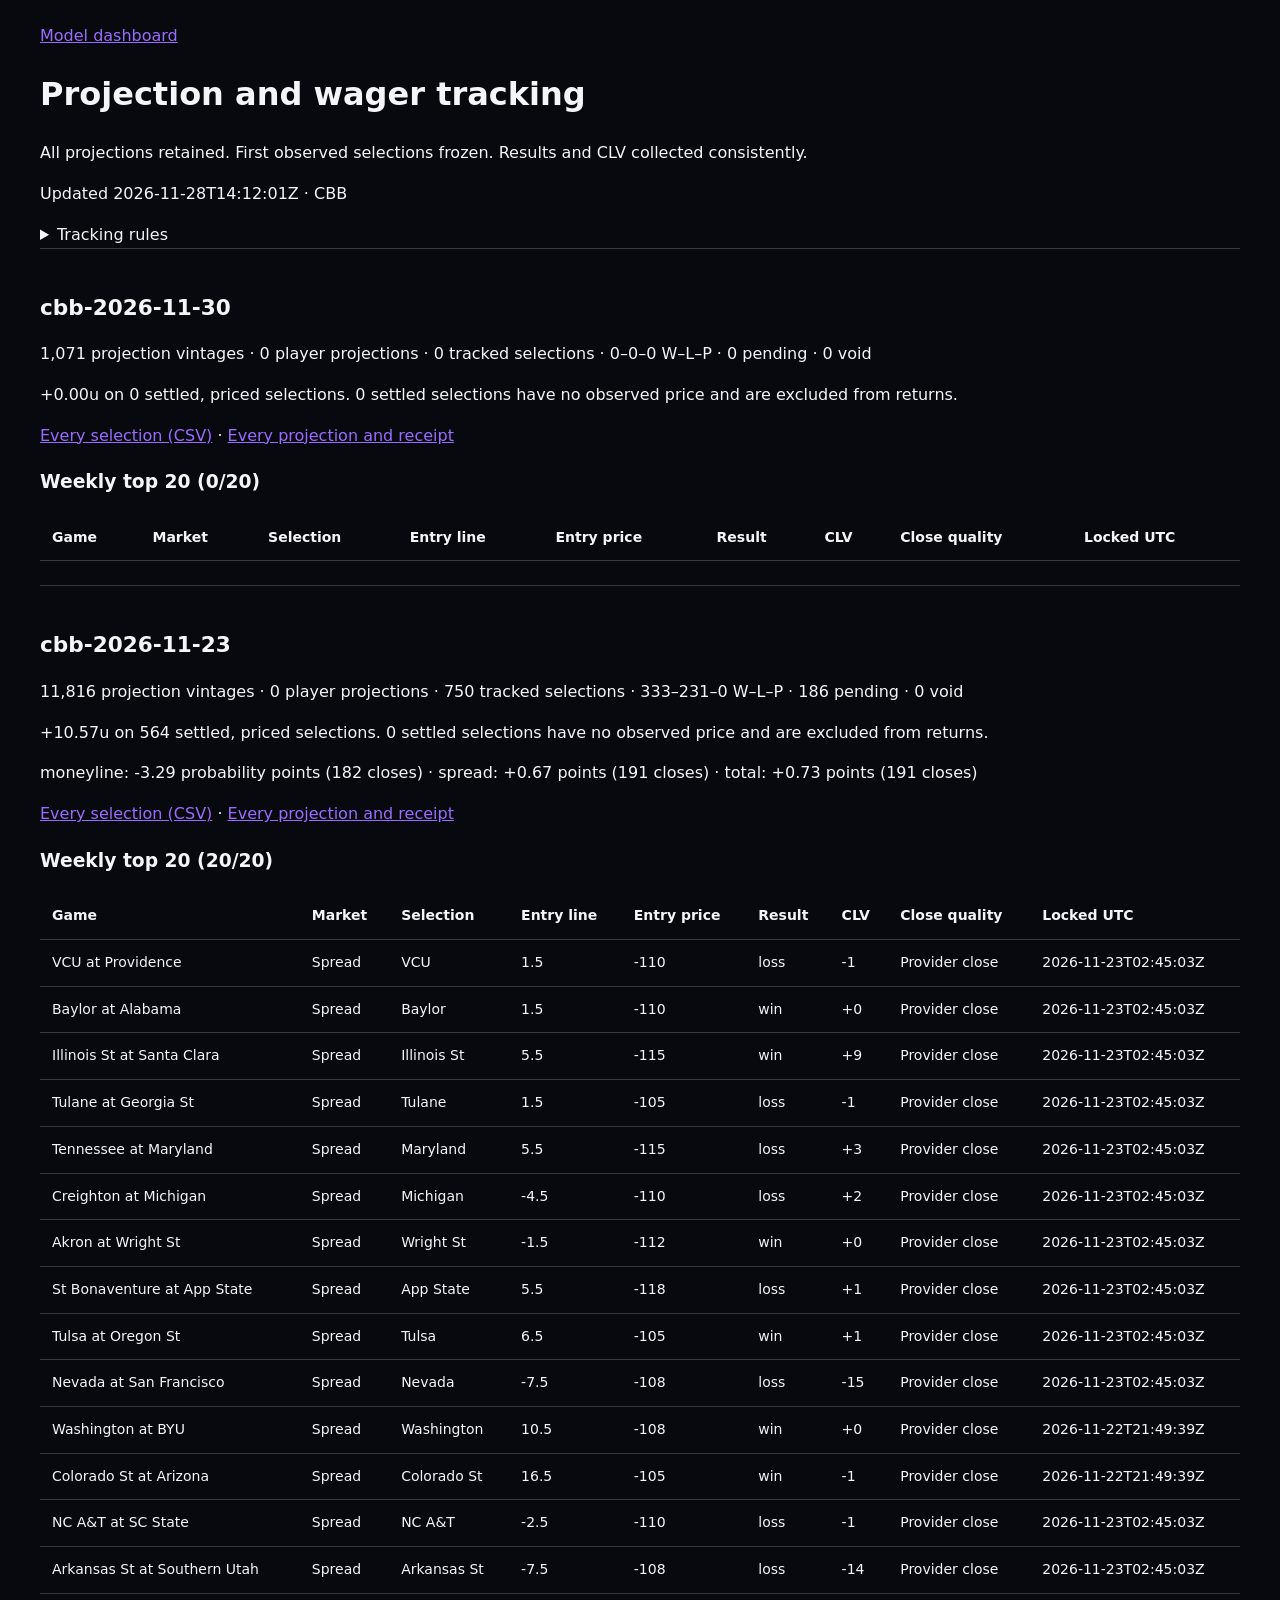
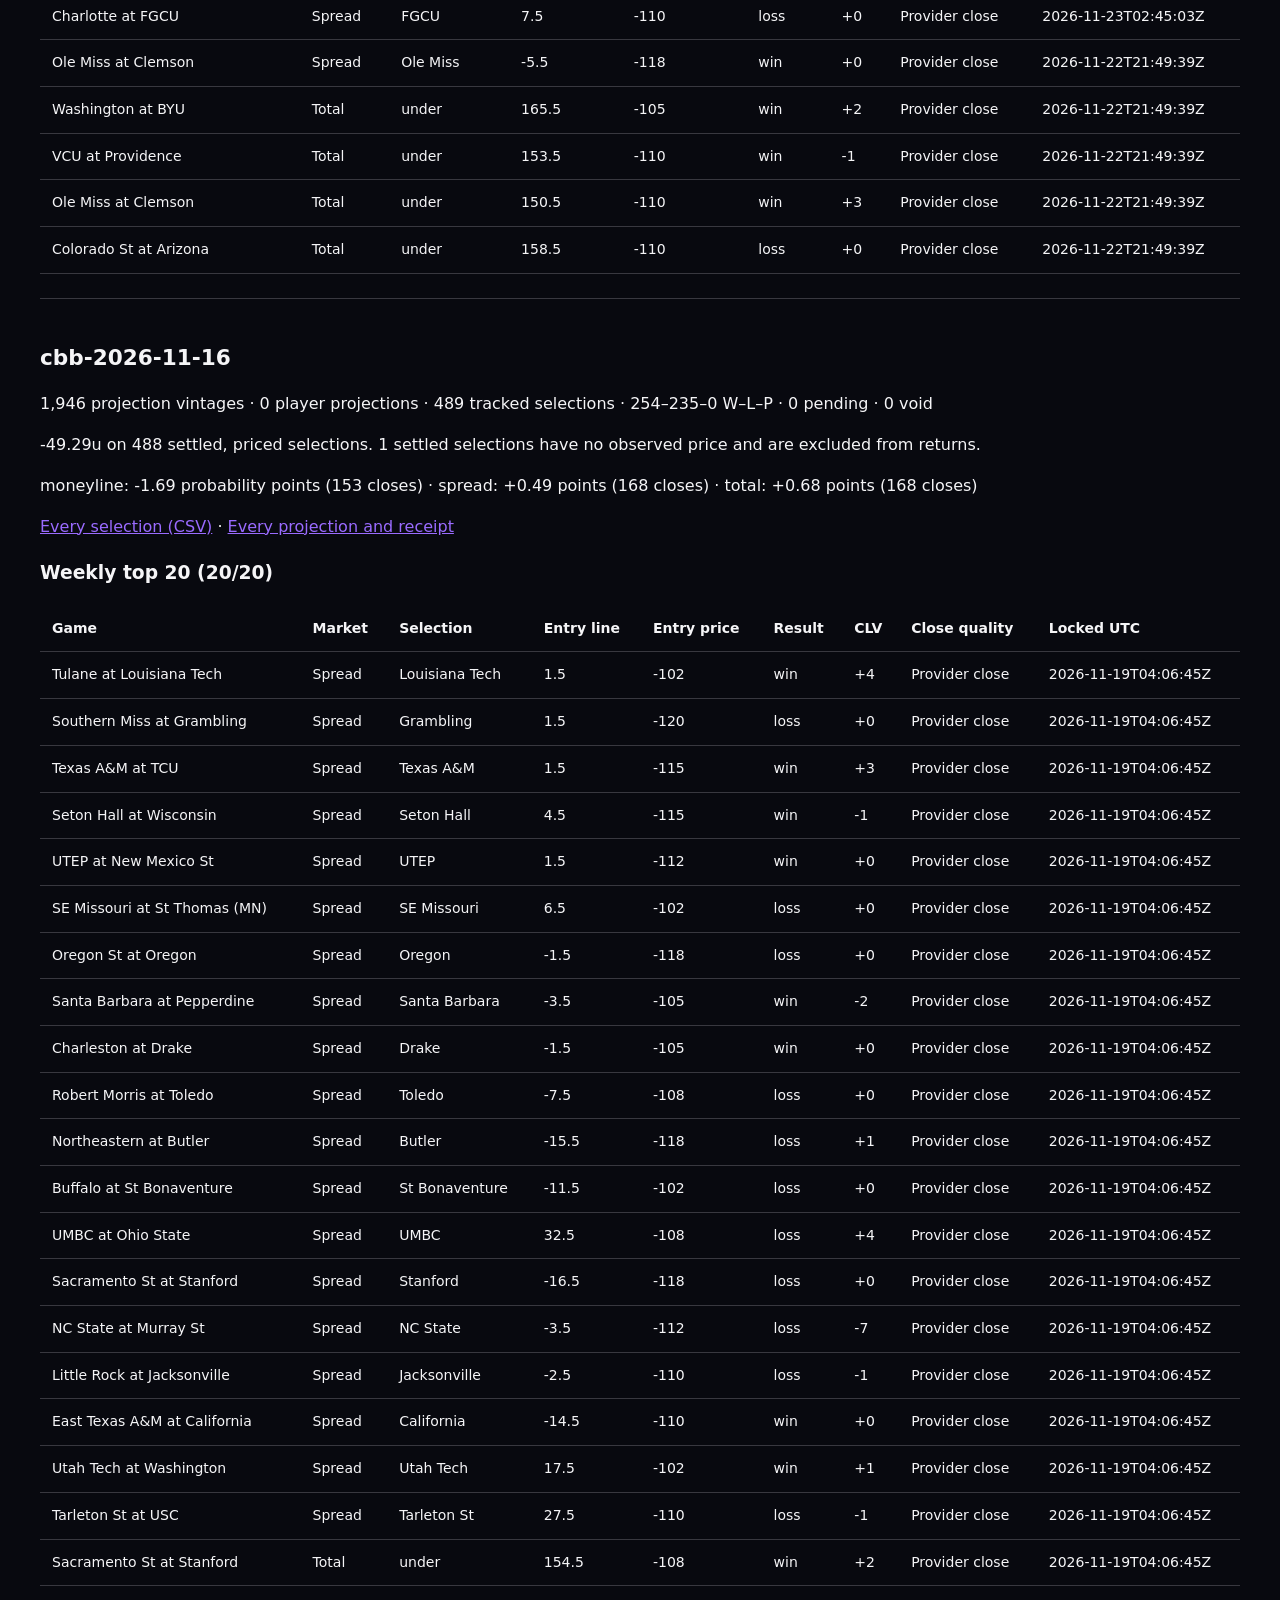
==== docs/tracking/index.html @ fb1edf78 "Refresh CBB Model Center scores" ====
<!doctype html><html lang="en"><meta charset="utf-8"><meta name="viewport" content="width=device-width,initial-scale=1"><title>Projection and wager tracking · Chase Analytics</title><style>:root{color-scheme:dark}body{background:#08090f;color:#f5f5f7;font:16px/1.55 system-ui;margin:0;padding:24px}main{max-width:1200px;margin:auto}a{color:#9a6bff}section{border-top:1px solid #38383f;padding:24px 0}h1{font-size:2rem}h2{font-size:1.35rem}table{border-collapse:collapse;width:100%;font-size:.875rem}td,th{text-align:left;padding:12px;border-bottom:1px solid #38383f;white-space:nowrap}.scroll{overflow:auto}p{max-width:100ch}small{color:#b6b6c2}</style><main><a href="../">Model dashboard</a><h1>Projection and wager tracking</h1><p>All projections retained. First observed selections frozen. Results and CLV collected consistently.</p><p>Updated 2026-11-28T14:12:01Z · CBB</p><details><summary>Tracking rules</summary><p>Every published game and player projection is archived, including unpriced projections. A tracked wager is a paper selection at its first observed DraftKings number; side, line and price stay frozen. Official football weeks apply to NFL/CFB; NBA/CBB use Monday–Sunday Eastern. The weekly featured cohort has at most 20 entries, locked before kickoff; later candidates fill empty slots. All remaining selections stay in the full record. Ranking uses absolute model-minus-line disagreement divided by the larger of the model number, line magnitude, and one; moneylines use model probability relative to price break-even. This is a tracking rank, not a calibrated edge. CLV uses a named provider close, or an explicitly labeled last observed prestart quote within 60 minutes. Missing close and missing prices stay missing. Moneyline CLV is in implied-probability points; line-market CLV is in points from the selected side. Returns risk one unit and use the actual observed price. No history is truncated, no historical selections are manufactured, and no real wagers are placed.</p></details><section><h2>cbb-2026-11-30</h2><p>1,071 projection vintages · 0 player projections · 0 tracked selections · 0–0–0 W–L–P · 0 pending · 0 void</p><p>+0.00u on 0 settled, priced selections. 0 settled selections have no observed price and are excluded from returns.</p><p></p><p><a href="cbb-2026-11-30.csv">Every selection (CSV)</a> · <a href="cbb-2026-11-30.json.gz">Every projection and receipt</a></p><h3>Weekly top 20 (0/20)</h3><div class="scroll" tabindex="0" role="region" aria-label="Weekly selections"><table><thead><tr><th>Game</th><th>Market</th><th>Selection</th><th>Entry line</th><th>Entry price</th><th>Result</th><th>CLV</th><th>Close quality</th><th>Locked UTC</th></tr></thead><tbody></tbody></table></div></section><section><h2>cbb-2026-11-23</h2><p>11,816 projection vintages · 0 player projections · 750 tracked selections · 333–231–0 W–L–P · 186 pending · 0 void</p><p>+10.57u on 564 settled, priced selections. 0 settled selections have no observed price and are excluded from returns.</p><p>moneyline: -3.29 probability points (182 closes) · spread: +0.67 points (191 closes) · total: +0.73 points (191 closes)</p><p><a href="cbb-2026-11-23.csv">Every selection (CSV)</a> · <a href="cbb-2026-11-23.json.gz">Every projection and receipt</a></p><h3>Weekly top 20 (20/20)</h3><div class="scroll" tabindex="0" role="region" aria-label="Weekly selections"><table><thead><tr><th>Game</th><th>Market</th><th>Selection</th><th>Entry line</th><th>Entry price</th><th>Result</th><th>CLV</th><th>Close quality</th><th>Locked UTC</th></tr></thead><tbody><tr><td>VCU at Providence</td><td>Spread</td><td>VCU</td><td>1.5</td><td>-110</td><td>loss</td><td>-1</td><td>Provider close</td><td>2026-11-23T02:45:03Z</td></tr><tr><td>Baylor at Alabama</td><td>Spread</td><td>Baylor</td><td>1.5</td><td>-110</td><td>win</td><td>+0</td><td>Provider close</td><td>2026-11-23T02:45:03Z</td></tr><tr><td>Illinois St at Santa Clara</td><td>Spread</td><td>Illinois St</td><td>5.5</td><td>-115</td><td>win</td><td>+9</td><td>Provider close</td><td>2026-11-23T02:45:03Z</td></tr><tr><td>Tulane at Georgia St</td><td>Spread</td><td>Tulane</td><td>1.5</td><td>-105</td><td>loss</td><td>-1</td><td>Provider close</td><td>2026-11-23T02:45:03Z</td></tr><tr><td>Tennessee at Maryland</td><td>Spread</td><td>Maryland</td><td>5.5</td><td>-115</td><td>loss</td><td>+3</td><td>Provider close</td><td>2026-11-23T02:45:03Z</td></tr><tr><td>Creighton at Michigan</td><td>Spread</td><td>Michigan</td><td>-4.5</td><td>-110</td><td>loss</td><td>+2</td><td>Provider close</td><td>2026-11-23T02:45:03Z</td></tr><tr><td>Akron at Wright St</td><td>Spread</td><td>Wright St</td><td>-1.5</td><td>-112</td><td>win</td><td>+0</td><td>Provider close</td><td>2026-11-23T02:45:03Z</td></tr><tr><td>St Bonaventure at App State</td><td>Spread</td><td>App State</td><td>5.5</td><td>-118</td><td>loss</td><td>+1</td><td>Provider close</td><td>2026-11-23T02:45:03Z</td></tr><tr><td>Tulsa at Oregon St</td><td>Spread</td><td>Tulsa</td><td>6.5</td><td>-105</td><td>win</td><td>+1</td><td>Provider close</td><td>2026-11-23T02:45:03Z</td></tr><tr><td>Nevada at San Francisco</td><td>Spread</td><td>Nevada</td><td>-7.5</td><td>-108</td><td>loss</td><td>-15</td><td>Provider close</td><td>2026-11-23T02:45:03Z</td></tr><tr><td>Washington at BYU</td><td>Spread</td><td>Washington</td><td>10.5</td><td>-108</td><td>win</td><td>+0</td><td>Provider close</td><td>2026-11-22T21:49:39Z</td></tr><tr><td>Colorado St at Arizona</td><td>Spread</td><td>Colorado St</td><td>16.5</td><td>-105</td><td>win</td><td>-1</td><td>Provider close</td><td>2026-11-22T21:49:39Z</td></tr><tr><td>NC A&amp;T at SC State</td><td>Spread</td><td>NC A&amp;T</td><td>-2.5</td><td>-110</td><td>loss</td><td>-1</td><td>Provider close</td><td>2026-11-23T02:45:03Z</td></tr><tr><td>Arkansas St at Southern Utah</td><td>Spread</td><td>Arkansas St</td><td>-7.5</td><td>-108</td><td>loss</td><td>-14</td><td>Provider close</td><td>2026-11-23T02:45:03Z</td></tr><tr><td>Charlotte at FGCU</td><td>Spread</td><td>FGCU</td><td>7.5</td><td>-110</td><td>loss</td><td>+0</td><td>Provider close</td><td>2026-11-23T02:45:03Z</td></tr><tr><td>Ole Miss at Clemson</td><td>Spread</td><td>Ole Miss</td><td>-5.5</td><td>-118</td><td>win</td><td>+0</td><td>Provider close</td><td>2026-11-22T21:49:39Z</td></tr><tr><td>Washington at BYU</td><td>Total</td><td>under</td><td>165.5</td><td>-105</td><td>win</td><td>+2</td><td>Provider close</td><td>2026-11-22T21:49:39Z</td></tr><tr><td>VCU at Providence</td><td>Total</td><td>under</td><td>153.5</td><td>-110</td><td>win</td><td>-1</td><td>Provider close</td><td>2026-11-22T21:49:39Z</td></tr><tr><td>Ole Miss at Clemson</td><td>Total</td><td>under</td><td>150.5</td><td>-110</td><td>win</td><td>+3</td><td>Provider close</td><td>2026-11-22T21:49:39Z</td></tr><tr><td>Colorado St at Arizona</td><td>Total</td><td>under</td><td>158.5</td><td>-110</td><td>loss</td><td>+0</td><td>Provider close</td><td>2026-11-22T21:49:39Z</td></tr></tbody></table></div></section><section><h2>cbb-2026-11-16</h2><p>1,946 projection vintages · 0 player projections · 489 tracked selections · 254–235–0 W–L–P · 0 pending · 0 void</p><p>-49.29u on 488 settled, priced selections. 1 settled selections have no observed price and are excluded from returns.</p><p>moneyline: -1.69 probability points (153 closes) · spread: +0.49 points (168 closes) · total: +0.68 points (168 closes)</p><p><a href="cbb-2026-11-16.csv">Every selection (CSV)</a> · <a href="cbb-2026-11-16.json.gz">Every projection and receipt</a></p><h3>Weekly top 20 (20/20)</h3><div class="scroll" tabindex="0" role="region" aria-label="Weekly selections"><table><thead><tr><th>Game</th><th>Market</th><th>Selection</th><th>Entry line</th><th>Entry price</th><th>Result</th><th>CLV</th><th>Close quality</th><th>Locked UTC</th></tr></thead><tbody><tr><td>Tulane at Louisiana Tech</td><td>Spread</td><td>Louisiana Tech</td><td>1.5</td><td>-102</td><td>win</td><td>+4</td><td>Provider close</td><td>2026-11-19T04:06:45Z</td></tr><tr><td>Southern Miss at Grambling</td><td>Spread</td><td>Grambling</td><td>1.5</td><td>-120</td><td>loss</td><td>+0</td><td>Provider close</td><td>2026-11-19T04:06:45Z</td></tr><tr><td>Texas A&amp;M at TCU</td><td>Spread</td><td>Texas A&amp;M</td><td>1.5</td><td>-115</td><td>win</td><td>+3</td><td>Provider close</td><td>2026-11-19T04:06:45Z</td></tr><tr><td>Seton Hall at Wisconsin</td><td>Spread</td><td>Seton Hall</td><td>4.5</td><td>-115</td><td>win</td><td>-1</td><td>Provider close</td><td>2026-11-19T04:06:45Z</td></tr><tr><td>UTEP at New Mexico St</td><td>Spread</td><td>UTEP</td><td>1.5</td><td>-112</td><td>win</td><td>+0</td><td>Provider close</td><td>2026-11-19T04:06:45Z</td></tr><tr><td>SE Missouri at St Thomas (MN)</td><td>Spread</td><td>SE Missouri</td><td>6.5</td><td>-102</td><td>loss</td><td>+0</td><td>Provider close</td><td>2026-11-19T04:06:45Z</td></tr><tr><td>Oregon St at Oregon</td><td>Spread</td><td>Oregon</td><td>-1.5</td><td>-118</td><td>loss</td><td>+0</td><td>Provider close</td><td>2026-11-19T04:06:45Z</td></tr><tr><td>Santa Barbara at Pepperdine</td><td>Spread</td><td>Santa Barbara</td><td>-3.5</td><td>-105</td><td>win</td><td>-2</td><td>Provider close</td><td>2026-11-19T04:06:45Z</td></tr><tr><td>Charleston at Drake</td><td>Spread</td><td>Drake</td><td>-1.5</td><td>-105</td><td>win</td><td>+0</td><td>Provider close</td><td>2026-11-19T04:06:45Z</td></tr><tr><td>Robert Morris at Toledo</td><td>Spread</td><td>Toledo</td><td>-7.5</td><td>-108</td><td>loss</td><td>+0</td><td>Provider close</td><td>2026-11-19T04:06:45Z</td></tr><tr><td>Northeastern at Butler</td><td>Spread</td><td>Butler</td><td>-15.5</td><td>-118</td><td>loss</td><td>+1</td><td>Provider close</td><td>2026-11-19T04:06:45Z</td></tr><tr><td>Buffalo at St Bonaventure</td><td>Spread</td><td>St Bonaventure</td><td>-11.5</td><td>-102</td><td>loss</td><td>+0</td><td>Provider close</td><td>2026-11-19T04:06:45Z</td></tr><tr><td>UMBC at Ohio State</td><td>Spread</td><td>UMBC</td><td>32.5</td><td>-108</td><td>loss</td><td>+4</td><td>Provider close</td><td>2026-11-19T04:06:45Z</td></tr><tr><td>Sacramento St at Stanford</td><td>Spread</td><td>Stanford</td><td>-16.5</td><td>-118</td><td>loss</td><td>+0</td><td>Provider close</td><td>2026-11-19T04:06:45Z</td></tr><tr><td>NC State at Murray St</td><td>Spread</td><td>NC State</td><td>-3.5</td><td>-112</td><td>loss</td><td>-7</td><td>Provider close</td><td>2026-11-19T04:06:45Z</td></tr><tr><td>Little Rock at Jacksonville</td><td>Spread</td><td>Jacksonville</td><td>-2.5</td><td>-110</td><td>loss</td><td>-1</td><td>Provider close</td><td>2026-11-19T04:06:45Z</td></tr><tr><td>East Texas A&amp;M at California</td><td>Spread</td><td>California</td><td>-14.5</td><td>-110</td><td>win</td><td>+0</td><td>Provider close</td><td>2026-11-19T04:06:45Z</td></tr><tr><td>Utah Tech at Washington</td><td>Spread</td><td>Utah Tech</td><td>17.5</td><td>-102</td><td>win</td><td>+1</td><td>Provider close</td><td>2026-11-19T04:06:45Z</td></tr><tr><td>Tarleton St at USC</td><td>Spread</td><td>Tarleton St</td><td>27.5</td><td>-110</td><td>loss</td><td>-1</td><td>Provider close</td><td>2026-11-19T04:06:45Z</td></tr><tr><td>Sacramento St at Stanford</td><td>Total</td><td>under</td><td>154.5</td><td>-108</td><td>win</td><td>+2</td><td>Provider close</td><td>2026-11-19T04:06:45Z</td></tr></tbody></table></div></section></main></html>
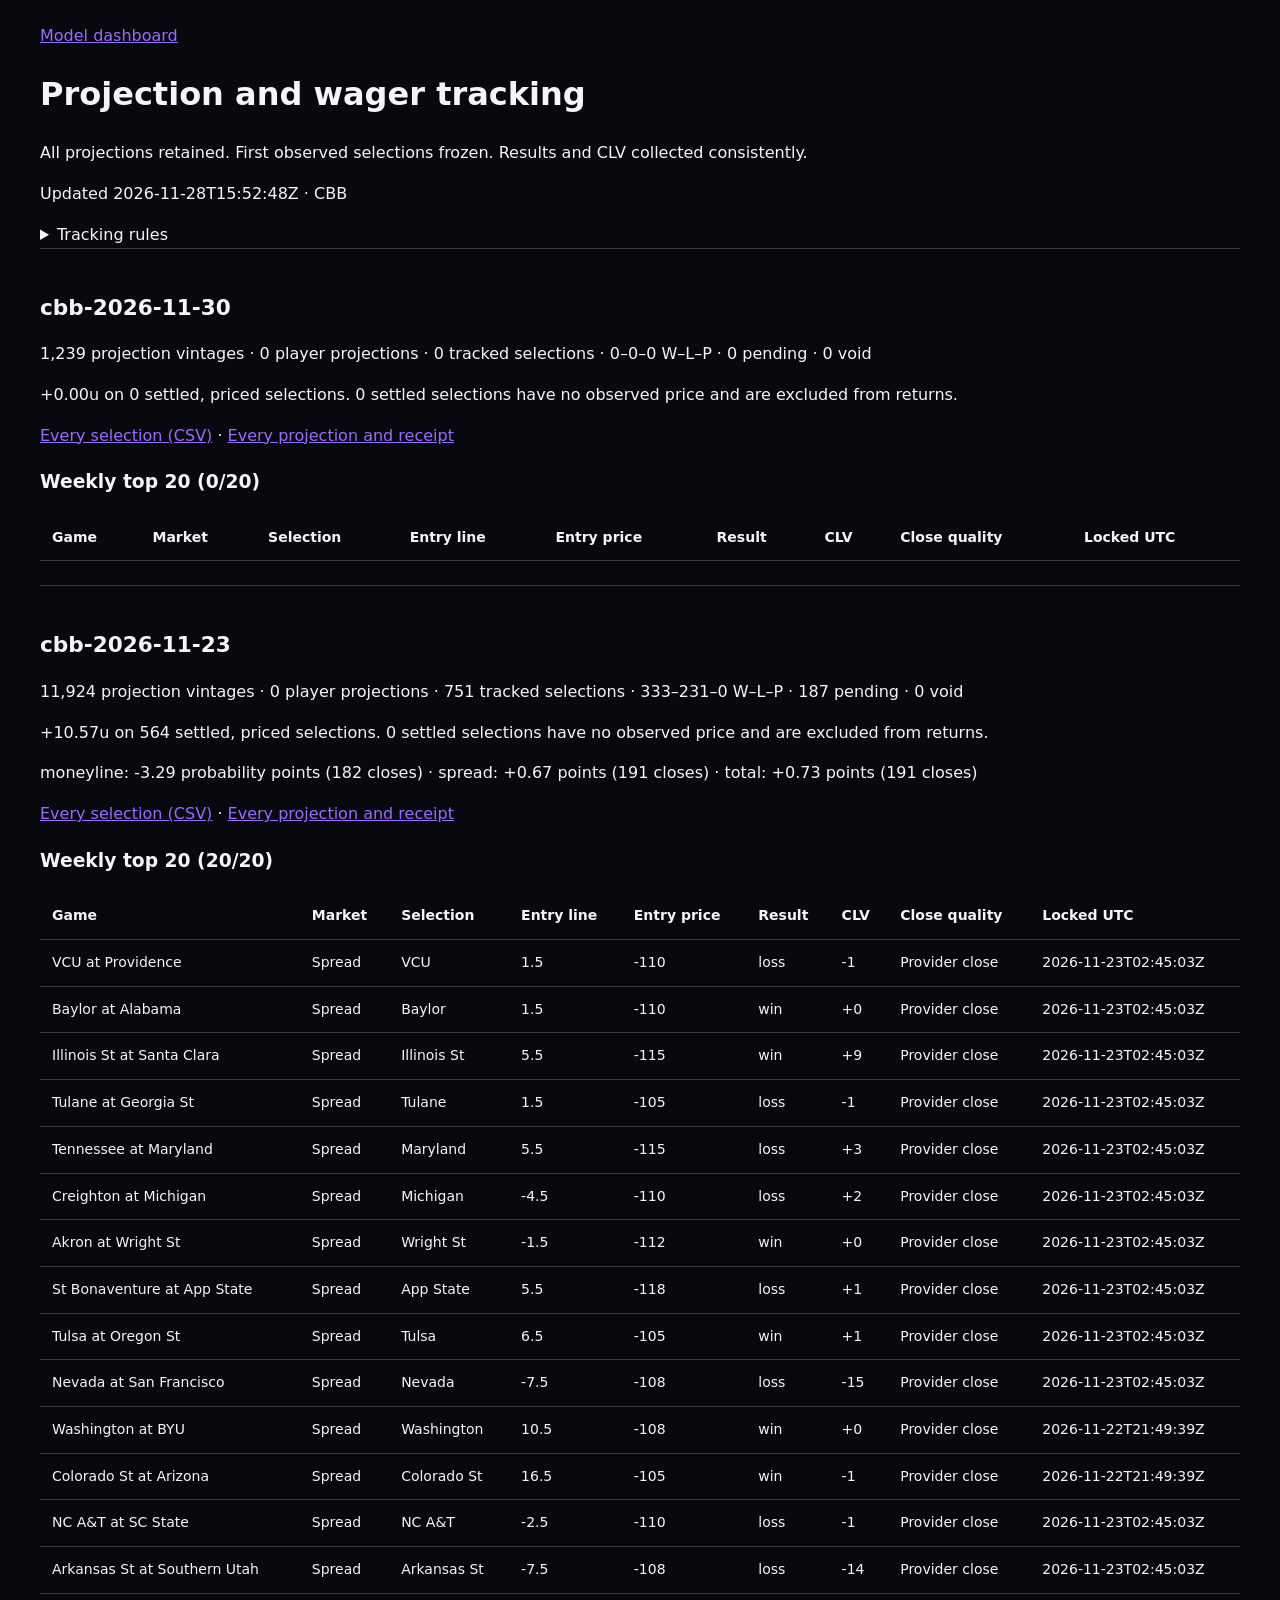
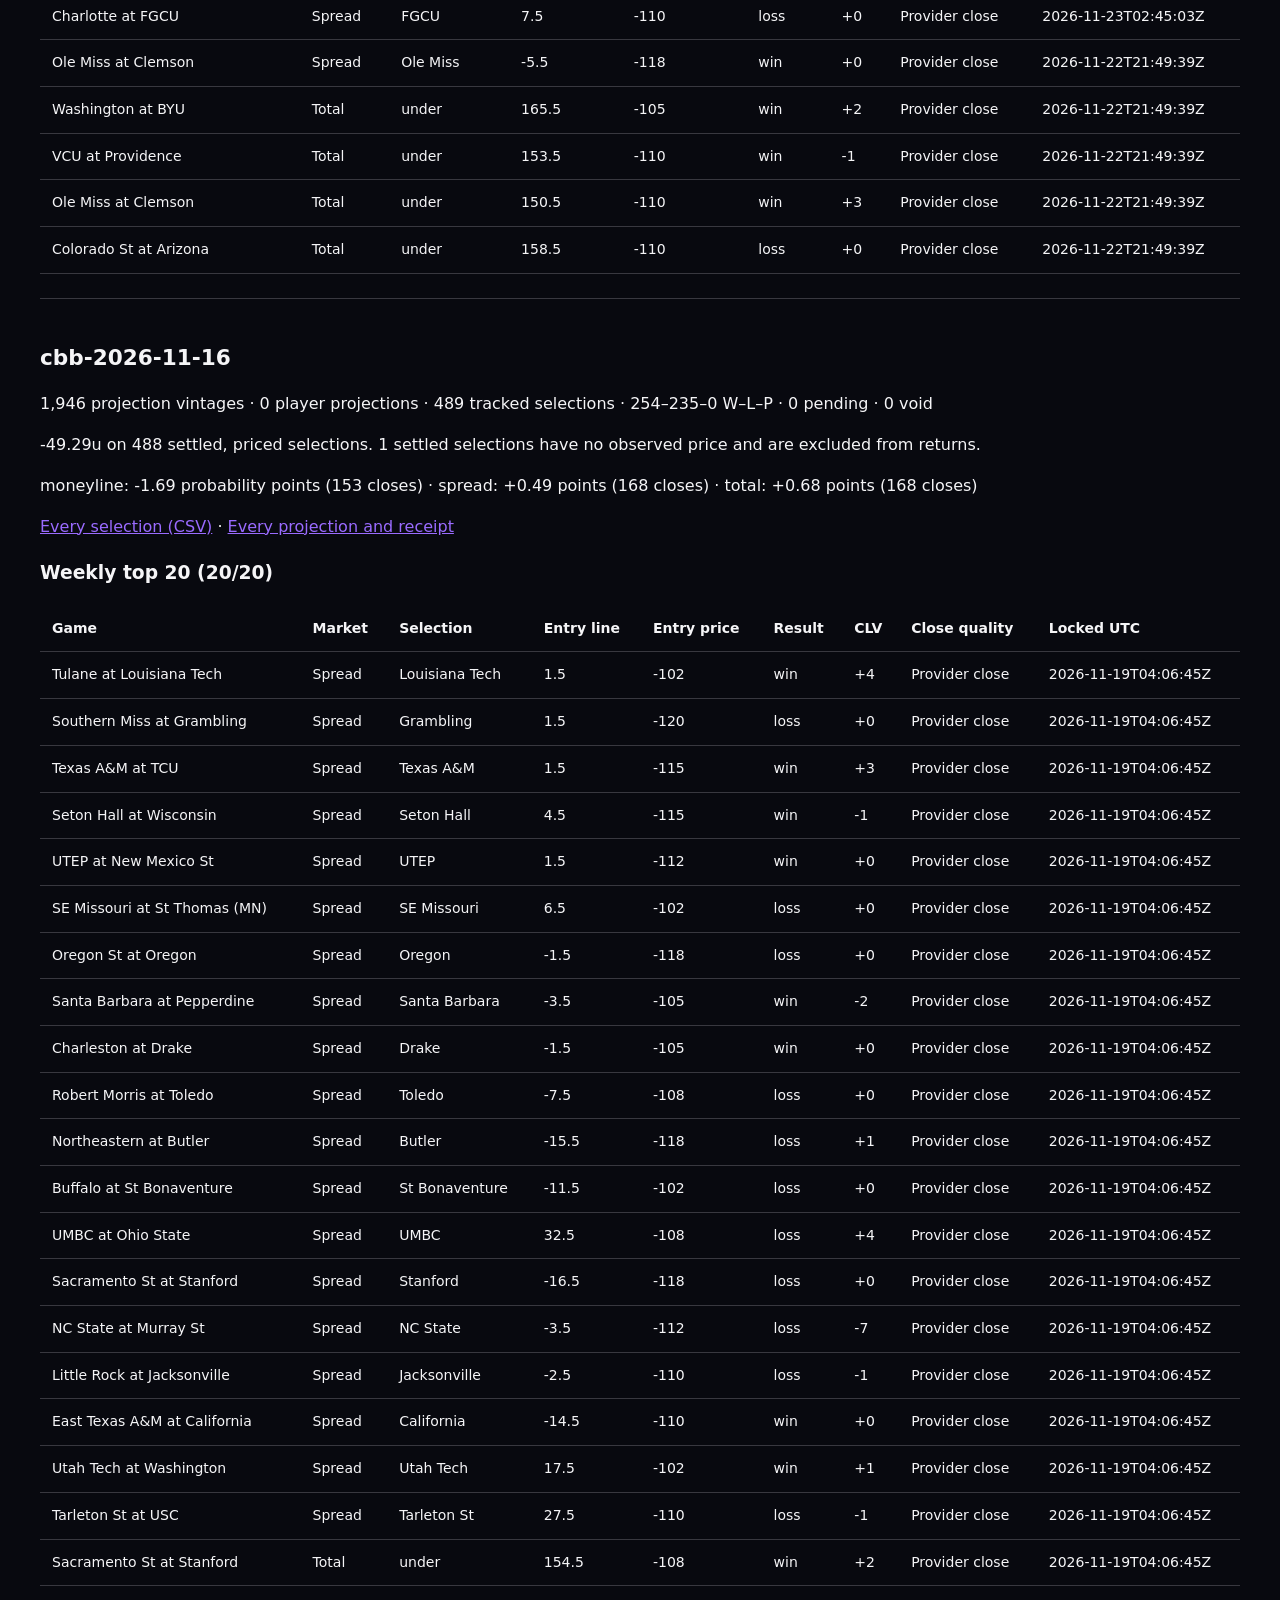
==== commit 7c12d797: "Refresh CBB Model Center scores" ====
--- a/docs/tracking/index.html
+++ b/docs/tracking/index.html
@@ -1 +1 @@
-<!doctype html><html lang="en"><meta charset="utf-8"><meta name="viewport" content="width=device-width,initial-scale=1"><title>Projection and wager tracking · Chase Analytics</title><style>:root{color-scheme:dark}body{background:#08090f;color:#f5f5f7;font:16px/1.55 system-ui;margin:0;padding:24px}main{max-width:1200px;margin:auto}a{color:#9a6bff}section{border-top:1px solid #38383f;padding:24px 0}h1{font-size:2rem}h2{font-size:1.35rem}table{border-collapse:collapse;width:100%;font-size:.875rem}td,th{text-align:left;padding:12px;border-bottom:1px solid #38383f;white-space:nowrap}.scroll{overflow:auto}p{max-width:100ch}small{color:#b6b6c2}</style><main><a href="../">Model dashboard</a><h1>Projection and wager tracking</h1><p>All projections retained. First observed selections frozen. Results and CLV collected consistently.</p><p>Updated 2026-11-28T14:12:01Z · CBB</p><details><summary>Tracking rules</summary><p>Every published game and player projection is archived, including unpriced projections. A tracked wager is a paper selection at its first observed DraftKings number; side, line and price stay frozen. Official football weeks apply to NFL/CFB; NBA/CBB use Monday–Sunday Eastern. The weekly featured cohort has at most 20 entries, locked before kickoff; later candidates fill empty slots. All remaining selections stay in the full record. Ranking uses absolute model-minus-line disagreement divided by the larger of the model number, line magnitude, and one; moneylines use model probability relative to price break-even. This is a tracking rank, not a calibrated edge. CLV uses a named provider close, or an explicitly labeled last observed prestart quote within 60 minutes. Missing close and missing prices stay missing. Moneyline CLV is in implied-probability points; line-market CLV is in points from the selected side. Returns risk one unit and use the actual observed price. No history is truncated, no historical selections are manufactured, and no real wagers are placed.</p></details><section><h2>cbb-2026-11-30</h2><p>1,071 projection vintages · 0 player projections · 0 tracked selections · 0–0–0 W–L–P · 0 pending · 0 void</p><p>+0.00u on 0 settled, priced selections. 0 settled selections have no observed price and are excluded from returns.</p><p></p><p><a href="cbb-2026-11-30.csv">Every selection (CSV)</a> · <a href="cbb-2026-11-30.json.gz">Every projection and receipt</a></p><h3>Weekly top 20 (0/20)</h3><div class="scroll" tabindex="0" role="region" aria-label="Weekly selections"><table><thead><tr><th>Game</th><th>Market</th><th>Selection</th><th>Entry line</th><th>Entry price</th><th>Result</th><th>CLV</th><th>Close quality</th><th>Locked UTC</th></tr></thead><tbody></tbody></table></div></section><section><h2>cbb-2026-11-23</h2><p>11,816 projection vintages · 0 player projections · 750 tracked selections · 333–231–0 W–L–P · 186 pending · 0 void</p><p>+10.57u on 564 settled, priced selections. 0 settled selections have no observed price and are excluded from returns.</p><p>moneyline: -3.29 probability points (182 closes) · spread: +0.67 points (191 closes) · total: +0.73 points (191 closes)</p><p><a href="cbb-2026-11-23.csv">Every selection (CSV)</a> · <a href="cbb-2026-11-23.json.gz">Every projection and receipt</a></p><h3>Weekly top 20 (20/20)</h3><div class="scroll" tabindex="0" role="region" aria-label="Weekly selections"><table><thead><tr><th>Game</th><th>Market</th><th>Selection</th><th>Entry line</th><th>Entry price</th><th>Result</th><th>CLV</th><th>Close quality</th><th>Locked UTC</th></tr></thead><tbody><tr><td>VCU at Providence</td><td>Spread</td><td>VCU</td><td>1.5</td><td>-110</td><td>loss</td><td>-1</td><td>Provider close</td><td>2026-11-23T02:45:03Z</td></tr><tr><td>Baylor at Alabama</td><td>Spread</td><td>Baylor</td><td>1.5</td><td>-110</td><td>win</td><td>+0</td><td>Provider close</td><td>2026-11-23T02:45:03Z</td></tr><tr><td>Illinois St at Santa Clara</td><td>Spread</td><td>Illinois St</td><td>5.5</td><td>-115</td><td>win</td><td>+9</td><td>Provider close</td><td>2026-11-23T02:45:03Z</td></tr><tr><td>Tulane at Georgia St</td><td>Spread</td><td>Tulane</td><td>1.5</td><td>-105</td><td>loss</td><td>-1</td><td>Provider close</td><td>2026-11-23T02:45:03Z</td></tr><tr><td>Tennessee at Maryland</td><td>Spread</td><td>Maryland</td><td>5.5</td><td>-115</td><td>loss</td><td>+3</td><td>Provider close</td><td>2026-11-23T02:45:03Z</td></tr><tr><td>Creighton at Michigan</td><td>Spread</td><td>Michigan</td><td>-4.5</td><td>-110</td><td>loss</td><td>+2</td><td>Provider close</td><td>2026-11-23T02:45:03Z</td></tr><tr><td>Akron at Wright St</td><td>Spread</td><td>Wright St</td><td>-1.5</td><td>-112</td><td>win</td><td>+0</td><td>Provider close</td><td>2026-11-23T02:45:03Z</td></tr><tr><td>St Bonaventure at App State</td><td>Spread</td><td>App State</td><td>5.5</td><td>-118</td><td>loss</td><td>+1</td><td>Provider close</td><td>2026-11-23T02:45:03Z</td></tr><tr><td>Tulsa at Oregon St</td><td>Spread</td><td>Tulsa</td><td>6.5</td><td>-105</td><td>win</td><td>+1</td><td>Provider close</td><td>2026-11-23T02:45:03Z</td></tr><tr><td>Nevada at San Francisco</td><td>Spread</td><td>Nevada</td><td>-7.5</td><td>-108</td><td>loss</td><td>-15</td><td>Provider close</td><td>2026-11-23T02:45:03Z</td></tr><tr><td>Washington at BYU</td><td>Spread</td><td>Washington</td><td>10.5</td><td>-108</td><td>win</td><td>+0</td><td>Provider close</td><td>2026-11-22T21:49:39Z</td></tr><tr><td>Colorado St at Arizona</td><td>Spread</td><td>Colorado St</td><td>16.5</td><td>-105</td><td>win</td><td>-1</td><td>Provider close</td><td>2026-11-22T21:49:39Z</td></tr><tr><td>NC A&amp;T at SC State</td><td>Spread</td><td>NC A&amp;T</td><td>-2.5</td><td>-110</td><td>loss</td><td>-1</td><td>Provider close</td><td>2026-11-23T02:45:03Z</td></tr><tr><td>Arkansas St at Southern Utah</td><td>Spread</td><td>Arkansas St</td><td>-7.5</td><td>-108</td><td>loss</td><td>-14</td><td>Provider close</td><td>2026-11-23T02:45:03Z</td></tr><tr><td>Charlotte at FGCU</td><td>Spread</td><td>FGCU</td><td>7.5</td><td>-110</td><td>loss</td><td>+0</td><td>Provider close</td><td>2026-11-23T02:45:03Z</td></tr><tr><td>Ole Miss at Clemson</td><td>Spread</td><td>Ole Miss</td><td>-5.5</td><td>-118</td><td>win</td><td>+0</td><td>Provider close</td><td>2026-11-22T21:49:39Z</td></tr><tr><td>Washington at BYU</td><td>Total</td><td>under</td><td>165.5</td><td>-105</td><td>win</td><td>+2</td><td>Provider close</td><td>2026-11-22T21:49:39Z</td></tr><tr><td>VCU at Providence</td><td>Total</td><td>under</td><td>153.5</td><td>-110</td><td>win</td><td>-1</td><td>Provider close</td><td>2026-11-22T21:49:39Z</td></tr><tr><td>Ole Miss at Clemson</td><td>Total</td><td>under</td><td>150.5</td><td>-110</td><td>win</td><td>+3</td><td>Provider close</td><td>2026-11-22T21:49:39Z</td></tr><tr><td>Colorado St at Arizona</td><td>Total</td><td>under</td><td>158.5</td><td>-110</td><td>loss</td><td>+0</td><td>Provider close</td><td>2026-11-22T21:49:39Z</td></tr></tbody></table></div></section><section><h2>cbb-2026-11-16</h2><p>1,946 projection vintages · 0 player projections · 489 tracked selections · 254–235–0 W–L–P · 0 pending · 0 void</p><p>-49.29u on 488 settled, priced selections. 1 settled selections have no observed price and are excluded from returns.</p><p>moneyline: -1.69 probability points (153 closes) · spread: +0.49 points (168 closes) · total: +0.68 points (168 closes)</p><p><a href="cbb-2026-11-16.csv">Every selection (CSV)</a> · <a href="cbb-2026-11-16.json.gz">Every projection and receipt</a></p><h3>Weekly top 20 (20/20)</h3><div class="scroll" tabindex="0" role="region" aria-label="Weekly selections"><table><thead><tr><th>Game</th><th>Market</th><th>Selection</th><th>Entry line</th><th>Entry price</th><th>Result</th><th>CLV</th><th>Close quality</th><th>Locked UTC</th></tr></thead><tbody><tr><td>Tulane at Louisiana Tech</td><td>Spread</td><td>Louisiana Tech</td><td>1.5</td><td>-102</td><td>win</td><td>+4</td><td>Provider close</td><td>2026-11-19T04:06:45Z</td></tr><tr><td>Southern Miss at Grambling</td><td>Spread</td><td>Grambling</td><td>1.5</td><td>-120</td><td>loss</td><td>+0</td><td>Provider close</td><td>2026-11-19T04:06:45Z</td></tr><tr><td>Texas A&amp;M at TCU</td><td>Spread</td><td>Texas A&amp;M</td><td>1.5</td><td>-115</td><td>win</td><td>+3</td><td>Provider close</td><td>2026-11-19T04:06:45Z</td></tr><tr><td>Seton Hall at Wisconsin</td><td>Spread</td><td>Seton Hall</td><td>4.5</td><td>-115</td><td>win</td><td>-1</td><td>Provider close</td><td>2026-11-19T04:06:45Z</td></tr><tr><td>UTEP at New Mexico St</td><td>Spread</td><td>UTEP</td><td>1.5</td><td>-112</td><td>win</td><td>+0</td><td>Provider close</td><td>2026-11-19T04:06:45Z</td></tr><tr><td>SE Missouri at St Thomas (MN)</td><td>Spread</td><td>SE Missouri</td><td>6.5</td><td>-102</td><td>loss</td><td>+0</td><td>Provider close</td><td>2026-11-19T04:06:45Z</td></tr><tr><td>Oregon St at Oregon</td><td>Spread</td><td>Oregon</td><td>-1.5</td><td>-118</td><td>loss</td><td>+0</td><td>Provider close</td><td>2026-11-19T04:06:45Z</td></tr><tr><td>Santa Barbara at Pepperdine</td><td>Spread</td><td>Santa Barbara</td><td>-3.5</td><td>-105</td><td>win</td><td>-2</td><td>Provider close</td><td>2026-11-19T04:06:45Z</td></tr><tr><td>Charleston at Drake</td><td>Spread</td><td>Drake</td><td>-1.5</td><td>-105</td><td>win</td><td>+0</td><td>Provider close</td><td>2026-11-19T04:06:45Z</td></tr><tr><td>Robert Morris at Toledo</td><td>Spread</td><td>Toledo</td><td>-7.5</td><td>-108</td><td>loss</td><td>+0</td><td>Provider close</td><td>2026-11-19T04:06:45Z</td></tr><tr><td>Northeastern at Butler</td><td>Spread</td><td>Butler</td><td>-15.5</td><td>-118</td><td>loss</td><td>+1</td><td>Provider close</td><td>2026-11-19T04:06:45Z</td></tr><tr><td>Buffalo at St Bonaventure</td><td>Spread</td><td>St Bonaventure</td><td>-11.5</td><td>-102</td><td>loss</td><td>+0</td><td>Provider close</td><td>2026-11-19T04:06:45Z</td></tr><tr><td>UMBC at Ohio State</td><td>Spread</td><td>UMBC</td><td>32.5</td><td>-108</td><td>loss</td><td>+4</td><td>Provider close</td><td>2026-11-19T04:06:45Z</td></tr><tr><td>Sacramento St at Stanford</td><td>Spread</td><td>Stanford</td><td>-16.5</td><td>-118</td><td>loss</td><td>+0</td><td>Provider close</td><td>2026-11-19T04:06:45Z</td></tr><tr><td>NC State at Murray St</td><td>Spread</td><td>NC State</td><td>-3.5</td><td>-112</td><td>loss</td><td>-7</td><td>Provider close</td><td>2026-11-19T04:06:45Z</td></tr><tr><td>Little Rock at Jacksonville</td><td>Spread</td><td>Jacksonville</td><td>-2.5</td><td>-110</td><td>loss</td><td>-1</td><td>Provider close</td><td>2026-11-19T04:06:45Z</td></tr><tr><td>East Texas A&amp;M at California</td><td>Spread</td><td>California</td><td>-14.5</td><td>-110</td><td>win</td><td>+0</td><td>Provider close</td><td>2026-11-19T04:06:45Z</td></tr><tr><td>Utah Tech at Washington</td><td>Spread</td><td>Utah Tech</td><td>17.5</td><td>-102</td><td>win</td><td>+1</td><td>Provider close</td><td>2026-11-19T04:06:45Z</td></tr><tr><td>Tarleton St at USC</td><td>Spread</td><td>Tarleton St</td><td>27.5</td><td>-110</td><td>loss</td><td>-1</td><td>Provider close</td><td>2026-11-19T04:06:45Z</td></tr><tr><td>Sacramento St at Stanford</td><td>Total</td><td>under</td><td>154.5</td><td>-108</td><td>win</td><td>+2</td><td>Provider close</td><td>2026-11-19T04:06:45Z</td></tr></tbody></table></div></section></main></html>+<!doctype html><html lang="en"><meta charset="utf-8"><meta name="viewport" content="width=device-width,initial-scale=1"><title>Projection and wager tracking · Chase Analytics</title><style>:root{color-scheme:dark}body{background:#08090f;color:#f5f5f7;font:16px/1.55 system-ui;margin:0;padding:24px}main{max-width:1200px;margin:auto}a{color:#9a6bff}section{border-top:1px solid #38383f;padding:24px 0}h1{font-size:2rem}h2{font-size:1.35rem}table{border-collapse:collapse;width:100%;font-size:.875rem}td,th{text-align:left;padding:12px;border-bottom:1px solid #38383f;white-space:nowrap}.scroll{overflow:auto}p{max-width:100ch}small{color:#b6b6c2}</style><main><a href="../">Model dashboard</a><h1>Projection and wager tracking</h1><p>All projections retained. First observed selections frozen. Results and CLV collected consistently.</p><p>Updated 2026-11-28T15:52:48Z · CBB</p><details><summary>Tracking rules</summary><p>Every published game and player projection is archived, including unpriced projections. A tracked wager is a paper selection at its first observed DraftKings number; side, line and price stay frozen. Official football weeks apply to NFL/CFB; NBA/CBB use Monday–Sunday Eastern. The weekly featured cohort has at most 20 entries, locked before kickoff; later candidates fill empty slots. All remaining selections stay in the full record. Ranking uses absolute model-minus-line disagreement divided by the larger of the model number, line magnitude, and one; moneylines use model probability relative to price break-even. This is a tracking rank, not a calibrated edge. CLV uses a named provider close, or an explicitly labeled last observed prestart quote within 60 minutes. Missing close and missing prices stay missing. Moneyline CLV is in implied-probability points; line-market CLV is in points from the selected side. Returns risk one unit and use the actual observed price. No history is truncated, no historical selections are manufactured, and no real wagers are placed.</p></details><section><h2>cbb-2026-11-30</h2><p>1,239 projection vintages · 0 player projections · 0 tracked selections · 0–0–0 W–L–P · 0 pending · 0 void</p><p>+0.00u on 0 settled, priced selections. 0 settled selections have no observed price and are excluded from returns.</p><p></p><p><a href="cbb-2026-11-30.csv">Every selection (CSV)</a> · <a href="cbb-2026-11-30.json.gz">Every projection and receipt</a></p><h3>Weekly top 20 (0/20)</h3><div class="scroll" tabindex="0" role="region" aria-label="Weekly selections"><table><thead><tr><th>Game</th><th>Market</th><th>Selection</th><th>Entry line</th><th>Entry price</th><th>Result</th><th>CLV</th><th>Close quality</th><th>Locked UTC</th></tr></thead><tbody></tbody></table></div></section><section><h2>cbb-2026-11-23</h2><p>11,924 projection vintages · 0 player projections · 751 tracked selections · 333–231–0 W–L–P · 187 pending · 0 void</p><p>+10.57u on 564 settled, priced selections. 0 settled selections have no observed price and are excluded from returns.</p><p>moneyline: -3.29 probability points (182 closes) · spread: +0.67 points (191 closes) · total: +0.73 points (191 closes)</p><p><a href="cbb-2026-11-23.csv">Every selection (CSV)</a> · <a href="cbb-2026-11-23.json.gz">Every projection and receipt</a></p><h3>Weekly top 20 (20/20)</h3><div class="scroll" tabindex="0" role="region" aria-label="Weekly selections"><table><thead><tr><th>Game</th><th>Market</th><th>Selection</th><th>Entry line</th><th>Entry price</th><th>Result</th><th>CLV</th><th>Close quality</th><th>Locked UTC</th></tr></thead><tbody><tr><td>VCU at Providence</td><td>Spread</td><td>VCU</td><td>1.5</td><td>-110</td><td>loss</td><td>-1</td><td>Provider close</td><td>2026-11-23T02:45:03Z</td></tr><tr><td>Baylor at Alabama</td><td>Spread</td><td>Baylor</td><td>1.5</td><td>-110</td><td>win</td><td>+0</td><td>Provider close</td><td>2026-11-23T02:45:03Z</td></tr><tr><td>Illinois St at Santa Clara</td><td>Spread</td><td>Illinois St</td><td>5.5</td><td>-115</td><td>win</td><td>+9</td><td>Provider close</td><td>2026-11-23T02:45:03Z</td></tr><tr><td>Tulane at Georgia St</td><td>Spread</td><td>Tulane</td><td>1.5</td><td>-105</td><td>loss</td><td>-1</td><td>Provider close</td><td>2026-11-23T02:45:03Z</td></tr><tr><td>Tennessee at Maryland</td><td>Spread</td><td>Maryland</td><td>5.5</td><td>-115</td><td>loss</td><td>+3</td><td>Provider close</td><td>2026-11-23T02:45:03Z</td></tr><tr><td>Creighton at Michigan</td><td>Spread</td><td>Michigan</td><td>-4.5</td><td>-110</td><td>loss</td><td>+2</td><td>Provider close</td><td>2026-11-23T02:45:03Z</td></tr><tr><td>Akron at Wright St</td><td>Spread</td><td>Wright St</td><td>-1.5</td><td>-112</td><td>win</td><td>+0</td><td>Provider close</td><td>2026-11-23T02:45:03Z</td></tr><tr><td>St Bonaventure at App State</td><td>Spread</td><td>App State</td><td>5.5</td><td>-118</td><td>loss</td><td>+1</td><td>Provider close</td><td>2026-11-23T02:45:03Z</td></tr><tr><td>Tulsa at Oregon St</td><td>Spread</td><td>Tulsa</td><td>6.5</td><td>-105</td><td>win</td><td>+1</td><td>Provider close</td><td>2026-11-23T02:45:03Z</td></tr><tr><td>Nevada at San Francisco</td><td>Spread</td><td>Nevada</td><td>-7.5</td><td>-108</td><td>loss</td><td>-15</td><td>Provider close</td><td>2026-11-23T02:45:03Z</td></tr><tr><td>Washington at BYU</td><td>Spread</td><td>Washington</td><td>10.5</td><td>-108</td><td>win</td><td>+0</td><td>Provider close</td><td>2026-11-22T21:49:39Z</td></tr><tr><td>Colorado St at Arizona</td><td>Spread</td><td>Colorado St</td><td>16.5</td><td>-105</td><td>win</td><td>-1</td><td>Provider close</td><td>2026-11-22T21:49:39Z</td></tr><tr><td>NC A&amp;T at SC State</td><td>Spread</td><td>NC A&amp;T</td><td>-2.5</td><td>-110</td><td>loss</td><td>-1</td><td>Provider close</td><td>2026-11-23T02:45:03Z</td></tr><tr><td>Arkansas St at Southern Utah</td><td>Spread</td><td>Arkansas St</td><td>-7.5</td><td>-108</td><td>loss</td><td>-14</td><td>Provider close</td><td>2026-11-23T02:45:03Z</td></tr><tr><td>Charlotte at FGCU</td><td>Spread</td><td>FGCU</td><td>7.5</td><td>-110</td><td>loss</td><td>+0</td><td>Provider close</td><td>2026-11-23T02:45:03Z</td></tr><tr><td>Ole Miss at Clemson</td><td>Spread</td><td>Ole Miss</td><td>-5.5</td><td>-118</td><td>win</td><td>+0</td><td>Provider close</td><td>2026-11-22T21:49:39Z</td></tr><tr><td>Washington at BYU</td><td>Total</td><td>under</td><td>165.5</td><td>-105</td><td>win</td><td>+2</td><td>Provider close</td><td>2026-11-22T21:49:39Z</td></tr><tr><td>VCU at Providence</td><td>Total</td><td>under</td><td>153.5</td><td>-110</td><td>win</td><td>-1</td><td>Provider close</td><td>2026-11-22T21:49:39Z</td></tr><tr><td>Ole Miss at Clemson</td><td>Total</td><td>under</td><td>150.5</td><td>-110</td><td>win</td><td>+3</td><td>Provider close</td><td>2026-11-22T21:49:39Z</td></tr><tr><td>Colorado St at Arizona</td><td>Total</td><td>under</td><td>158.5</td><td>-110</td><td>loss</td><td>+0</td><td>Provider close</td><td>2026-11-22T21:49:39Z</td></tr></tbody></table></div></section><section><h2>cbb-2026-11-16</h2><p>1,946 projection vintages · 0 player projections · 489 tracked selections · 254–235–0 W–L–P · 0 pending · 0 void</p><p>-49.29u on 488 settled, priced selections. 1 settled selections have no observed price and are excluded from returns.</p><p>moneyline: -1.69 probability points (153 closes) · spread: +0.49 points (168 closes) · total: +0.68 points (168 closes)</p><p><a href="cbb-2026-11-16.csv">Every selection (CSV)</a> · <a href="cbb-2026-11-16.json.gz">Every projection and receipt</a></p><h3>Weekly top 20 (20/20)</h3><div class="scroll" tabindex="0" role="region" aria-label="Weekly selections"><table><thead><tr><th>Game</th><th>Market</th><th>Selection</th><th>Entry line</th><th>Entry price</th><th>Result</th><th>CLV</th><th>Close quality</th><th>Locked UTC</th></tr></thead><tbody><tr><td>Tulane at Louisiana Tech</td><td>Spread</td><td>Louisiana Tech</td><td>1.5</td><td>-102</td><td>win</td><td>+4</td><td>Provider close</td><td>2026-11-19T04:06:45Z</td></tr><tr><td>Southern Miss at Grambling</td><td>Spread</td><td>Grambling</td><td>1.5</td><td>-120</td><td>loss</td><td>+0</td><td>Provider close</td><td>2026-11-19T04:06:45Z</td></tr><tr><td>Texas A&amp;M at TCU</td><td>Spread</td><td>Texas A&amp;M</td><td>1.5</td><td>-115</td><td>win</td><td>+3</td><td>Provider close</td><td>2026-11-19T04:06:45Z</td></tr><tr><td>Seton Hall at Wisconsin</td><td>Spread</td><td>Seton Hall</td><td>4.5</td><td>-115</td><td>win</td><td>-1</td><td>Provider close</td><td>2026-11-19T04:06:45Z</td></tr><tr><td>UTEP at New Mexico St</td><td>Spread</td><td>UTEP</td><td>1.5</td><td>-112</td><td>win</td><td>+0</td><td>Provider close</td><td>2026-11-19T04:06:45Z</td></tr><tr><td>SE Missouri at St Thomas (MN)</td><td>Spread</td><td>SE Missouri</td><td>6.5</td><td>-102</td><td>loss</td><td>+0</td><td>Provider close</td><td>2026-11-19T04:06:45Z</td></tr><tr><td>Oregon St at Oregon</td><td>Spread</td><td>Oregon</td><td>-1.5</td><td>-118</td><td>loss</td><td>+0</td><td>Provider close</td><td>2026-11-19T04:06:45Z</td></tr><tr><td>Santa Barbara at Pepperdine</td><td>Spread</td><td>Santa Barbara</td><td>-3.5</td><td>-105</td><td>win</td><td>-2</td><td>Provider close</td><td>2026-11-19T04:06:45Z</td></tr><tr><td>Charleston at Drake</td><td>Spread</td><td>Drake</td><td>-1.5</td><td>-105</td><td>win</td><td>+0</td><td>Provider close</td><td>2026-11-19T04:06:45Z</td></tr><tr><td>Robert Morris at Toledo</td><td>Spread</td><td>Toledo</td><td>-7.5</td><td>-108</td><td>loss</td><td>+0</td><td>Provider close</td><td>2026-11-19T04:06:45Z</td></tr><tr><td>Northeastern at Butler</td><td>Spread</td><td>Butler</td><td>-15.5</td><td>-118</td><td>loss</td><td>+1</td><td>Provider close</td><td>2026-11-19T04:06:45Z</td></tr><tr><td>Buffalo at St Bonaventure</td><td>Spread</td><td>St Bonaventure</td><td>-11.5</td><td>-102</td><td>loss</td><td>+0</td><td>Provider close</td><td>2026-11-19T04:06:45Z</td></tr><tr><td>UMBC at Ohio State</td><td>Spread</td><td>UMBC</td><td>32.5</td><td>-108</td><td>loss</td><td>+4</td><td>Provider close</td><td>2026-11-19T04:06:45Z</td></tr><tr><td>Sacramento St at Stanford</td><td>Spread</td><td>Stanford</td><td>-16.5</td><td>-118</td><td>loss</td><td>+0</td><td>Provider close</td><td>2026-11-19T04:06:45Z</td></tr><tr><td>NC State at Murray St</td><td>Spread</td><td>NC State</td><td>-3.5</td><td>-112</td><td>loss</td><td>-7</td><td>Provider close</td><td>2026-11-19T04:06:45Z</td></tr><tr><td>Little Rock at Jacksonville</td><td>Spread</td><td>Jacksonville</td><td>-2.5</td><td>-110</td><td>loss</td><td>-1</td><td>Provider close</td><td>2026-11-19T04:06:45Z</td></tr><tr><td>East Texas A&amp;M at California</td><td>Spread</td><td>California</td><td>-14.5</td><td>-110</td><td>win</td><td>+0</td><td>Provider close</td><td>2026-11-19T04:06:45Z</td></tr><tr><td>Utah Tech at Washington</td><td>Spread</td><td>Utah Tech</td><td>17.5</td><td>-102</td><td>win</td><td>+1</td><td>Provider close</td><td>2026-11-19T04:06:45Z</td></tr><tr><td>Tarleton St at USC</td><td>Spread</td><td>Tarleton St</td><td>27.5</td><td>-110</td><td>loss</td><td>-1</td><td>Provider close</td><td>2026-11-19T04:06:45Z</td></tr><tr><td>Sacramento St at Stanford</td><td>Total</td><td>under</td><td>154.5</td><td>-108</td><td>win</td><td>+2</td><td>Provider close</td><td>2026-11-19T04:06:45Z</td></tr></tbody></table></div></section></main></html>
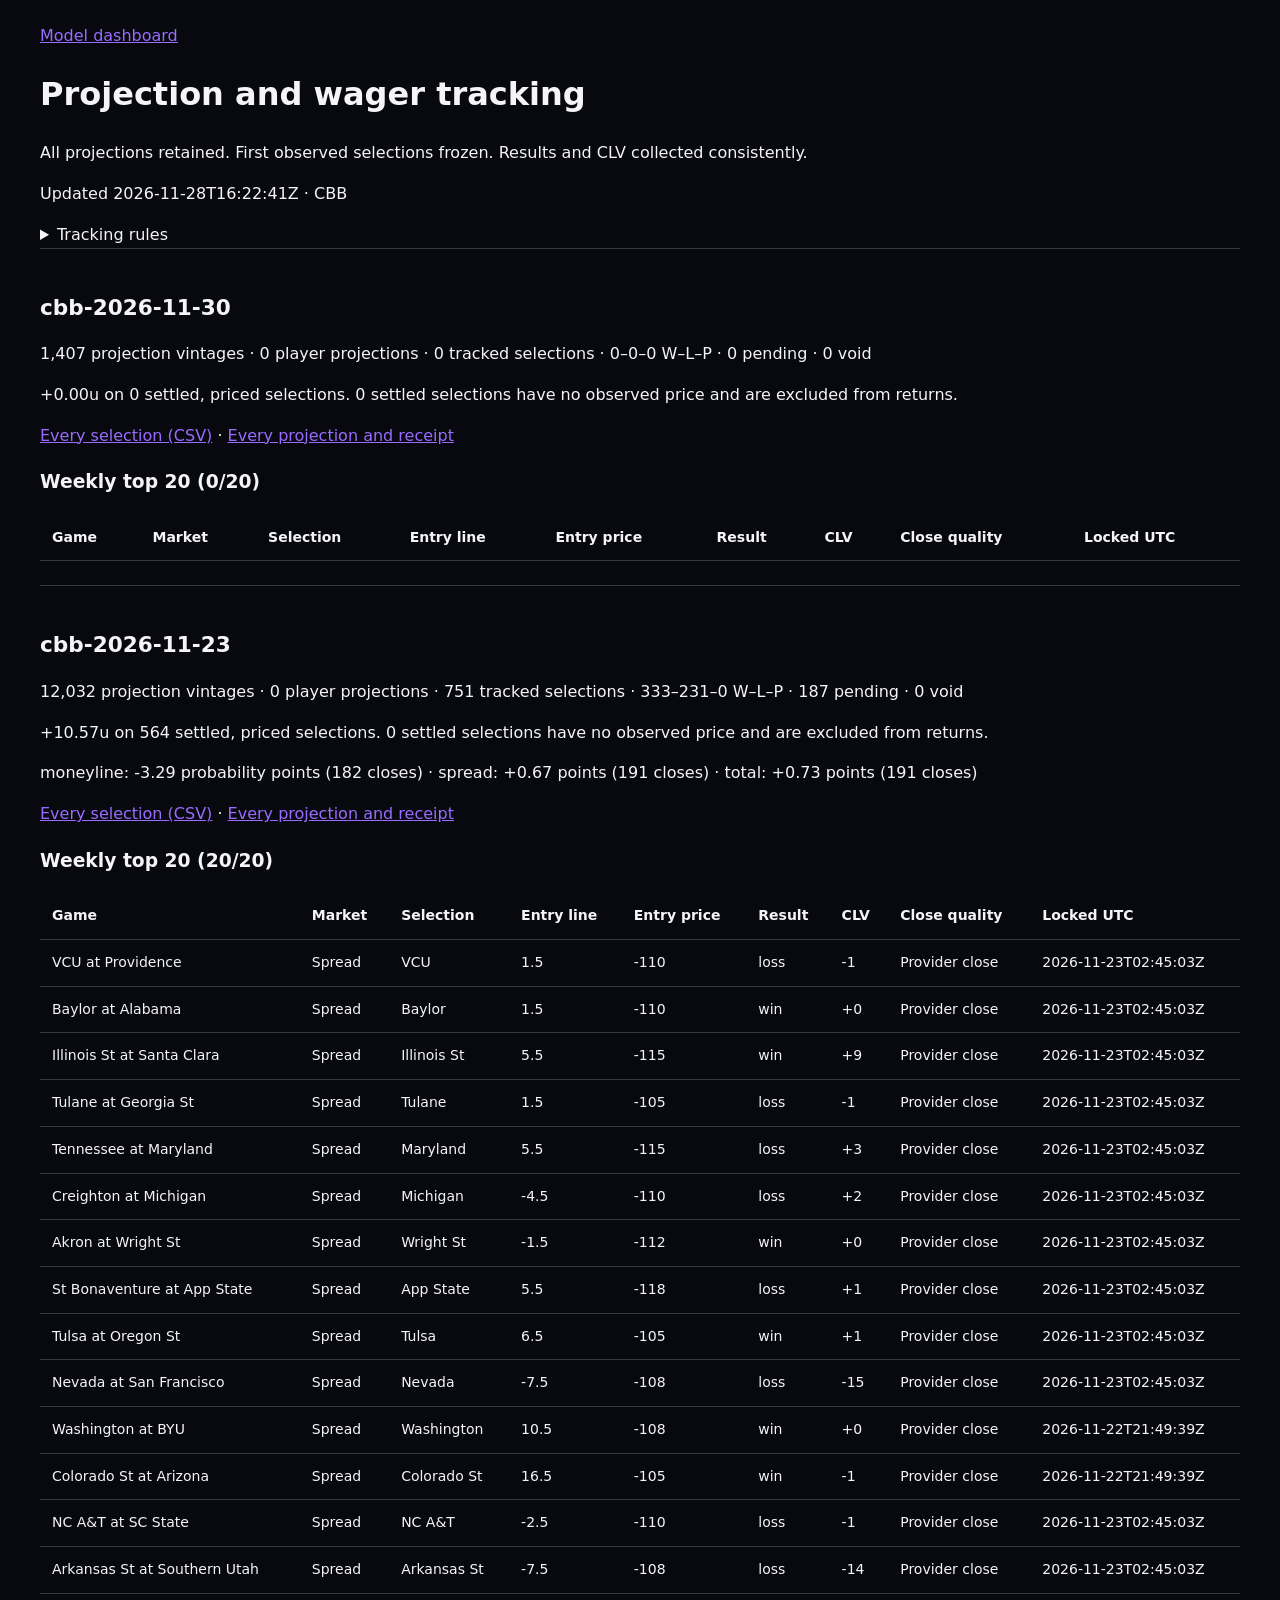
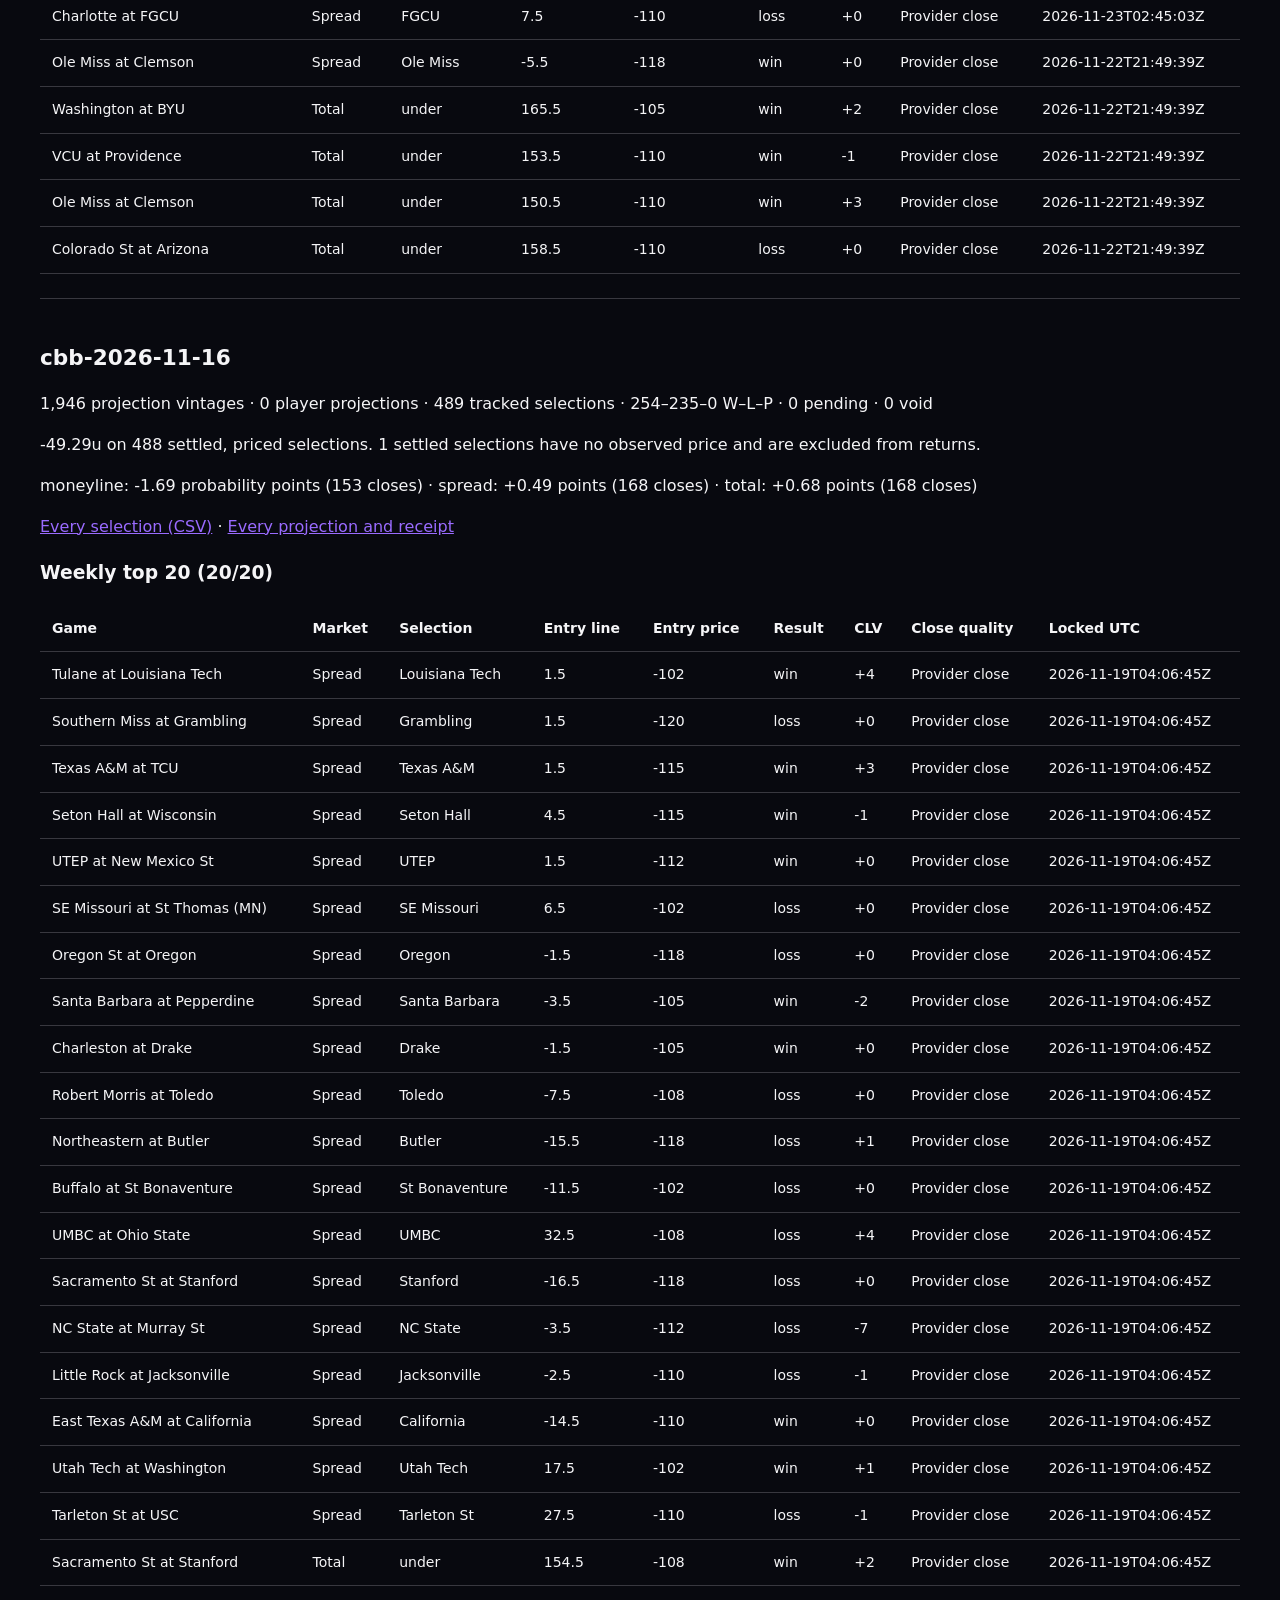
==== commit b9caede7: "Refresh CBB Model Center scores" ====
--- a/docs/tracking/index.html
+++ b/docs/tracking/index.html
@@ -1 +1 @@
-<!doctype html><html lang="en"><meta charset="utf-8"><meta name="viewport" content="width=device-width,initial-scale=1"><title>Projection and wager tracking · Chase Analytics</title><style>:root{color-scheme:dark}body{background:#08090f;color:#f5f5f7;font:16px/1.55 system-ui;margin:0;padding:24px}main{max-width:1200px;margin:auto}a{color:#9a6bff}section{border-top:1px solid #38383f;padding:24px 0}h1{font-size:2rem}h2{font-size:1.35rem}table{border-collapse:collapse;width:100%;font-size:.875rem}td,th{text-align:left;padding:12px;border-bottom:1px solid #38383f;white-space:nowrap}.scroll{overflow:auto}p{max-width:100ch}small{color:#b6b6c2}</style><main><a href="../">Model dashboard</a><h1>Projection and wager tracking</h1><p>All projections retained. First observed selections frozen. Results and CLV collected consistently.</p><p>Updated 2026-11-28T15:52:48Z · CBB</p><details><summary>Tracking rules</summary><p>Every published game and player projection is archived, including unpriced projections. A tracked wager is a paper selection at its first observed DraftKings number; side, line and price stay frozen. Official football weeks apply to NFL/CFB; NBA/CBB use Monday–Sunday Eastern. The weekly featured cohort has at most 20 entries, locked before kickoff; later candidates fill empty slots. All remaining selections stay in the full record. Ranking uses absolute model-minus-line disagreement divided by the larger of the model number, line magnitude, and one; moneylines use model probability relative to price break-even. This is a tracking rank, not a calibrated edge. CLV uses a named provider close, or an explicitly labeled last observed prestart quote within 60 minutes. Missing close and missing prices stay missing. Moneyline CLV is in implied-probability points; line-market CLV is in points from the selected side. Returns risk one unit and use the actual observed price. No history is truncated, no historical selections are manufactured, and no real wagers are placed.</p></details><section><h2>cbb-2026-11-30</h2><p>1,239 projection vintages · 0 player projections · 0 tracked selections · 0–0–0 W–L–P · 0 pending · 0 void</p><p>+0.00u on 0 settled, priced selections. 0 settled selections have no observed price and are excluded from returns.</p><p></p><p><a href="cbb-2026-11-30.csv">Every selection (CSV)</a> · <a href="cbb-2026-11-30.json.gz">Every projection and receipt</a></p><h3>Weekly top 20 (0/20)</h3><div class="scroll" tabindex="0" role="region" aria-label="Weekly selections"><table><thead><tr><th>Game</th><th>Market</th><th>Selection</th><th>Entry line</th><th>Entry price</th><th>Result</th><th>CLV</th><th>Close quality</th><th>Locked UTC</th></tr></thead><tbody></tbody></table></div></section><section><h2>cbb-2026-11-23</h2><p>11,924 projection vintages · 0 player projections · 751 tracked selections · 333–231–0 W–L–P · 187 pending · 0 void</p><p>+10.57u on 564 settled, priced selections. 0 settled selections have no observed price and are excluded from returns.</p><p>moneyline: -3.29 probability points (182 closes) · spread: +0.67 points (191 closes) · total: +0.73 points (191 closes)</p><p><a href="cbb-2026-11-23.csv">Every selection (CSV)</a> · <a href="cbb-2026-11-23.json.gz">Every projection and receipt</a></p><h3>Weekly top 20 (20/20)</h3><div class="scroll" tabindex="0" role="region" aria-label="Weekly selections"><table><thead><tr><th>Game</th><th>Market</th><th>Selection</th><th>Entry line</th><th>Entry price</th><th>Result</th><th>CLV</th><th>Close quality</th><th>Locked UTC</th></tr></thead><tbody><tr><td>VCU at Providence</td><td>Spread</td><td>VCU</td><td>1.5</td><td>-110</td><td>loss</td><td>-1</td><td>Provider close</td><td>2026-11-23T02:45:03Z</td></tr><tr><td>Baylor at Alabama</td><td>Spread</td><td>Baylor</td><td>1.5</td><td>-110</td><td>win</td><td>+0</td><td>Provider close</td><td>2026-11-23T02:45:03Z</td></tr><tr><td>Illinois St at Santa Clara</td><td>Spread</td><td>Illinois St</td><td>5.5</td><td>-115</td><td>win</td><td>+9</td><td>Provider close</td><td>2026-11-23T02:45:03Z</td></tr><tr><td>Tulane at Georgia St</td><td>Spread</td><td>Tulane</td><td>1.5</td><td>-105</td><td>loss</td><td>-1</td><td>Provider close</td><td>2026-11-23T02:45:03Z</td></tr><tr><td>Tennessee at Maryland</td><td>Spread</td><td>Maryland</td><td>5.5</td><td>-115</td><td>loss</td><td>+3</td><td>Provider close</td><td>2026-11-23T02:45:03Z</td></tr><tr><td>Creighton at Michigan</td><td>Spread</td><td>Michigan</td><td>-4.5</td><td>-110</td><td>loss</td><td>+2</td><td>Provider close</td><td>2026-11-23T02:45:03Z</td></tr><tr><td>Akron at Wright St</td><td>Spread</td><td>Wright St</td><td>-1.5</td><td>-112</td><td>win</td><td>+0</td><td>Provider close</td><td>2026-11-23T02:45:03Z</td></tr><tr><td>St Bonaventure at App State</td><td>Spread</td><td>App State</td><td>5.5</td><td>-118</td><td>loss</td><td>+1</td><td>Provider close</td><td>2026-11-23T02:45:03Z</td></tr><tr><td>Tulsa at Oregon St</td><td>Spread</td><td>Tulsa</td><td>6.5</td><td>-105</td><td>win</td><td>+1</td><td>Provider close</td><td>2026-11-23T02:45:03Z</td></tr><tr><td>Nevada at San Francisco</td><td>Spread</td><td>Nevada</td><td>-7.5</td><td>-108</td><td>loss</td><td>-15</td><td>Provider close</td><td>2026-11-23T02:45:03Z</td></tr><tr><td>Washington at BYU</td><td>Spread</td><td>Washington</td><td>10.5</td><td>-108</td><td>win</td><td>+0</td><td>Provider close</td><td>2026-11-22T21:49:39Z</td></tr><tr><td>Colorado St at Arizona</td><td>Spread</td><td>Colorado St</td><td>16.5</td><td>-105</td><td>win</td><td>-1</td><td>Provider close</td><td>2026-11-22T21:49:39Z</td></tr><tr><td>NC A&amp;T at SC State</td><td>Spread</td><td>NC A&amp;T</td><td>-2.5</td><td>-110</td><td>loss</td><td>-1</td><td>Provider close</td><td>2026-11-23T02:45:03Z</td></tr><tr><td>Arkansas St at Southern Utah</td><td>Spread</td><td>Arkansas St</td><td>-7.5</td><td>-108</td><td>loss</td><td>-14</td><td>Provider close</td><td>2026-11-23T02:45:03Z</td></tr><tr><td>Charlotte at FGCU</td><td>Spread</td><td>FGCU</td><td>7.5</td><td>-110</td><td>loss</td><td>+0</td><td>Provider close</td><td>2026-11-23T02:45:03Z</td></tr><tr><td>Ole Miss at Clemson</td><td>Spread</td><td>Ole Miss</td><td>-5.5</td><td>-118</td><td>win</td><td>+0</td><td>Provider close</td><td>2026-11-22T21:49:39Z</td></tr><tr><td>Washington at BYU</td><td>Total</td><td>under</td><td>165.5</td><td>-105</td><td>win</td><td>+2</td><td>Provider close</td><td>2026-11-22T21:49:39Z</td></tr><tr><td>VCU at Providence</td><td>Total</td><td>under</td><td>153.5</td><td>-110</td><td>win</td><td>-1</td><td>Provider close</td><td>2026-11-22T21:49:39Z</td></tr><tr><td>Ole Miss at Clemson</td><td>Total</td><td>under</td><td>150.5</td><td>-110</td><td>win</td><td>+3</td><td>Provider close</td><td>2026-11-22T21:49:39Z</td></tr><tr><td>Colorado St at Arizona</td><td>Total</td><td>under</td><td>158.5</td><td>-110</td><td>loss</td><td>+0</td><td>Provider close</td><td>2026-11-22T21:49:39Z</td></tr></tbody></table></div></section><section><h2>cbb-2026-11-16</h2><p>1,946 projection vintages · 0 player projections · 489 tracked selections · 254–235–0 W–L–P · 0 pending · 0 void</p><p>-49.29u on 488 settled, priced selections. 1 settled selections have no observed price and are excluded from returns.</p><p>moneyline: -1.69 probability points (153 closes) · spread: +0.49 points (168 closes) · total: +0.68 points (168 closes)</p><p><a href="cbb-2026-11-16.csv">Every selection (CSV)</a> · <a href="cbb-2026-11-16.json.gz">Every projection and receipt</a></p><h3>Weekly top 20 (20/20)</h3><div class="scroll" tabindex="0" role="region" aria-label="Weekly selections"><table><thead><tr><th>Game</th><th>Market</th><th>Selection</th><th>Entry line</th><th>Entry price</th><th>Result</th><th>CLV</th><th>Close quality</th><th>Locked UTC</th></tr></thead><tbody><tr><td>Tulane at Louisiana Tech</td><td>Spread</td><td>Louisiana Tech</td><td>1.5</td><td>-102</td><td>win</td><td>+4</td><td>Provider close</td><td>2026-11-19T04:06:45Z</td></tr><tr><td>Southern Miss at Grambling</td><td>Spread</td><td>Grambling</td><td>1.5</td><td>-120</td><td>loss</td><td>+0</td><td>Provider close</td><td>2026-11-19T04:06:45Z</td></tr><tr><td>Texas A&amp;M at TCU</td><td>Spread</td><td>Texas A&amp;M</td><td>1.5</td><td>-115</td><td>win</td><td>+3</td><td>Provider close</td><td>2026-11-19T04:06:45Z</td></tr><tr><td>Seton Hall at Wisconsin</td><td>Spread</td><td>Seton Hall</td><td>4.5</td><td>-115</td><td>win</td><td>-1</td><td>Provider close</td><td>2026-11-19T04:06:45Z</td></tr><tr><td>UTEP at New Mexico St</td><td>Spread</td><td>UTEP</td><td>1.5</td><td>-112</td><td>win</td><td>+0</td><td>Provider close</td><td>2026-11-19T04:06:45Z</td></tr><tr><td>SE Missouri at St Thomas (MN)</td><td>Spread</td><td>SE Missouri</td><td>6.5</td><td>-102</td><td>loss</td><td>+0</td><td>Provider close</td><td>2026-11-19T04:06:45Z</td></tr><tr><td>Oregon St at Oregon</td><td>Spread</td><td>Oregon</td><td>-1.5</td><td>-118</td><td>loss</td><td>+0</td><td>Provider close</td><td>2026-11-19T04:06:45Z</td></tr><tr><td>Santa Barbara at Pepperdine</td><td>Spread</td><td>Santa Barbara</td><td>-3.5</td><td>-105</td><td>win</td><td>-2</td><td>Provider close</td><td>2026-11-19T04:06:45Z</td></tr><tr><td>Charleston at Drake</td><td>Spread</td><td>Drake</td><td>-1.5</td><td>-105</td><td>win</td><td>+0</td><td>Provider close</td><td>2026-11-19T04:06:45Z</td></tr><tr><td>Robert Morris at Toledo</td><td>Spread</td><td>Toledo</td><td>-7.5</td><td>-108</td><td>loss</td><td>+0</td><td>Provider close</td><td>2026-11-19T04:06:45Z</td></tr><tr><td>Northeastern at Butler</td><td>Spread</td><td>Butler</td><td>-15.5</td><td>-118</td><td>loss</td><td>+1</td><td>Provider close</td><td>2026-11-19T04:06:45Z</td></tr><tr><td>Buffalo at St Bonaventure</td><td>Spread</td><td>St Bonaventure</td><td>-11.5</td><td>-102</td><td>loss</td><td>+0</td><td>Provider close</td><td>2026-11-19T04:06:45Z</td></tr><tr><td>UMBC at Ohio State</td><td>Spread</td><td>UMBC</td><td>32.5</td><td>-108</td><td>loss</td><td>+4</td><td>Provider close</td><td>2026-11-19T04:06:45Z</td></tr><tr><td>Sacramento St at Stanford</td><td>Spread</td><td>Stanford</td><td>-16.5</td><td>-118</td><td>loss</td><td>+0</td><td>Provider close</td><td>2026-11-19T04:06:45Z</td></tr><tr><td>NC State at Murray St</td><td>Spread</td><td>NC State</td><td>-3.5</td><td>-112</td><td>loss</td><td>-7</td><td>Provider close</td><td>2026-11-19T04:06:45Z</td></tr><tr><td>Little Rock at Jacksonville</td><td>Spread</td><td>Jacksonville</td><td>-2.5</td><td>-110</td><td>loss</td><td>-1</td><td>Provider close</td><td>2026-11-19T04:06:45Z</td></tr><tr><td>East Texas A&amp;M at California</td><td>Spread</td><td>California</td><td>-14.5</td><td>-110</td><td>win</td><td>+0</td><td>Provider close</td><td>2026-11-19T04:06:45Z</td></tr><tr><td>Utah Tech at Washington</td><td>Spread</td><td>Utah Tech</td><td>17.5</td><td>-102</td><td>win</td><td>+1</td><td>Provider close</td><td>2026-11-19T04:06:45Z</td></tr><tr><td>Tarleton St at USC</td><td>Spread</td><td>Tarleton St</td><td>27.5</td><td>-110</td><td>loss</td><td>-1</td><td>Provider close</td><td>2026-11-19T04:06:45Z</td></tr><tr><td>Sacramento St at Stanford</td><td>Total</td><td>under</td><td>154.5</td><td>-108</td><td>win</td><td>+2</td><td>Provider close</td><td>2026-11-19T04:06:45Z</td></tr></tbody></table></div></section></main></html>+<!doctype html><html lang="en"><meta charset="utf-8"><meta name="viewport" content="width=device-width,initial-scale=1"><title>Projection and wager tracking · Chase Analytics</title><style>:root{color-scheme:dark}body{background:#08090f;color:#f5f5f7;font:16px/1.55 system-ui;margin:0;padding:24px}main{max-width:1200px;margin:auto}a{color:#9a6bff}section{border-top:1px solid #38383f;padding:24px 0}h1{font-size:2rem}h2{font-size:1.35rem}table{border-collapse:collapse;width:100%;font-size:.875rem}td,th{text-align:left;padding:12px;border-bottom:1px solid #38383f;white-space:nowrap}.scroll{overflow:auto}p{max-width:100ch}small{color:#b6b6c2}</style><main><a href="../">Model dashboard</a><h1>Projection and wager tracking</h1><p>All projections retained. First observed selections frozen. Results and CLV collected consistently.</p><p>Updated 2026-11-28T16:22:41Z · CBB</p><details><summary>Tracking rules</summary><p>Every published game and player projection is archived, including unpriced projections. A tracked wager is a paper selection at its first observed DraftKings number; side, line and price stay frozen. Official football weeks apply to NFL/CFB; NBA/CBB use Monday–Sunday Eastern. The weekly featured cohort has at most 20 entries, locked before kickoff; later candidates fill empty slots. All remaining selections stay in the full record. Ranking uses absolute model-minus-line disagreement divided by the larger of the model number, line magnitude, and one; moneylines use model probability relative to price break-even. This is a tracking rank, not a calibrated edge. CLV uses a named provider close, or an explicitly labeled last observed prestart quote within 60 minutes. Missing close and missing prices stay missing. Moneyline CLV is in implied-probability points; line-market CLV is in points from the selected side. Returns risk one unit and use the actual observed price. No history is truncated, no historical selections are manufactured, and no real wagers are placed.</p></details><section><h2>cbb-2026-11-30</h2><p>1,407 projection vintages · 0 player projections · 0 tracked selections · 0–0–0 W–L–P · 0 pending · 0 void</p><p>+0.00u on 0 settled, priced selections. 0 settled selections have no observed price and are excluded from returns.</p><p></p><p><a href="cbb-2026-11-30.csv">Every selection (CSV)</a> · <a href="cbb-2026-11-30.json.gz">Every projection and receipt</a></p><h3>Weekly top 20 (0/20)</h3><div class="scroll" tabindex="0" role="region" aria-label="Weekly selections"><table><thead><tr><th>Game</th><th>Market</th><th>Selection</th><th>Entry line</th><th>Entry price</th><th>Result</th><th>CLV</th><th>Close quality</th><th>Locked UTC</th></tr></thead><tbody></tbody></table></div></section><section><h2>cbb-2026-11-23</h2><p>12,032 projection vintages · 0 player projections · 751 tracked selections · 333–231–0 W–L–P · 187 pending · 0 void</p><p>+10.57u on 564 settled, priced selections. 0 settled selections have no observed price and are excluded from returns.</p><p>moneyline: -3.29 probability points (182 closes) · spread: +0.67 points (191 closes) · total: +0.73 points (191 closes)</p><p><a href="cbb-2026-11-23.csv">Every selection (CSV)</a> · <a href="cbb-2026-11-23.json.gz">Every projection and receipt</a></p><h3>Weekly top 20 (20/20)</h3><div class="scroll" tabindex="0" role="region" aria-label="Weekly selections"><table><thead><tr><th>Game</th><th>Market</th><th>Selection</th><th>Entry line</th><th>Entry price</th><th>Result</th><th>CLV</th><th>Close quality</th><th>Locked UTC</th></tr></thead><tbody><tr><td>VCU at Providence</td><td>Spread</td><td>VCU</td><td>1.5</td><td>-110</td><td>loss</td><td>-1</td><td>Provider close</td><td>2026-11-23T02:45:03Z</td></tr><tr><td>Baylor at Alabama</td><td>Spread</td><td>Baylor</td><td>1.5</td><td>-110</td><td>win</td><td>+0</td><td>Provider close</td><td>2026-11-23T02:45:03Z</td></tr><tr><td>Illinois St at Santa Clara</td><td>Spread</td><td>Illinois St</td><td>5.5</td><td>-115</td><td>win</td><td>+9</td><td>Provider close</td><td>2026-11-23T02:45:03Z</td></tr><tr><td>Tulane at Georgia St</td><td>Spread</td><td>Tulane</td><td>1.5</td><td>-105</td><td>loss</td><td>-1</td><td>Provider close</td><td>2026-11-23T02:45:03Z</td></tr><tr><td>Tennessee at Maryland</td><td>Spread</td><td>Maryland</td><td>5.5</td><td>-115</td><td>loss</td><td>+3</td><td>Provider close</td><td>2026-11-23T02:45:03Z</td></tr><tr><td>Creighton at Michigan</td><td>Spread</td><td>Michigan</td><td>-4.5</td><td>-110</td><td>loss</td><td>+2</td><td>Provider close</td><td>2026-11-23T02:45:03Z</td></tr><tr><td>Akron at Wright St</td><td>Spread</td><td>Wright St</td><td>-1.5</td><td>-112</td><td>win</td><td>+0</td><td>Provider close</td><td>2026-11-23T02:45:03Z</td></tr><tr><td>St Bonaventure at App State</td><td>Spread</td><td>App State</td><td>5.5</td><td>-118</td><td>loss</td><td>+1</td><td>Provider close</td><td>2026-11-23T02:45:03Z</td></tr><tr><td>Tulsa at Oregon St</td><td>Spread</td><td>Tulsa</td><td>6.5</td><td>-105</td><td>win</td><td>+1</td><td>Provider close</td><td>2026-11-23T02:45:03Z</td></tr><tr><td>Nevada at San Francisco</td><td>Spread</td><td>Nevada</td><td>-7.5</td><td>-108</td><td>loss</td><td>-15</td><td>Provider close</td><td>2026-11-23T02:45:03Z</td></tr><tr><td>Washington at BYU</td><td>Spread</td><td>Washington</td><td>10.5</td><td>-108</td><td>win</td><td>+0</td><td>Provider close</td><td>2026-11-22T21:49:39Z</td></tr><tr><td>Colorado St at Arizona</td><td>Spread</td><td>Colorado St</td><td>16.5</td><td>-105</td><td>win</td><td>-1</td><td>Provider close</td><td>2026-11-22T21:49:39Z</td></tr><tr><td>NC A&amp;T at SC State</td><td>Spread</td><td>NC A&amp;T</td><td>-2.5</td><td>-110</td><td>loss</td><td>-1</td><td>Provider close</td><td>2026-11-23T02:45:03Z</td></tr><tr><td>Arkansas St at Southern Utah</td><td>Spread</td><td>Arkansas St</td><td>-7.5</td><td>-108</td><td>loss</td><td>-14</td><td>Provider close</td><td>2026-11-23T02:45:03Z</td></tr><tr><td>Charlotte at FGCU</td><td>Spread</td><td>FGCU</td><td>7.5</td><td>-110</td><td>loss</td><td>+0</td><td>Provider close</td><td>2026-11-23T02:45:03Z</td></tr><tr><td>Ole Miss at Clemson</td><td>Spread</td><td>Ole Miss</td><td>-5.5</td><td>-118</td><td>win</td><td>+0</td><td>Provider close</td><td>2026-11-22T21:49:39Z</td></tr><tr><td>Washington at BYU</td><td>Total</td><td>under</td><td>165.5</td><td>-105</td><td>win</td><td>+2</td><td>Provider close</td><td>2026-11-22T21:49:39Z</td></tr><tr><td>VCU at Providence</td><td>Total</td><td>under</td><td>153.5</td><td>-110</td><td>win</td><td>-1</td><td>Provider close</td><td>2026-11-22T21:49:39Z</td></tr><tr><td>Ole Miss at Clemson</td><td>Total</td><td>under</td><td>150.5</td><td>-110</td><td>win</td><td>+3</td><td>Provider close</td><td>2026-11-22T21:49:39Z</td></tr><tr><td>Colorado St at Arizona</td><td>Total</td><td>under</td><td>158.5</td><td>-110</td><td>loss</td><td>+0</td><td>Provider close</td><td>2026-11-22T21:49:39Z</td></tr></tbody></table></div></section><section><h2>cbb-2026-11-16</h2><p>1,946 projection vintages · 0 player projections · 489 tracked selections · 254–235–0 W–L–P · 0 pending · 0 void</p><p>-49.29u on 488 settled, priced selections. 1 settled selections have no observed price and are excluded from returns.</p><p>moneyline: -1.69 probability points (153 closes) · spread: +0.49 points (168 closes) · total: +0.68 points (168 closes)</p><p><a href="cbb-2026-11-16.csv">Every selection (CSV)</a> · <a href="cbb-2026-11-16.json.gz">Every projection and receipt</a></p><h3>Weekly top 20 (20/20)</h3><div class="scroll" tabindex="0" role="region" aria-label="Weekly selections"><table><thead><tr><th>Game</th><th>Market</th><th>Selection</th><th>Entry line</th><th>Entry price</th><th>Result</th><th>CLV</th><th>Close quality</th><th>Locked UTC</th></tr></thead><tbody><tr><td>Tulane at Louisiana Tech</td><td>Spread</td><td>Louisiana Tech</td><td>1.5</td><td>-102</td><td>win</td><td>+4</td><td>Provider close</td><td>2026-11-19T04:06:45Z</td></tr><tr><td>Southern Miss at Grambling</td><td>Spread</td><td>Grambling</td><td>1.5</td><td>-120</td><td>loss</td><td>+0</td><td>Provider close</td><td>2026-11-19T04:06:45Z</td></tr><tr><td>Texas A&amp;M at TCU</td><td>Spread</td><td>Texas A&amp;M</td><td>1.5</td><td>-115</td><td>win</td><td>+3</td><td>Provider close</td><td>2026-11-19T04:06:45Z</td></tr><tr><td>Seton Hall at Wisconsin</td><td>Spread</td><td>Seton Hall</td><td>4.5</td><td>-115</td><td>win</td><td>-1</td><td>Provider close</td><td>2026-11-19T04:06:45Z</td></tr><tr><td>UTEP at New Mexico St</td><td>Spread</td><td>UTEP</td><td>1.5</td><td>-112</td><td>win</td><td>+0</td><td>Provider close</td><td>2026-11-19T04:06:45Z</td></tr><tr><td>SE Missouri at St Thomas (MN)</td><td>Spread</td><td>SE Missouri</td><td>6.5</td><td>-102</td><td>loss</td><td>+0</td><td>Provider close</td><td>2026-11-19T04:06:45Z</td></tr><tr><td>Oregon St at Oregon</td><td>Spread</td><td>Oregon</td><td>-1.5</td><td>-118</td><td>loss</td><td>+0</td><td>Provider close</td><td>2026-11-19T04:06:45Z</td></tr><tr><td>Santa Barbara at Pepperdine</td><td>Spread</td><td>Santa Barbara</td><td>-3.5</td><td>-105</td><td>win</td><td>-2</td><td>Provider close</td><td>2026-11-19T04:06:45Z</td></tr><tr><td>Charleston at Drake</td><td>Spread</td><td>Drake</td><td>-1.5</td><td>-105</td><td>win</td><td>+0</td><td>Provider close</td><td>2026-11-19T04:06:45Z</td></tr><tr><td>Robert Morris at Toledo</td><td>Spread</td><td>Toledo</td><td>-7.5</td><td>-108</td><td>loss</td><td>+0</td><td>Provider close</td><td>2026-11-19T04:06:45Z</td></tr><tr><td>Northeastern at Butler</td><td>Spread</td><td>Butler</td><td>-15.5</td><td>-118</td><td>loss</td><td>+1</td><td>Provider close</td><td>2026-11-19T04:06:45Z</td></tr><tr><td>Buffalo at St Bonaventure</td><td>Spread</td><td>St Bonaventure</td><td>-11.5</td><td>-102</td><td>loss</td><td>+0</td><td>Provider close</td><td>2026-11-19T04:06:45Z</td></tr><tr><td>UMBC at Ohio State</td><td>Spread</td><td>UMBC</td><td>32.5</td><td>-108</td><td>loss</td><td>+4</td><td>Provider close</td><td>2026-11-19T04:06:45Z</td></tr><tr><td>Sacramento St at Stanford</td><td>Spread</td><td>Stanford</td><td>-16.5</td><td>-118</td><td>loss</td><td>+0</td><td>Provider close</td><td>2026-11-19T04:06:45Z</td></tr><tr><td>NC State at Murray St</td><td>Spread</td><td>NC State</td><td>-3.5</td><td>-112</td><td>loss</td><td>-7</td><td>Provider close</td><td>2026-11-19T04:06:45Z</td></tr><tr><td>Little Rock at Jacksonville</td><td>Spread</td><td>Jacksonville</td><td>-2.5</td><td>-110</td><td>loss</td><td>-1</td><td>Provider close</td><td>2026-11-19T04:06:45Z</td></tr><tr><td>East Texas A&amp;M at California</td><td>Spread</td><td>California</td><td>-14.5</td><td>-110</td><td>win</td><td>+0</td><td>Provider close</td><td>2026-11-19T04:06:45Z</td></tr><tr><td>Utah Tech at Washington</td><td>Spread</td><td>Utah Tech</td><td>17.5</td><td>-102</td><td>win</td><td>+1</td><td>Provider close</td><td>2026-11-19T04:06:45Z</td></tr><tr><td>Tarleton St at USC</td><td>Spread</td><td>Tarleton St</td><td>27.5</td><td>-110</td><td>loss</td><td>-1</td><td>Provider close</td><td>2026-11-19T04:06:45Z</td></tr><tr><td>Sacramento St at Stanford</td><td>Total</td><td>under</td><td>154.5</td><td>-108</td><td>win</td><td>+2</td><td>Provider close</td><td>2026-11-19T04:06:45Z</td></tr></tbody></table></div></section></main></html>
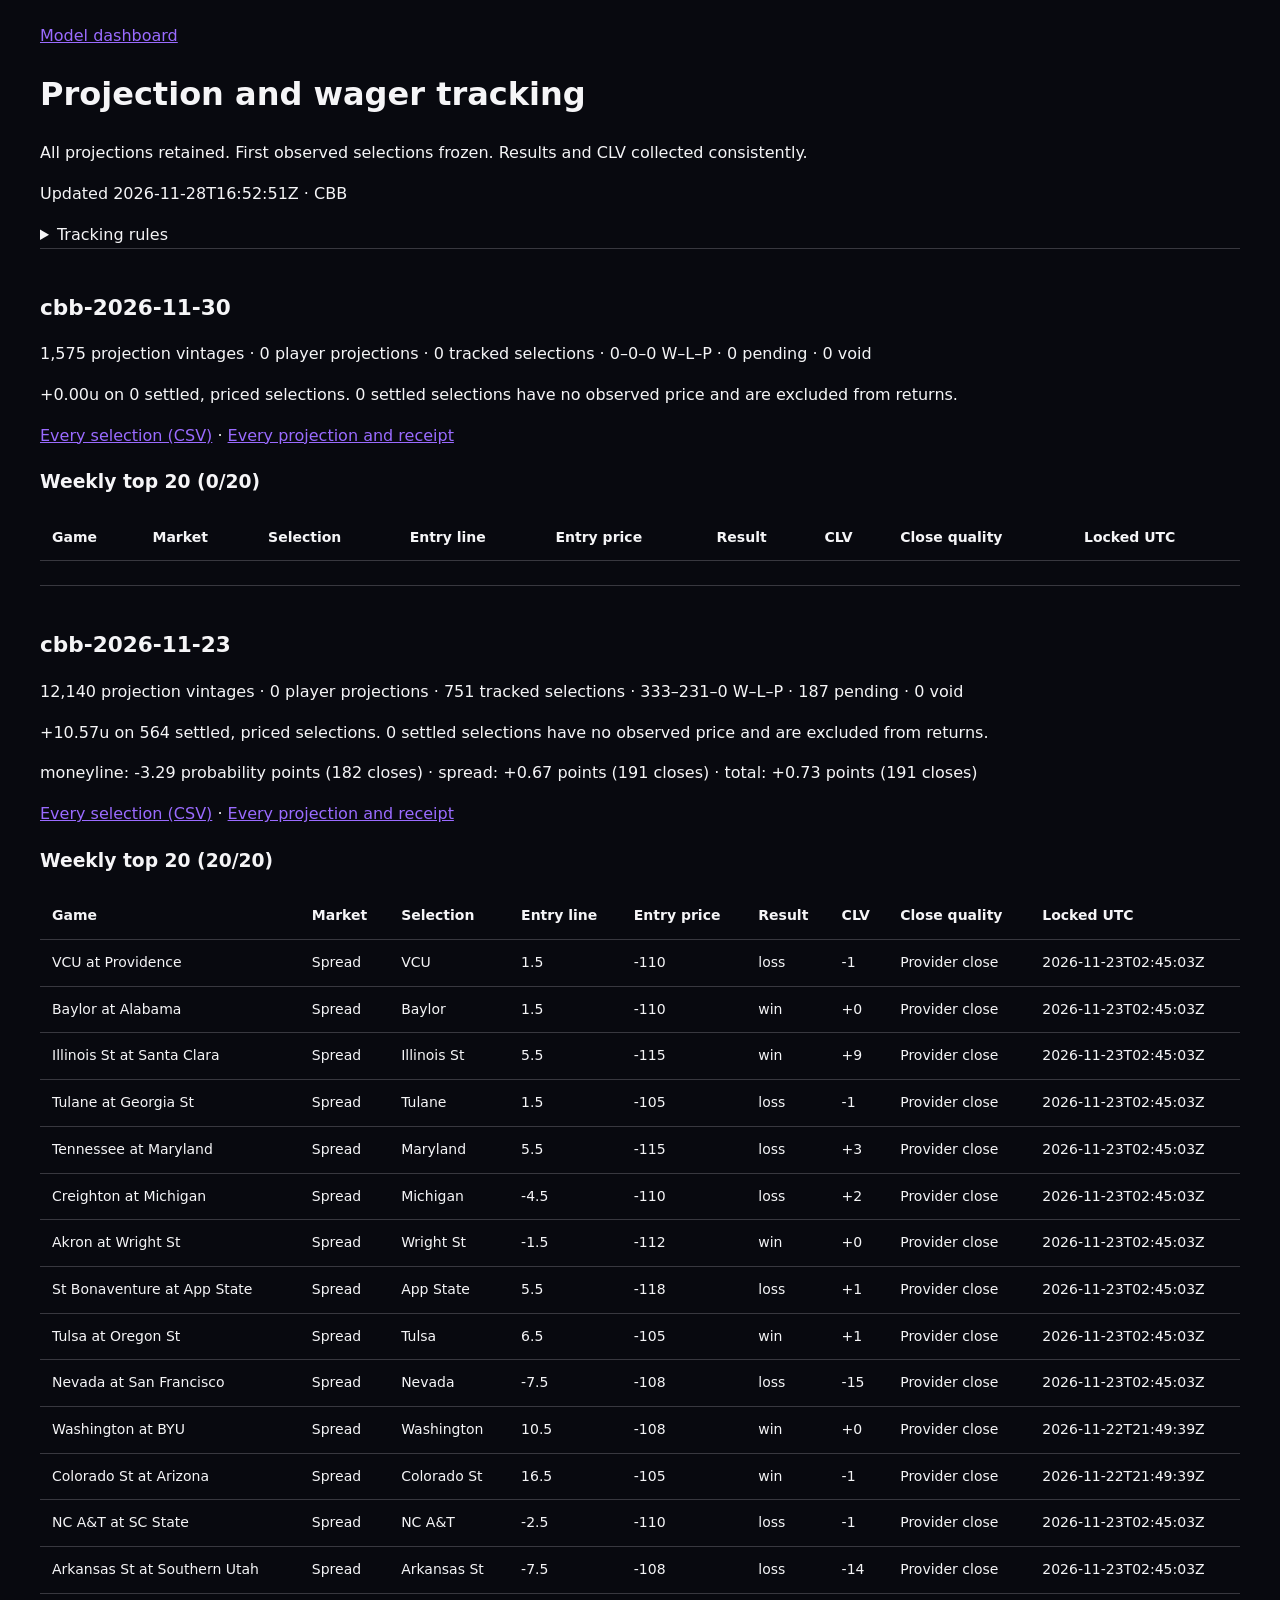
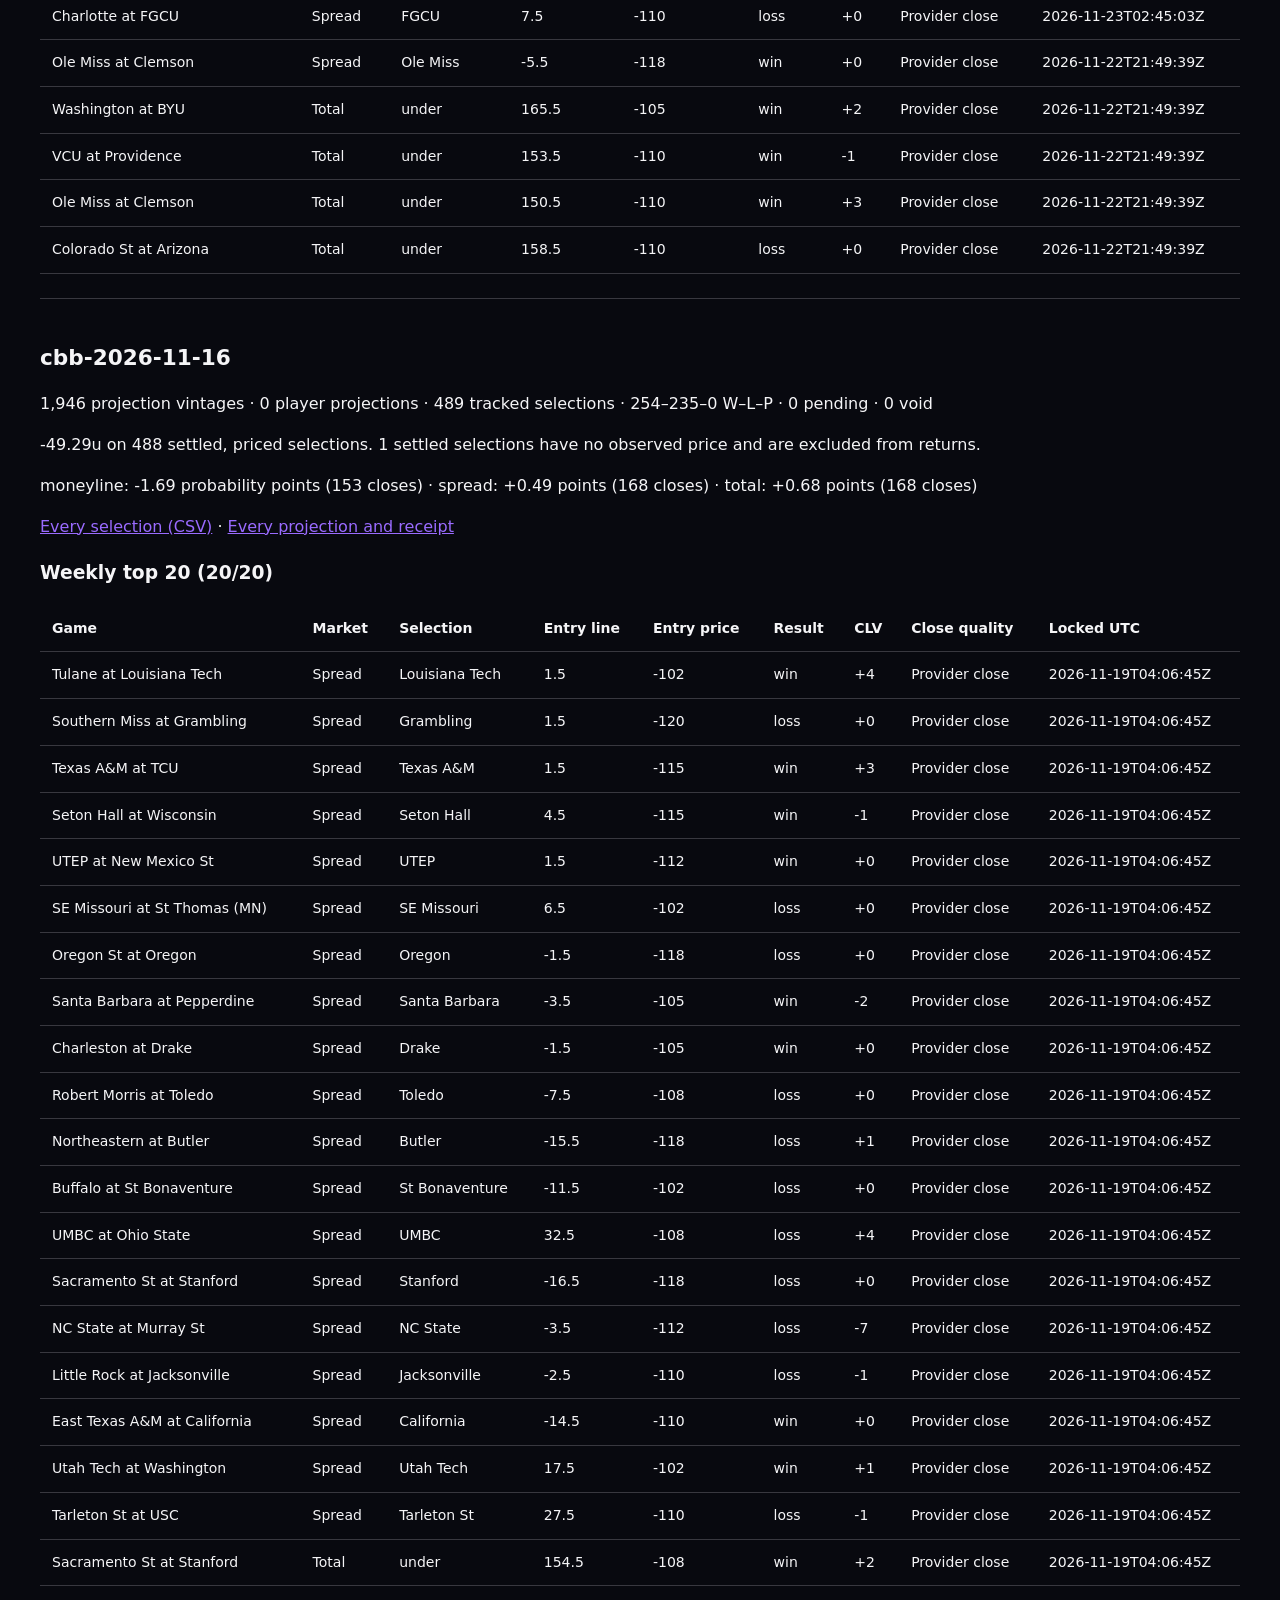
==== commit b6d3169f: "Refresh CBB Model Center scores" ====
--- a/docs/tracking/index.html
+++ b/docs/tracking/index.html
@@ -1 +1 @@
-<!doctype html><html lang="en"><meta charset="utf-8"><meta name="viewport" content="width=device-width,initial-scale=1"><title>Projection and wager tracking · Chase Analytics</title><style>:root{color-scheme:dark}body{background:#08090f;color:#f5f5f7;font:16px/1.55 system-ui;margin:0;padding:24px}main{max-width:1200px;margin:auto}a{color:#9a6bff}section{border-top:1px solid #38383f;padding:24px 0}h1{font-size:2rem}h2{font-size:1.35rem}table{border-collapse:collapse;width:100%;font-size:.875rem}td,th{text-align:left;padding:12px;border-bottom:1px solid #38383f;white-space:nowrap}.scroll{overflow:auto}p{max-width:100ch}small{color:#b6b6c2}</style><main><a href="../">Model dashboard</a><h1>Projection and wager tracking</h1><p>All projections retained. First observed selections frozen. Results and CLV collected consistently.</p><p>Updated 2026-11-28T16:22:41Z · CBB</p><details><summary>Tracking rules</summary><p>Every published game and player projection is archived, including unpriced projections. A tracked wager is a paper selection at its first observed DraftKings number; side, line and price stay frozen. Official football weeks apply to NFL/CFB; NBA/CBB use Monday–Sunday Eastern. The weekly featured cohort has at most 20 entries, locked before kickoff; later candidates fill empty slots. All remaining selections stay in the full record. Ranking uses absolute model-minus-line disagreement divided by the larger of the model number, line magnitude, and one; moneylines use model probability relative to price break-even. This is a tracking rank, not a calibrated edge. CLV uses a named provider close, or an explicitly labeled last observed prestart quote within 60 minutes. Missing close and missing prices stay missing. Moneyline CLV is in implied-probability points; line-market CLV is in points from the selected side. Returns risk one unit and use the actual observed price. No history is truncated, no historical selections are manufactured, and no real wagers are placed.</p></details><section><h2>cbb-2026-11-30</h2><p>1,407 projection vintages · 0 player projections · 0 tracked selections · 0–0–0 W–L–P · 0 pending · 0 void</p><p>+0.00u on 0 settled, priced selections. 0 settled selections have no observed price and are excluded from returns.</p><p></p><p><a href="cbb-2026-11-30.csv">Every selection (CSV)</a> · <a href="cbb-2026-11-30.json.gz">Every projection and receipt</a></p><h3>Weekly top 20 (0/20)</h3><div class="scroll" tabindex="0" role="region" aria-label="Weekly selections"><table><thead><tr><th>Game</th><th>Market</th><th>Selection</th><th>Entry line</th><th>Entry price</th><th>Result</th><th>CLV</th><th>Close quality</th><th>Locked UTC</th></tr></thead><tbody></tbody></table></div></section><section><h2>cbb-2026-11-23</h2><p>12,032 projection vintages · 0 player projections · 751 tracked selections · 333–231–0 W–L–P · 187 pending · 0 void</p><p>+10.57u on 564 settled, priced selections. 0 settled selections have no observed price and are excluded from returns.</p><p>moneyline: -3.29 probability points (182 closes) · spread: +0.67 points (191 closes) · total: +0.73 points (191 closes)</p><p><a href="cbb-2026-11-23.csv">Every selection (CSV)</a> · <a href="cbb-2026-11-23.json.gz">Every projection and receipt</a></p><h3>Weekly top 20 (20/20)</h3><div class="scroll" tabindex="0" role="region" aria-label="Weekly selections"><table><thead><tr><th>Game</th><th>Market</th><th>Selection</th><th>Entry line</th><th>Entry price</th><th>Result</th><th>CLV</th><th>Close quality</th><th>Locked UTC</th></tr></thead><tbody><tr><td>VCU at Providence</td><td>Spread</td><td>VCU</td><td>1.5</td><td>-110</td><td>loss</td><td>-1</td><td>Provider close</td><td>2026-11-23T02:45:03Z</td></tr><tr><td>Baylor at Alabama</td><td>Spread</td><td>Baylor</td><td>1.5</td><td>-110</td><td>win</td><td>+0</td><td>Provider close</td><td>2026-11-23T02:45:03Z</td></tr><tr><td>Illinois St at Santa Clara</td><td>Spread</td><td>Illinois St</td><td>5.5</td><td>-115</td><td>win</td><td>+9</td><td>Provider close</td><td>2026-11-23T02:45:03Z</td></tr><tr><td>Tulane at Georgia St</td><td>Spread</td><td>Tulane</td><td>1.5</td><td>-105</td><td>loss</td><td>-1</td><td>Provider close</td><td>2026-11-23T02:45:03Z</td></tr><tr><td>Tennessee at Maryland</td><td>Spread</td><td>Maryland</td><td>5.5</td><td>-115</td><td>loss</td><td>+3</td><td>Provider close</td><td>2026-11-23T02:45:03Z</td></tr><tr><td>Creighton at Michigan</td><td>Spread</td><td>Michigan</td><td>-4.5</td><td>-110</td><td>loss</td><td>+2</td><td>Provider close</td><td>2026-11-23T02:45:03Z</td></tr><tr><td>Akron at Wright St</td><td>Spread</td><td>Wright St</td><td>-1.5</td><td>-112</td><td>win</td><td>+0</td><td>Provider close</td><td>2026-11-23T02:45:03Z</td></tr><tr><td>St Bonaventure at App State</td><td>Spread</td><td>App State</td><td>5.5</td><td>-118</td><td>loss</td><td>+1</td><td>Provider close</td><td>2026-11-23T02:45:03Z</td></tr><tr><td>Tulsa at Oregon St</td><td>Spread</td><td>Tulsa</td><td>6.5</td><td>-105</td><td>win</td><td>+1</td><td>Provider close</td><td>2026-11-23T02:45:03Z</td></tr><tr><td>Nevada at San Francisco</td><td>Spread</td><td>Nevada</td><td>-7.5</td><td>-108</td><td>loss</td><td>-15</td><td>Provider close</td><td>2026-11-23T02:45:03Z</td></tr><tr><td>Washington at BYU</td><td>Spread</td><td>Washington</td><td>10.5</td><td>-108</td><td>win</td><td>+0</td><td>Provider close</td><td>2026-11-22T21:49:39Z</td></tr><tr><td>Colorado St at Arizona</td><td>Spread</td><td>Colorado St</td><td>16.5</td><td>-105</td><td>win</td><td>-1</td><td>Provider close</td><td>2026-11-22T21:49:39Z</td></tr><tr><td>NC A&amp;T at SC State</td><td>Spread</td><td>NC A&amp;T</td><td>-2.5</td><td>-110</td><td>loss</td><td>-1</td><td>Provider close</td><td>2026-11-23T02:45:03Z</td></tr><tr><td>Arkansas St at Southern Utah</td><td>Spread</td><td>Arkansas St</td><td>-7.5</td><td>-108</td><td>loss</td><td>-14</td><td>Provider close</td><td>2026-11-23T02:45:03Z</td></tr><tr><td>Charlotte at FGCU</td><td>Spread</td><td>FGCU</td><td>7.5</td><td>-110</td><td>loss</td><td>+0</td><td>Provider close</td><td>2026-11-23T02:45:03Z</td></tr><tr><td>Ole Miss at Clemson</td><td>Spread</td><td>Ole Miss</td><td>-5.5</td><td>-118</td><td>win</td><td>+0</td><td>Provider close</td><td>2026-11-22T21:49:39Z</td></tr><tr><td>Washington at BYU</td><td>Total</td><td>under</td><td>165.5</td><td>-105</td><td>win</td><td>+2</td><td>Provider close</td><td>2026-11-22T21:49:39Z</td></tr><tr><td>VCU at Providence</td><td>Total</td><td>under</td><td>153.5</td><td>-110</td><td>win</td><td>-1</td><td>Provider close</td><td>2026-11-22T21:49:39Z</td></tr><tr><td>Ole Miss at Clemson</td><td>Total</td><td>under</td><td>150.5</td><td>-110</td><td>win</td><td>+3</td><td>Provider close</td><td>2026-11-22T21:49:39Z</td></tr><tr><td>Colorado St at Arizona</td><td>Total</td><td>under</td><td>158.5</td><td>-110</td><td>loss</td><td>+0</td><td>Provider close</td><td>2026-11-22T21:49:39Z</td></tr></tbody></table></div></section><section><h2>cbb-2026-11-16</h2><p>1,946 projection vintages · 0 player projections · 489 tracked selections · 254–235–0 W–L–P · 0 pending · 0 void</p><p>-49.29u on 488 settled, priced selections. 1 settled selections have no observed price and are excluded from returns.</p><p>moneyline: -1.69 probability points (153 closes) · spread: +0.49 points (168 closes) · total: +0.68 points (168 closes)</p><p><a href="cbb-2026-11-16.csv">Every selection (CSV)</a> · <a href="cbb-2026-11-16.json.gz">Every projection and receipt</a></p><h3>Weekly top 20 (20/20)</h3><div class="scroll" tabindex="0" role="region" aria-label="Weekly selections"><table><thead><tr><th>Game</th><th>Market</th><th>Selection</th><th>Entry line</th><th>Entry price</th><th>Result</th><th>CLV</th><th>Close quality</th><th>Locked UTC</th></tr></thead><tbody><tr><td>Tulane at Louisiana Tech</td><td>Spread</td><td>Louisiana Tech</td><td>1.5</td><td>-102</td><td>win</td><td>+4</td><td>Provider close</td><td>2026-11-19T04:06:45Z</td></tr><tr><td>Southern Miss at Grambling</td><td>Spread</td><td>Grambling</td><td>1.5</td><td>-120</td><td>loss</td><td>+0</td><td>Provider close</td><td>2026-11-19T04:06:45Z</td></tr><tr><td>Texas A&amp;M at TCU</td><td>Spread</td><td>Texas A&amp;M</td><td>1.5</td><td>-115</td><td>win</td><td>+3</td><td>Provider close</td><td>2026-11-19T04:06:45Z</td></tr><tr><td>Seton Hall at Wisconsin</td><td>Spread</td><td>Seton Hall</td><td>4.5</td><td>-115</td><td>win</td><td>-1</td><td>Provider close</td><td>2026-11-19T04:06:45Z</td></tr><tr><td>UTEP at New Mexico St</td><td>Spread</td><td>UTEP</td><td>1.5</td><td>-112</td><td>win</td><td>+0</td><td>Provider close</td><td>2026-11-19T04:06:45Z</td></tr><tr><td>SE Missouri at St Thomas (MN)</td><td>Spread</td><td>SE Missouri</td><td>6.5</td><td>-102</td><td>loss</td><td>+0</td><td>Provider close</td><td>2026-11-19T04:06:45Z</td></tr><tr><td>Oregon St at Oregon</td><td>Spread</td><td>Oregon</td><td>-1.5</td><td>-118</td><td>loss</td><td>+0</td><td>Provider close</td><td>2026-11-19T04:06:45Z</td></tr><tr><td>Santa Barbara at Pepperdine</td><td>Spread</td><td>Santa Barbara</td><td>-3.5</td><td>-105</td><td>win</td><td>-2</td><td>Provider close</td><td>2026-11-19T04:06:45Z</td></tr><tr><td>Charleston at Drake</td><td>Spread</td><td>Drake</td><td>-1.5</td><td>-105</td><td>win</td><td>+0</td><td>Provider close</td><td>2026-11-19T04:06:45Z</td></tr><tr><td>Robert Morris at Toledo</td><td>Spread</td><td>Toledo</td><td>-7.5</td><td>-108</td><td>loss</td><td>+0</td><td>Provider close</td><td>2026-11-19T04:06:45Z</td></tr><tr><td>Northeastern at Butler</td><td>Spread</td><td>Butler</td><td>-15.5</td><td>-118</td><td>loss</td><td>+1</td><td>Provider close</td><td>2026-11-19T04:06:45Z</td></tr><tr><td>Buffalo at St Bonaventure</td><td>Spread</td><td>St Bonaventure</td><td>-11.5</td><td>-102</td><td>loss</td><td>+0</td><td>Provider close</td><td>2026-11-19T04:06:45Z</td></tr><tr><td>UMBC at Ohio State</td><td>Spread</td><td>UMBC</td><td>32.5</td><td>-108</td><td>loss</td><td>+4</td><td>Provider close</td><td>2026-11-19T04:06:45Z</td></tr><tr><td>Sacramento St at Stanford</td><td>Spread</td><td>Stanford</td><td>-16.5</td><td>-118</td><td>loss</td><td>+0</td><td>Provider close</td><td>2026-11-19T04:06:45Z</td></tr><tr><td>NC State at Murray St</td><td>Spread</td><td>NC State</td><td>-3.5</td><td>-112</td><td>loss</td><td>-7</td><td>Provider close</td><td>2026-11-19T04:06:45Z</td></tr><tr><td>Little Rock at Jacksonville</td><td>Spread</td><td>Jacksonville</td><td>-2.5</td><td>-110</td><td>loss</td><td>-1</td><td>Provider close</td><td>2026-11-19T04:06:45Z</td></tr><tr><td>East Texas A&amp;M at California</td><td>Spread</td><td>California</td><td>-14.5</td><td>-110</td><td>win</td><td>+0</td><td>Provider close</td><td>2026-11-19T04:06:45Z</td></tr><tr><td>Utah Tech at Washington</td><td>Spread</td><td>Utah Tech</td><td>17.5</td><td>-102</td><td>win</td><td>+1</td><td>Provider close</td><td>2026-11-19T04:06:45Z</td></tr><tr><td>Tarleton St at USC</td><td>Spread</td><td>Tarleton St</td><td>27.5</td><td>-110</td><td>loss</td><td>-1</td><td>Provider close</td><td>2026-11-19T04:06:45Z</td></tr><tr><td>Sacramento St at Stanford</td><td>Total</td><td>under</td><td>154.5</td><td>-108</td><td>win</td><td>+2</td><td>Provider close</td><td>2026-11-19T04:06:45Z</td></tr></tbody></table></div></section></main></html>+<!doctype html><html lang="en"><meta charset="utf-8"><meta name="viewport" content="width=device-width,initial-scale=1"><title>Projection and wager tracking · Chase Analytics</title><style>:root{color-scheme:dark}body{background:#08090f;color:#f5f5f7;font:16px/1.55 system-ui;margin:0;padding:24px}main{max-width:1200px;margin:auto}a{color:#9a6bff}section{border-top:1px solid #38383f;padding:24px 0}h1{font-size:2rem}h2{font-size:1.35rem}table{border-collapse:collapse;width:100%;font-size:.875rem}td,th{text-align:left;padding:12px;border-bottom:1px solid #38383f;white-space:nowrap}.scroll{overflow:auto}p{max-width:100ch}small{color:#b6b6c2}</style><main><a href="../">Model dashboard</a><h1>Projection and wager tracking</h1><p>All projections retained. First observed selections frozen. Results and CLV collected consistently.</p><p>Updated 2026-11-28T16:52:51Z · CBB</p><details><summary>Tracking rules</summary><p>Every published game and player projection is archived, including unpriced projections. A tracked wager is a paper selection at its first observed DraftKings number; side, line and price stay frozen. Official football weeks apply to NFL/CFB; NBA/CBB use Monday–Sunday Eastern. The weekly featured cohort has at most 20 entries, locked before kickoff; later candidates fill empty slots. All remaining selections stay in the full record. Ranking uses absolute model-minus-line disagreement divided by the larger of the model number, line magnitude, and one; moneylines use model probability relative to price break-even. This is a tracking rank, not a calibrated edge. CLV uses a named provider close, or an explicitly labeled last observed prestart quote within 60 minutes. Missing close and missing prices stay missing. Moneyline CLV is in implied-probability points; line-market CLV is in points from the selected side. Returns risk one unit and use the actual observed price. No history is truncated, no historical selections are manufactured, and no real wagers are placed.</p></details><section><h2>cbb-2026-11-30</h2><p>1,575 projection vintages · 0 player projections · 0 tracked selections · 0–0–0 W–L–P · 0 pending · 0 void</p><p>+0.00u on 0 settled, priced selections. 0 settled selections have no observed price and are excluded from returns.</p><p></p><p><a href="cbb-2026-11-30.csv">Every selection (CSV)</a> · <a href="cbb-2026-11-30.json.gz">Every projection and receipt</a></p><h3>Weekly top 20 (0/20)</h3><div class="scroll" tabindex="0" role="region" aria-label="Weekly selections"><table><thead><tr><th>Game</th><th>Market</th><th>Selection</th><th>Entry line</th><th>Entry price</th><th>Result</th><th>CLV</th><th>Close quality</th><th>Locked UTC</th></tr></thead><tbody></tbody></table></div></section><section><h2>cbb-2026-11-23</h2><p>12,140 projection vintages · 0 player projections · 751 tracked selections · 333–231–0 W–L–P · 187 pending · 0 void</p><p>+10.57u on 564 settled, priced selections. 0 settled selections have no observed price and are excluded from returns.</p><p>moneyline: -3.29 probability points (182 closes) · spread: +0.67 points (191 closes) · total: +0.73 points (191 closes)</p><p><a href="cbb-2026-11-23.csv">Every selection (CSV)</a> · <a href="cbb-2026-11-23.json.gz">Every projection and receipt</a></p><h3>Weekly top 20 (20/20)</h3><div class="scroll" tabindex="0" role="region" aria-label="Weekly selections"><table><thead><tr><th>Game</th><th>Market</th><th>Selection</th><th>Entry line</th><th>Entry price</th><th>Result</th><th>CLV</th><th>Close quality</th><th>Locked UTC</th></tr></thead><tbody><tr><td>VCU at Providence</td><td>Spread</td><td>VCU</td><td>1.5</td><td>-110</td><td>loss</td><td>-1</td><td>Provider close</td><td>2026-11-23T02:45:03Z</td></tr><tr><td>Baylor at Alabama</td><td>Spread</td><td>Baylor</td><td>1.5</td><td>-110</td><td>win</td><td>+0</td><td>Provider close</td><td>2026-11-23T02:45:03Z</td></tr><tr><td>Illinois St at Santa Clara</td><td>Spread</td><td>Illinois St</td><td>5.5</td><td>-115</td><td>win</td><td>+9</td><td>Provider close</td><td>2026-11-23T02:45:03Z</td></tr><tr><td>Tulane at Georgia St</td><td>Spread</td><td>Tulane</td><td>1.5</td><td>-105</td><td>loss</td><td>-1</td><td>Provider close</td><td>2026-11-23T02:45:03Z</td></tr><tr><td>Tennessee at Maryland</td><td>Spread</td><td>Maryland</td><td>5.5</td><td>-115</td><td>loss</td><td>+3</td><td>Provider close</td><td>2026-11-23T02:45:03Z</td></tr><tr><td>Creighton at Michigan</td><td>Spread</td><td>Michigan</td><td>-4.5</td><td>-110</td><td>loss</td><td>+2</td><td>Provider close</td><td>2026-11-23T02:45:03Z</td></tr><tr><td>Akron at Wright St</td><td>Spread</td><td>Wright St</td><td>-1.5</td><td>-112</td><td>win</td><td>+0</td><td>Provider close</td><td>2026-11-23T02:45:03Z</td></tr><tr><td>St Bonaventure at App State</td><td>Spread</td><td>App State</td><td>5.5</td><td>-118</td><td>loss</td><td>+1</td><td>Provider close</td><td>2026-11-23T02:45:03Z</td></tr><tr><td>Tulsa at Oregon St</td><td>Spread</td><td>Tulsa</td><td>6.5</td><td>-105</td><td>win</td><td>+1</td><td>Provider close</td><td>2026-11-23T02:45:03Z</td></tr><tr><td>Nevada at San Francisco</td><td>Spread</td><td>Nevada</td><td>-7.5</td><td>-108</td><td>loss</td><td>-15</td><td>Provider close</td><td>2026-11-23T02:45:03Z</td></tr><tr><td>Washington at BYU</td><td>Spread</td><td>Washington</td><td>10.5</td><td>-108</td><td>win</td><td>+0</td><td>Provider close</td><td>2026-11-22T21:49:39Z</td></tr><tr><td>Colorado St at Arizona</td><td>Spread</td><td>Colorado St</td><td>16.5</td><td>-105</td><td>win</td><td>-1</td><td>Provider close</td><td>2026-11-22T21:49:39Z</td></tr><tr><td>NC A&amp;T at SC State</td><td>Spread</td><td>NC A&amp;T</td><td>-2.5</td><td>-110</td><td>loss</td><td>-1</td><td>Provider close</td><td>2026-11-23T02:45:03Z</td></tr><tr><td>Arkansas St at Southern Utah</td><td>Spread</td><td>Arkansas St</td><td>-7.5</td><td>-108</td><td>loss</td><td>-14</td><td>Provider close</td><td>2026-11-23T02:45:03Z</td></tr><tr><td>Charlotte at FGCU</td><td>Spread</td><td>FGCU</td><td>7.5</td><td>-110</td><td>loss</td><td>+0</td><td>Provider close</td><td>2026-11-23T02:45:03Z</td></tr><tr><td>Ole Miss at Clemson</td><td>Spread</td><td>Ole Miss</td><td>-5.5</td><td>-118</td><td>win</td><td>+0</td><td>Provider close</td><td>2026-11-22T21:49:39Z</td></tr><tr><td>Washington at BYU</td><td>Total</td><td>under</td><td>165.5</td><td>-105</td><td>win</td><td>+2</td><td>Provider close</td><td>2026-11-22T21:49:39Z</td></tr><tr><td>VCU at Providence</td><td>Total</td><td>under</td><td>153.5</td><td>-110</td><td>win</td><td>-1</td><td>Provider close</td><td>2026-11-22T21:49:39Z</td></tr><tr><td>Ole Miss at Clemson</td><td>Total</td><td>under</td><td>150.5</td><td>-110</td><td>win</td><td>+3</td><td>Provider close</td><td>2026-11-22T21:49:39Z</td></tr><tr><td>Colorado St at Arizona</td><td>Total</td><td>under</td><td>158.5</td><td>-110</td><td>loss</td><td>+0</td><td>Provider close</td><td>2026-11-22T21:49:39Z</td></tr></tbody></table></div></section><section><h2>cbb-2026-11-16</h2><p>1,946 projection vintages · 0 player projections · 489 tracked selections · 254–235–0 W–L–P · 0 pending · 0 void</p><p>-49.29u on 488 settled, priced selections. 1 settled selections have no observed price and are excluded from returns.</p><p>moneyline: -1.69 probability points (153 closes) · spread: +0.49 points (168 closes) · total: +0.68 points (168 closes)</p><p><a href="cbb-2026-11-16.csv">Every selection (CSV)</a> · <a href="cbb-2026-11-16.json.gz">Every projection and receipt</a></p><h3>Weekly top 20 (20/20)</h3><div class="scroll" tabindex="0" role="region" aria-label="Weekly selections"><table><thead><tr><th>Game</th><th>Market</th><th>Selection</th><th>Entry line</th><th>Entry price</th><th>Result</th><th>CLV</th><th>Close quality</th><th>Locked UTC</th></tr></thead><tbody><tr><td>Tulane at Louisiana Tech</td><td>Spread</td><td>Louisiana Tech</td><td>1.5</td><td>-102</td><td>win</td><td>+4</td><td>Provider close</td><td>2026-11-19T04:06:45Z</td></tr><tr><td>Southern Miss at Grambling</td><td>Spread</td><td>Grambling</td><td>1.5</td><td>-120</td><td>loss</td><td>+0</td><td>Provider close</td><td>2026-11-19T04:06:45Z</td></tr><tr><td>Texas A&amp;M at TCU</td><td>Spread</td><td>Texas A&amp;M</td><td>1.5</td><td>-115</td><td>win</td><td>+3</td><td>Provider close</td><td>2026-11-19T04:06:45Z</td></tr><tr><td>Seton Hall at Wisconsin</td><td>Spread</td><td>Seton Hall</td><td>4.5</td><td>-115</td><td>win</td><td>-1</td><td>Provider close</td><td>2026-11-19T04:06:45Z</td></tr><tr><td>UTEP at New Mexico St</td><td>Spread</td><td>UTEP</td><td>1.5</td><td>-112</td><td>win</td><td>+0</td><td>Provider close</td><td>2026-11-19T04:06:45Z</td></tr><tr><td>SE Missouri at St Thomas (MN)</td><td>Spread</td><td>SE Missouri</td><td>6.5</td><td>-102</td><td>loss</td><td>+0</td><td>Provider close</td><td>2026-11-19T04:06:45Z</td></tr><tr><td>Oregon St at Oregon</td><td>Spread</td><td>Oregon</td><td>-1.5</td><td>-118</td><td>loss</td><td>+0</td><td>Provider close</td><td>2026-11-19T04:06:45Z</td></tr><tr><td>Santa Barbara at Pepperdine</td><td>Spread</td><td>Santa Barbara</td><td>-3.5</td><td>-105</td><td>win</td><td>-2</td><td>Provider close</td><td>2026-11-19T04:06:45Z</td></tr><tr><td>Charleston at Drake</td><td>Spread</td><td>Drake</td><td>-1.5</td><td>-105</td><td>win</td><td>+0</td><td>Provider close</td><td>2026-11-19T04:06:45Z</td></tr><tr><td>Robert Morris at Toledo</td><td>Spread</td><td>Toledo</td><td>-7.5</td><td>-108</td><td>loss</td><td>+0</td><td>Provider close</td><td>2026-11-19T04:06:45Z</td></tr><tr><td>Northeastern at Butler</td><td>Spread</td><td>Butler</td><td>-15.5</td><td>-118</td><td>loss</td><td>+1</td><td>Provider close</td><td>2026-11-19T04:06:45Z</td></tr><tr><td>Buffalo at St Bonaventure</td><td>Spread</td><td>St Bonaventure</td><td>-11.5</td><td>-102</td><td>loss</td><td>+0</td><td>Provider close</td><td>2026-11-19T04:06:45Z</td></tr><tr><td>UMBC at Ohio State</td><td>Spread</td><td>UMBC</td><td>32.5</td><td>-108</td><td>loss</td><td>+4</td><td>Provider close</td><td>2026-11-19T04:06:45Z</td></tr><tr><td>Sacramento St at Stanford</td><td>Spread</td><td>Stanford</td><td>-16.5</td><td>-118</td><td>loss</td><td>+0</td><td>Provider close</td><td>2026-11-19T04:06:45Z</td></tr><tr><td>NC State at Murray St</td><td>Spread</td><td>NC State</td><td>-3.5</td><td>-112</td><td>loss</td><td>-7</td><td>Provider close</td><td>2026-11-19T04:06:45Z</td></tr><tr><td>Little Rock at Jacksonville</td><td>Spread</td><td>Jacksonville</td><td>-2.5</td><td>-110</td><td>loss</td><td>-1</td><td>Provider close</td><td>2026-11-19T04:06:45Z</td></tr><tr><td>East Texas A&amp;M at California</td><td>Spread</td><td>California</td><td>-14.5</td><td>-110</td><td>win</td><td>+0</td><td>Provider close</td><td>2026-11-19T04:06:45Z</td></tr><tr><td>Utah Tech at Washington</td><td>Spread</td><td>Utah Tech</td><td>17.5</td><td>-102</td><td>win</td><td>+1</td><td>Provider close</td><td>2026-11-19T04:06:45Z</td></tr><tr><td>Tarleton St at USC</td><td>Spread</td><td>Tarleton St</td><td>27.5</td><td>-110</td><td>loss</td><td>-1</td><td>Provider close</td><td>2026-11-19T04:06:45Z</td></tr><tr><td>Sacramento St at Stanford</td><td>Total</td><td>under</td><td>154.5</td><td>-108</td><td>win</td><td>+2</td><td>Provider close</td><td>2026-11-19T04:06:45Z</td></tr></tbody></table></div></section></main></html>
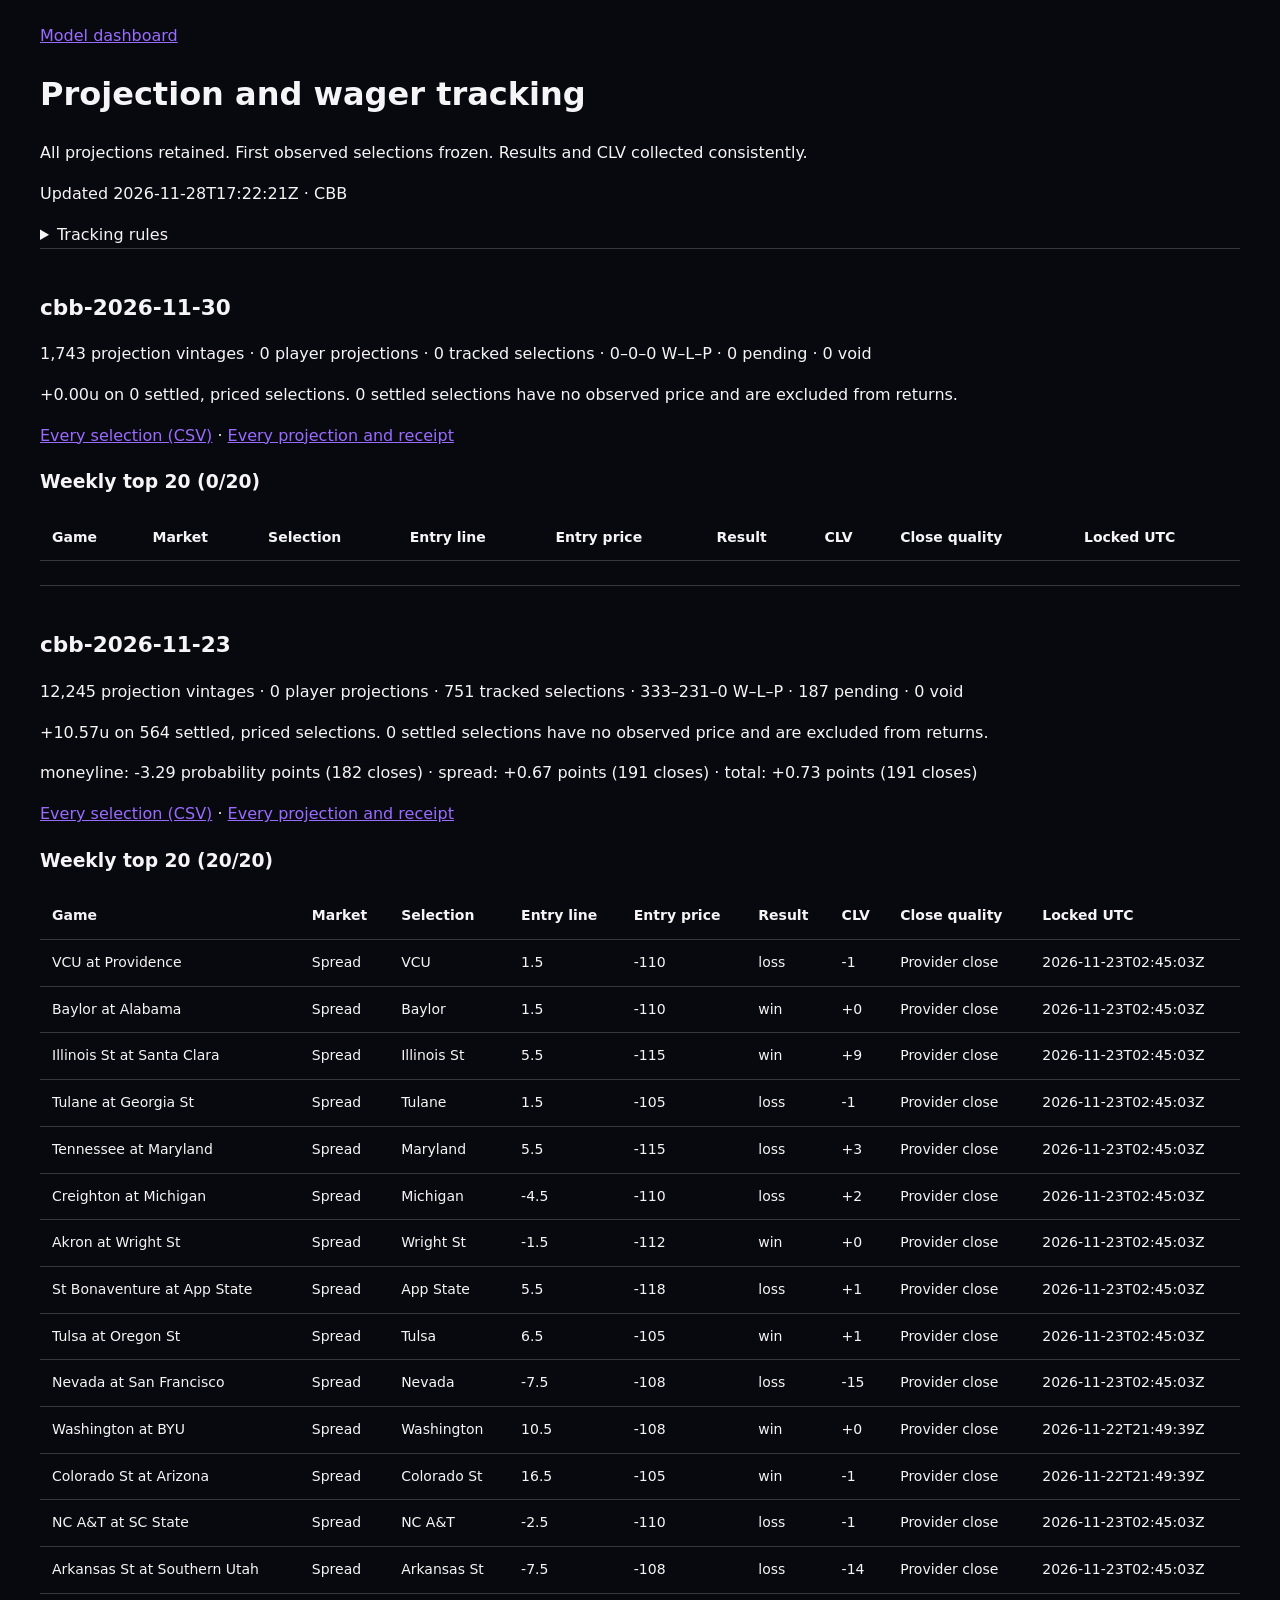
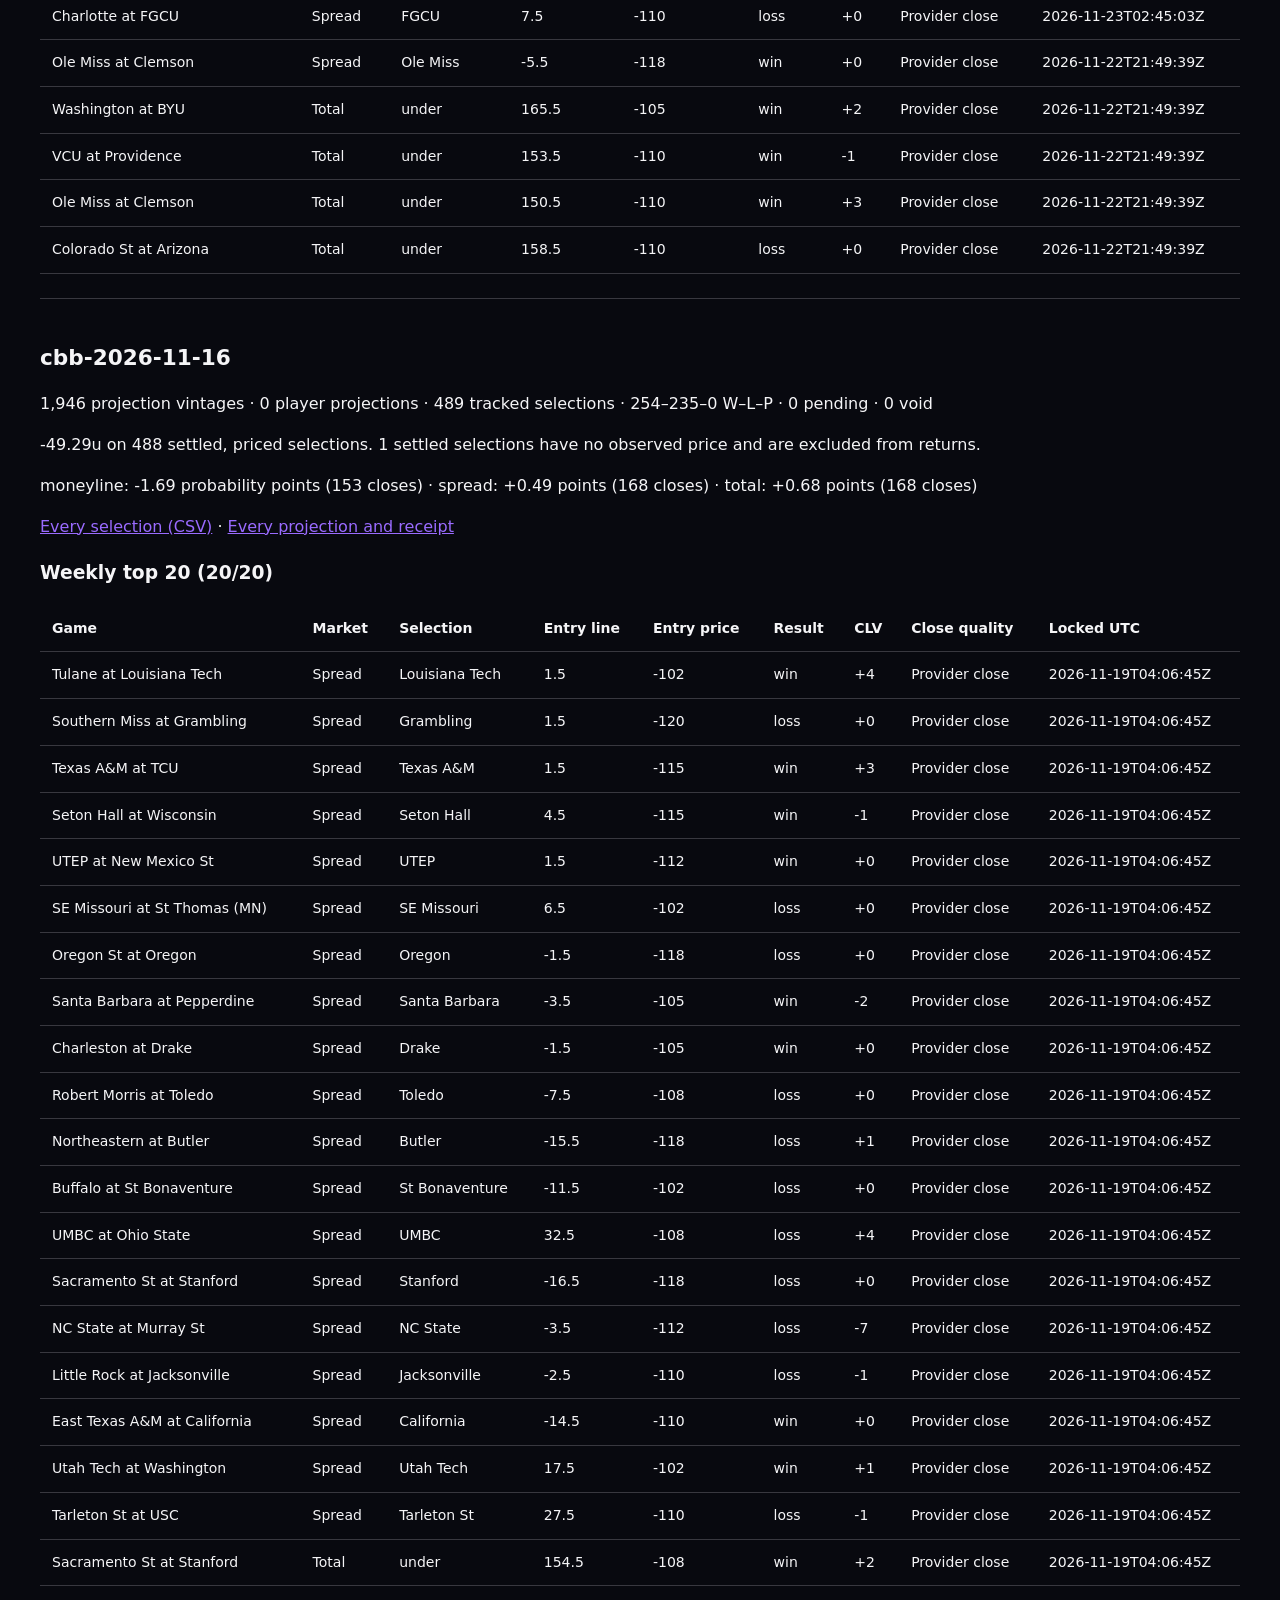
==== commit 533b4961: "Refresh CBB Model Center scores" ====
--- a/docs/tracking/index.html
+++ b/docs/tracking/index.html
@@ -1 +1 @@
-<!doctype html><html lang="en"><meta charset="utf-8"><meta name="viewport" content="width=device-width,initial-scale=1"><title>Projection and wager tracking · Chase Analytics</title><style>:root{color-scheme:dark}body{background:#08090f;color:#f5f5f7;font:16px/1.55 system-ui;margin:0;padding:24px}main{max-width:1200px;margin:auto}a{color:#9a6bff}section{border-top:1px solid #38383f;padding:24px 0}h1{font-size:2rem}h2{font-size:1.35rem}table{border-collapse:collapse;width:100%;font-size:.875rem}td,th{text-align:left;padding:12px;border-bottom:1px solid #38383f;white-space:nowrap}.scroll{overflow:auto}p{max-width:100ch}small{color:#b6b6c2}</style><main><a href="../">Model dashboard</a><h1>Projection and wager tracking</h1><p>All projections retained. First observed selections frozen. Results and CLV collected consistently.</p><p>Updated 2026-11-28T16:52:51Z · CBB</p><details><summary>Tracking rules</summary><p>Every published game and player projection is archived, including unpriced projections. A tracked wager is a paper selection at its first observed DraftKings number; side, line and price stay frozen. Official football weeks apply to NFL/CFB; NBA/CBB use Monday–Sunday Eastern. The weekly featured cohort has at most 20 entries, locked before kickoff; later candidates fill empty slots. All remaining selections stay in the full record. Ranking uses absolute model-minus-line disagreement divided by the larger of the model number, line magnitude, and one; moneylines use model probability relative to price break-even. This is a tracking rank, not a calibrated edge. CLV uses a named provider close, or an explicitly labeled last observed prestart quote within 60 minutes. Missing close and missing prices stay missing. Moneyline CLV is in implied-probability points; line-market CLV is in points from the selected side. Returns risk one unit and use the actual observed price. No history is truncated, no historical selections are manufactured, and no real wagers are placed.</p></details><section><h2>cbb-2026-11-30</h2><p>1,575 projection vintages · 0 player projections · 0 tracked selections · 0–0–0 W–L–P · 0 pending · 0 void</p><p>+0.00u on 0 settled, priced selections. 0 settled selections have no observed price and are excluded from returns.</p><p></p><p><a href="cbb-2026-11-30.csv">Every selection (CSV)</a> · <a href="cbb-2026-11-30.json.gz">Every projection and receipt</a></p><h3>Weekly top 20 (0/20)</h3><div class="scroll" tabindex="0" role="region" aria-label="Weekly selections"><table><thead><tr><th>Game</th><th>Market</th><th>Selection</th><th>Entry line</th><th>Entry price</th><th>Result</th><th>CLV</th><th>Close quality</th><th>Locked UTC</th></tr></thead><tbody></tbody></table></div></section><section><h2>cbb-2026-11-23</h2><p>12,140 projection vintages · 0 player projections · 751 tracked selections · 333–231–0 W–L–P · 187 pending · 0 void</p><p>+10.57u on 564 settled, priced selections. 0 settled selections have no observed price and are excluded from returns.</p><p>moneyline: -3.29 probability points (182 closes) · spread: +0.67 points (191 closes) · total: +0.73 points (191 closes)</p><p><a href="cbb-2026-11-23.csv">Every selection (CSV)</a> · <a href="cbb-2026-11-23.json.gz">Every projection and receipt</a></p><h3>Weekly top 20 (20/20)</h3><div class="scroll" tabindex="0" role="region" aria-label="Weekly selections"><table><thead><tr><th>Game</th><th>Market</th><th>Selection</th><th>Entry line</th><th>Entry price</th><th>Result</th><th>CLV</th><th>Close quality</th><th>Locked UTC</th></tr></thead><tbody><tr><td>VCU at Providence</td><td>Spread</td><td>VCU</td><td>1.5</td><td>-110</td><td>loss</td><td>-1</td><td>Provider close</td><td>2026-11-23T02:45:03Z</td></tr><tr><td>Baylor at Alabama</td><td>Spread</td><td>Baylor</td><td>1.5</td><td>-110</td><td>win</td><td>+0</td><td>Provider close</td><td>2026-11-23T02:45:03Z</td></tr><tr><td>Illinois St at Santa Clara</td><td>Spread</td><td>Illinois St</td><td>5.5</td><td>-115</td><td>win</td><td>+9</td><td>Provider close</td><td>2026-11-23T02:45:03Z</td></tr><tr><td>Tulane at Georgia St</td><td>Spread</td><td>Tulane</td><td>1.5</td><td>-105</td><td>loss</td><td>-1</td><td>Provider close</td><td>2026-11-23T02:45:03Z</td></tr><tr><td>Tennessee at Maryland</td><td>Spread</td><td>Maryland</td><td>5.5</td><td>-115</td><td>loss</td><td>+3</td><td>Provider close</td><td>2026-11-23T02:45:03Z</td></tr><tr><td>Creighton at Michigan</td><td>Spread</td><td>Michigan</td><td>-4.5</td><td>-110</td><td>loss</td><td>+2</td><td>Provider close</td><td>2026-11-23T02:45:03Z</td></tr><tr><td>Akron at Wright St</td><td>Spread</td><td>Wright St</td><td>-1.5</td><td>-112</td><td>win</td><td>+0</td><td>Provider close</td><td>2026-11-23T02:45:03Z</td></tr><tr><td>St Bonaventure at App State</td><td>Spread</td><td>App State</td><td>5.5</td><td>-118</td><td>loss</td><td>+1</td><td>Provider close</td><td>2026-11-23T02:45:03Z</td></tr><tr><td>Tulsa at Oregon St</td><td>Spread</td><td>Tulsa</td><td>6.5</td><td>-105</td><td>win</td><td>+1</td><td>Provider close</td><td>2026-11-23T02:45:03Z</td></tr><tr><td>Nevada at San Francisco</td><td>Spread</td><td>Nevada</td><td>-7.5</td><td>-108</td><td>loss</td><td>-15</td><td>Provider close</td><td>2026-11-23T02:45:03Z</td></tr><tr><td>Washington at BYU</td><td>Spread</td><td>Washington</td><td>10.5</td><td>-108</td><td>win</td><td>+0</td><td>Provider close</td><td>2026-11-22T21:49:39Z</td></tr><tr><td>Colorado St at Arizona</td><td>Spread</td><td>Colorado St</td><td>16.5</td><td>-105</td><td>win</td><td>-1</td><td>Provider close</td><td>2026-11-22T21:49:39Z</td></tr><tr><td>NC A&amp;T at SC State</td><td>Spread</td><td>NC A&amp;T</td><td>-2.5</td><td>-110</td><td>loss</td><td>-1</td><td>Provider close</td><td>2026-11-23T02:45:03Z</td></tr><tr><td>Arkansas St at Southern Utah</td><td>Spread</td><td>Arkansas St</td><td>-7.5</td><td>-108</td><td>loss</td><td>-14</td><td>Provider close</td><td>2026-11-23T02:45:03Z</td></tr><tr><td>Charlotte at FGCU</td><td>Spread</td><td>FGCU</td><td>7.5</td><td>-110</td><td>loss</td><td>+0</td><td>Provider close</td><td>2026-11-23T02:45:03Z</td></tr><tr><td>Ole Miss at Clemson</td><td>Spread</td><td>Ole Miss</td><td>-5.5</td><td>-118</td><td>win</td><td>+0</td><td>Provider close</td><td>2026-11-22T21:49:39Z</td></tr><tr><td>Washington at BYU</td><td>Total</td><td>under</td><td>165.5</td><td>-105</td><td>win</td><td>+2</td><td>Provider close</td><td>2026-11-22T21:49:39Z</td></tr><tr><td>VCU at Providence</td><td>Total</td><td>under</td><td>153.5</td><td>-110</td><td>win</td><td>-1</td><td>Provider close</td><td>2026-11-22T21:49:39Z</td></tr><tr><td>Ole Miss at Clemson</td><td>Total</td><td>under</td><td>150.5</td><td>-110</td><td>win</td><td>+3</td><td>Provider close</td><td>2026-11-22T21:49:39Z</td></tr><tr><td>Colorado St at Arizona</td><td>Total</td><td>under</td><td>158.5</td><td>-110</td><td>loss</td><td>+0</td><td>Provider close</td><td>2026-11-22T21:49:39Z</td></tr></tbody></table></div></section><section><h2>cbb-2026-11-16</h2><p>1,946 projection vintages · 0 player projections · 489 tracked selections · 254–235–0 W–L–P · 0 pending · 0 void</p><p>-49.29u on 488 settled, priced selections. 1 settled selections have no observed price and are excluded from returns.</p><p>moneyline: -1.69 probability points (153 closes) · spread: +0.49 points (168 closes) · total: +0.68 points (168 closes)</p><p><a href="cbb-2026-11-16.csv">Every selection (CSV)</a> · <a href="cbb-2026-11-16.json.gz">Every projection and receipt</a></p><h3>Weekly top 20 (20/20)</h3><div class="scroll" tabindex="0" role="region" aria-label="Weekly selections"><table><thead><tr><th>Game</th><th>Market</th><th>Selection</th><th>Entry line</th><th>Entry price</th><th>Result</th><th>CLV</th><th>Close quality</th><th>Locked UTC</th></tr></thead><tbody><tr><td>Tulane at Louisiana Tech</td><td>Spread</td><td>Louisiana Tech</td><td>1.5</td><td>-102</td><td>win</td><td>+4</td><td>Provider close</td><td>2026-11-19T04:06:45Z</td></tr><tr><td>Southern Miss at Grambling</td><td>Spread</td><td>Grambling</td><td>1.5</td><td>-120</td><td>loss</td><td>+0</td><td>Provider close</td><td>2026-11-19T04:06:45Z</td></tr><tr><td>Texas A&amp;M at TCU</td><td>Spread</td><td>Texas A&amp;M</td><td>1.5</td><td>-115</td><td>win</td><td>+3</td><td>Provider close</td><td>2026-11-19T04:06:45Z</td></tr><tr><td>Seton Hall at Wisconsin</td><td>Spread</td><td>Seton Hall</td><td>4.5</td><td>-115</td><td>win</td><td>-1</td><td>Provider close</td><td>2026-11-19T04:06:45Z</td></tr><tr><td>UTEP at New Mexico St</td><td>Spread</td><td>UTEP</td><td>1.5</td><td>-112</td><td>win</td><td>+0</td><td>Provider close</td><td>2026-11-19T04:06:45Z</td></tr><tr><td>SE Missouri at St Thomas (MN)</td><td>Spread</td><td>SE Missouri</td><td>6.5</td><td>-102</td><td>loss</td><td>+0</td><td>Provider close</td><td>2026-11-19T04:06:45Z</td></tr><tr><td>Oregon St at Oregon</td><td>Spread</td><td>Oregon</td><td>-1.5</td><td>-118</td><td>loss</td><td>+0</td><td>Provider close</td><td>2026-11-19T04:06:45Z</td></tr><tr><td>Santa Barbara at Pepperdine</td><td>Spread</td><td>Santa Barbara</td><td>-3.5</td><td>-105</td><td>win</td><td>-2</td><td>Provider close</td><td>2026-11-19T04:06:45Z</td></tr><tr><td>Charleston at Drake</td><td>Spread</td><td>Drake</td><td>-1.5</td><td>-105</td><td>win</td><td>+0</td><td>Provider close</td><td>2026-11-19T04:06:45Z</td></tr><tr><td>Robert Morris at Toledo</td><td>Spread</td><td>Toledo</td><td>-7.5</td><td>-108</td><td>loss</td><td>+0</td><td>Provider close</td><td>2026-11-19T04:06:45Z</td></tr><tr><td>Northeastern at Butler</td><td>Spread</td><td>Butler</td><td>-15.5</td><td>-118</td><td>loss</td><td>+1</td><td>Provider close</td><td>2026-11-19T04:06:45Z</td></tr><tr><td>Buffalo at St Bonaventure</td><td>Spread</td><td>St Bonaventure</td><td>-11.5</td><td>-102</td><td>loss</td><td>+0</td><td>Provider close</td><td>2026-11-19T04:06:45Z</td></tr><tr><td>UMBC at Ohio State</td><td>Spread</td><td>UMBC</td><td>32.5</td><td>-108</td><td>loss</td><td>+4</td><td>Provider close</td><td>2026-11-19T04:06:45Z</td></tr><tr><td>Sacramento St at Stanford</td><td>Spread</td><td>Stanford</td><td>-16.5</td><td>-118</td><td>loss</td><td>+0</td><td>Provider close</td><td>2026-11-19T04:06:45Z</td></tr><tr><td>NC State at Murray St</td><td>Spread</td><td>NC State</td><td>-3.5</td><td>-112</td><td>loss</td><td>-7</td><td>Provider close</td><td>2026-11-19T04:06:45Z</td></tr><tr><td>Little Rock at Jacksonville</td><td>Spread</td><td>Jacksonville</td><td>-2.5</td><td>-110</td><td>loss</td><td>-1</td><td>Provider close</td><td>2026-11-19T04:06:45Z</td></tr><tr><td>East Texas A&amp;M at California</td><td>Spread</td><td>California</td><td>-14.5</td><td>-110</td><td>win</td><td>+0</td><td>Provider close</td><td>2026-11-19T04:06:45Z</td></tr><tr><td>Utah Tech at Washington</td><td>Spread</td><td>Utah Tech</td><td>17.5</td><td>-102</td><td>win</td><td>+1</td><td>Provider close</td><td>2026-11-19T04:06:45Z</td></tr><tr><td>Tarleton St at USC</td><td>Spread</td><td>Tarleton St</td><td>27.5</td><td>-110</td><td>loss</td><td>-1</td><td>Provider close</td><td>2026-11-19T04:06:45Z</td></tr><tr><td>Sacramento St at Stanford</td><td>Total</td><td>under</td><td>154.5</td><td>-108</td><td>win</td><td>+2</td><td>Provider close</td><td>2026-11-19T04:06:45Z</td></tr></tbody></table></div></section></main></html>+<!doctype html><html lang="en"><meta charset="utf-8"><meta name="viewport" content="width=device-width,initial-scale=1"><title>Projection and wager tracking · Chase Analytics</title><style>:root{color-scheme:dark}body{background:#08090f;color:#f5f5f7;font:16px/1.55 system-ui;margin:0;padding:24px}main{max-width:1200px;margin:auto}a{color:#9a6bff}section{border-top:1px solid #38383f;padding:24px 0}h1{font-size:2rem}h2{font-size:1.35rem}table{border-collapse:collapse;width:100%;font-size:.875rem}td,th{text-align:left;padding:12px;border-bottom:1px solid #38383f;white-space:nowrap}.scroll{overflow:auto}p{max-width:100ch}small{color:#b6b6c2}</style><main><a href="../">Model dashboard</a><h1>Projection and wager tracking</h1><p>All projections retained. First observed selections frozen. Results and CLV collected consistently.</p><p>Updated 2026-11-28T17:22:21Z · CBB</p><details><summary>Tracking rules</summary><p>Every published game and player projection is archived, including unpriced projections. A tracked wager is a paper selection at its first observed DraftKings number; side, line and price stay frozen. Official football weeks apply to NFL/CFB; NBA/CBB use Monday–Sunday Eastern. The weekly featured cohort has at most 20 entries, locked before kickoff; later candidates fill empty slots. All remaining selections stay in the full record. Ranking uses absolute model-minus-line disagreement divided by the larger of the model number, line magnitude, and one; moneylines use model probability relative to price break-even. This is a tracking rank, not a calibrated edge. CLV uses a named provider close, or an explicitly labeled last observed prestart quote within 60 minutes. Missing close and missing prices stay missing. Moneyline CLV is in implied-probability points; line-market CLV is in points from the selected side. Returns risk one unit and use the actual observed price. No history is truncated, no historical selections are manufactured, and no real wagers are placed.</p></details><section><h2>cbb-2026-11-30</h2><p>1,743 projection vintages · 0 player projections · 0 tracked selections · 0–0–0 W–L–P · 0 pending · 0 void</p><p>+0.00u on 0 settled, priced selections. 0 settled selections have no observed price and are excluded from returns.</p><p></p><p><a href="cbb-2026-11-30.csv">Every selection (CSV)</a> · <a href="cbb-2026-11-30.json.gz">Every projection and receipt</a></p><h3>Weekly top 20 (0/20)</h3><div class="scroll" tabindex="0" role="region" aria-label="Weekly selections"><table><thead><tr><th>Game</th><th>Market</th><th>Selection</th><th>Entry line</th><th>Entry price</th><th>Result</th><th>CLV</th><th>Close quality</th><th>Locked UTC</th></tr></thead><tbody></tbody></table></div></section><section><h2>cbb-2026-11-23</h2><p>12,245 projection vintages · 0 player projections · 751 tracked selections · 333–231–0 W–L–P · 187 pending · 0 void</p><p>+10.57u on 564 settled, priced selections. 0 settled selections have no observed price and are excluded from returns.</p><p>moneyline: -3.29 probability points (182 closes) · spread: +0.67 points (191 closes) · total: +0.73 points (191 closes)</p><p><a href="cbb-2026-11-23.csv">Every selection (CSV)</a> · <a href="cbb-2026-11-23.json.gz">Every projection and receipt</a></p><h3>Weekly top 20 (20/20)</h3><div class="scroll" tabindex="0" role="region" aria-label="Weekly selections"><table><thead><tr><th>Game</th><th>Market</th><th>Selection</th><th>Entry line</th><th>Entry price</th><th>Result</th><th>CLV</th><th>Close quality</th><th>Locked UTC</th></tr></thead><tbody><tr><td>VCU at Providence</td><td>Spread</td><td>VCU</td><td>1.5</td><td>-110</td><td>loss</td><td>-1</td><td>Provider close</td><td>2026-11-23T02:45:03Z</td></tr><tr><td>Baylor at Alabama</td><td>Spread</td><td>Baylor</td><td>1.5</td><td>-110</td><td>win</td><td>+0</td><td>Provider close</td><td>2026-11-23T02:45:03Z</td></tr><tr><td>Illinois St at Santa Clara</td><td>Spread</td><td>Illinois St</td><td>5.5</td><td>-115</td><td>win</td><td>+9</td><td>Provider close</td><td>2026-11-23T02:45:03Z</td></tr><tr><td>Tulane at Georgia St</td><td>Spread</td><td>Tulane</td><td>1.5</td><td>-105</td><td>loss</td><td>-1</td><td>Provider close</td><td>2026-11-23T02:45:03Z</td></tr><tr><td>Tennessee at Maryland</td><td>Spread</td><td>Maryland</td><td>5.5</td><td>-115</td><td>loss</td><td>+3</td><td>Provider close</td><td>2026-11-23T02:45:03Z</td></tr><tr><td>Creighton at Michigan</td><td>Spread</td><td>Michigan</td><td>-4.5</td><td>-110</td><td>loss</td><td>+2</td><td>Provider close</td><td>2026-11-23T02:45:03Z</td></tr><tr><td>Akron at Wright St</td><td>Spread</td><td>Wright St</td><td>-1.5</td><td>-112</td><td>win</td><td>+0</td><td>Provider close</td><td>2026-11-23T02:45:03Z</td></tr><tr><td>St Bonaventure at App State</td><td>Spread</td><td>App State</td><td>5.5</td><td>-118</td><td>loss</td><td>+1</td><td>Provider close</td><td>2026-11-23T02:45:03Z</td></tr><tr><td>Tulsa at Oregon St</td><td>Spread</td><td>Tulsa</td><td>6.5</td><td>-105</td><td>win</td><td>+1</td><td>Provider close</td><td>2026-11-23T02:45:03Z</td></tr><tr><td>Nevada at San Francisco</td><td>Spread</td><td>Nevada</td><td>-7.5</td><td>-108</td><td>loss</td><td>-15</td><td>Provider close</td><td>2026-11-23T02:45:03Z</td></tr><tr><td>Washington at BYU</td><td>Spread</td><td>Washington</td><td>10.5</td><td>-108</td><td>win</td><td>+0</td><td>Provider close</td><td>2026-11-22T21:49:39Z</td></tr><tr><td>Colorado St at Arizona</td><td>Spread</td><td>Colorado St</td><td>16.5</td><td>-105</td><td>win</td><td>-1</td><td>Provider close</td><td>2026-11-22T21:49:39Z</td></tr><tr><td>NC A&amp;T at SC State</td><td>Spread</td><td>NC A&amp;T</td><td>-2.5</td><td>-110</td><td>loss</td><td>-1</td><td>Provider close</td><td>2026-11-23T02:45:03Z</td></tr><tr><td>Arkansas St at Southern Utah</td><td>Spread</td><td>Arkansas St</td><td>-7.5</td><td>-108</td><td>loss</td><td>-14</td><td>Provider close</td><td>2026-11-23T02:45:03Z</td></tr><tr><td>Charlotte at FGCU</td><td>Spread</td><td>FGCU</td><td>7.5</td><td>-110</td><td>loss</td><td>+0</td><td>Provider close</td><td>2026-11-23T02:45:03Z</td></tr><tr><td>Ole Miss at Clemson</td><td>Spread</td><td>Ole Miss</td><td>-5.5</td><td>-118</td><td>win</td><td>+0</td><td>Provider close</td><td>2026-11-22T21:49:39Z</td></tr><tr><td>Washington at BYU</td><td>Total</td><td>under</td><td>165.5</td><td>-105</td><td>win</td><td>+2</td><td>Provider close</td><td>2026-11-22T21:49:39Z</td></tr><tr><td>VCU at Providence</td><td>Total</td><td>under</td><td>153.5</td><td>-110</td><td>win</td><td>-1</td><td>Provider close</td><td>2026-11-22T21:49:39Z</td></tr><tr><td>Ole Miss at Clemson</td><td>Total</td><td>under</td><td>150.5</td><td>-110</td><td>win</td><td>+3</td><td>Provider close</td><td>2026-11-22T21:49:39Z</td></tr><tr><td>Colorado St at Arizona</td><td>Total</td><td>under</td><td>158.5</td><td>-110</td><td>loss</td><td>+0</td><td>Provider close</td><td>2026-11-22T21:49:39Z</td></tr></tbody></table></div></section><section><h2>cbb-2026-11-16</h2><p>1,946 projection vintages · 0 player projections · 489 tracked selections · 254–235–0 W–L–P · 0 pending · 0 void</p><p>-49.29u on 488 settled, priced selections. 1 settled selections have no observed price and are excluded from returns.</p><p>moneyline: -1.69 probability points (153 closes) · spread: +0.49 points (168 closes) · total: +0.68 points (168 closes)</p><p><a href="cbb-2026-11-16.csv">Every selection (CSV)</a> · <a href="cbb-2026-11-16.json.gz">Every projection and receipt</a></p><h3>Weekly top 20 (20/20)</h3><div class="scroll" tabindex="0" role="region" aria-label="Weekly selections"><table><thead><tr><th>Game</th><th>Market</th><th>Selection</th><th>Entry line</th><th>Entry price</th><th>Result</th><th>CLV</th><th>Close quality</th><th>Locked UTC</th></tr></thead><tbody><tr><td>Tulane at Louisiana Tech</td><td>Spread</td><td>Louisiana Tech</td><td>1.5</td><td>-102</td><td>win</td><td>+4</td><td>Provider close</td><td>2026-11-19T04:06:45Z</td></tr><tr><td>Southern Miss at Grambling</td><td>Spread</td><td>Grambling</td><td>1.5</td><td>-120</td><td>loss</td><td>+0</td><td>Provider close</td><td>2026-11-19T04:06:45Z</td></tr><tr><td>Texas A&amp;M at TCU</td><td>Spread</td><td>Texas A&amp;M</td><td>1.5</td><td>-115</td><td>win</td><td>+3</td><td>Provider close</td><td>2026-11-19T04:06:45Z</td></tr><tr><td>Seton Hall at Wisconsin</td><td>Spread</td><td>Seton Hall</td><td>4.5</td><td>-115</td><td>win</td><td>-1</td><td>Provider close</td><td>2026-11-19T04:06:45Z</td></tr><tr><td>UTEP at New Mexico St</td><td>Spread</td><td>UTEP</td><td>1.5</td><td>-112</td><td>win</td><td>+0</td><td>Provider close</td><td>2026-11-19T04:06:45Z</td></tr><tr><td>SE Missouri at St Thomas (MN)</td><td>Spread</td><td>SE Missouri</td><td>6.5</td><td>-102</td><td>loss</td><td>+0</td><td>Provider close</td><td>2026-11-19T04:06:45Z</td></tr><tr><td>Oregon St at Oregon</td><td>Spread</td><td>Oregon</td><td>-1.5</td><td>-118</td><td>loss</td><td>+0</td><td>Provider close</td><td>2026-11-19T04:06:45Z</td></tr><tr><td>Santa Barbara at Pepperdine</td><td>Spread</td><td>Santa Barbara</td><td>-3.5</td><td>-105</td><td>win</td><td>-2</td><td>Provider close</td><td>2026-11-19T04:06:45Z</td></tr><tr><td>Charleston at Drake</td><td>Spread</td><td>Drake</td><td>-1.5</td><td>-105</td><td>win</td><td>+0</td><td>Provider close</td><td>2026-11-19T04:06:45Z</td></tr><tr><td>Robert Morris at Toledo</td><td>Spread</td><td>Toledo</td><td>-7.5</td><td>-108</td><td>loss</td><td>+0</td><td>Provider close</td><td>2026-11-19T04:06:45Z</td></tr><tr><td>Northeastern at Butler</td><td>Spread</td><td>Butler</td><td>-15.5</td><td>-118</td><td>loss</td><td>+1</td><td>Provider close</td><td>2026-11-19T04:06:45Z</td></tr><tr><td>Buffalo at St Bonaventure</td><td>Spread</td><td>St Bonaventure</td><td>-11.5</td><td>-102</td><td>loss</td><td>+0</td><td>Provider close</td><td>2026-11-19T04:06:45Z</td></tr><tr><td>UMBC at Ohio State</td><td>Spread</td><td>UMBC</td><td>32.5</td><td>-108</td><td>loss</td><td>+4</td><td>Provider close</td><td>2026-11-19T04:06:45Z</td></tr><tr><td>Sacramento St at Stanford</td><td>Spread</td><td>Stanford</td><td>-16.5</td><td>-118</td><td>loss</td><td>+0</td><td>Provider close</td><td>2026-11-19T04:06:45Z</td></tr><tr><td>NC State at Murray St</td><td>Spread</td><td>NC State</td><td>-3.5</td><td>-112</td><td>loss</td><td>-7</td><td>Provider close</td><td>2026-11-19T04:06:45Z</td></tr><tr><td>Little Rock at Jacksonville</td><td>Spread</td><td>Jacksonville</td><td>-2.5</td><td>-110</td><td>loss</td><td>-1</td><td>Provider close</td><td>2026-11-19T04:06:45Z</td></tr><tr><td>East Texas A&amp;M at California</td><td>Spread</td><td>California</td><td>-14.5</td><td>-110</td><td>win</td><td>+0</td><td>Provider close</td><td>2026-11-19T04:06:45Z</td></tr><tr><td>Utah Tech at Washington</td><td>Spread</td><td>Utah Tech</td><td>17.5</td><td>-102</td><td>win</td><td>+1</td><td>Provider close</td><td>2026-11-19T04:06:45Z</td></tr><tr><td>Tarleton St at USC</td><td>Spread</td><td>Tarleton St</td><td>27.5</td><td>-110</td><td>loss</td><td>-1</td><td>Provider close</td><td>2026-11-19T04:06:45Z</td></tr><tr><td>Sacramento St at Stanford</td><td>Total</td><td>under</td><td>154.5</td><td>-108</td><td>win</td><td>+2</td><td>Provider close</td><td>2026-11-19T04:06:45Z</td></tr></tbody></table></div></section></main></html>
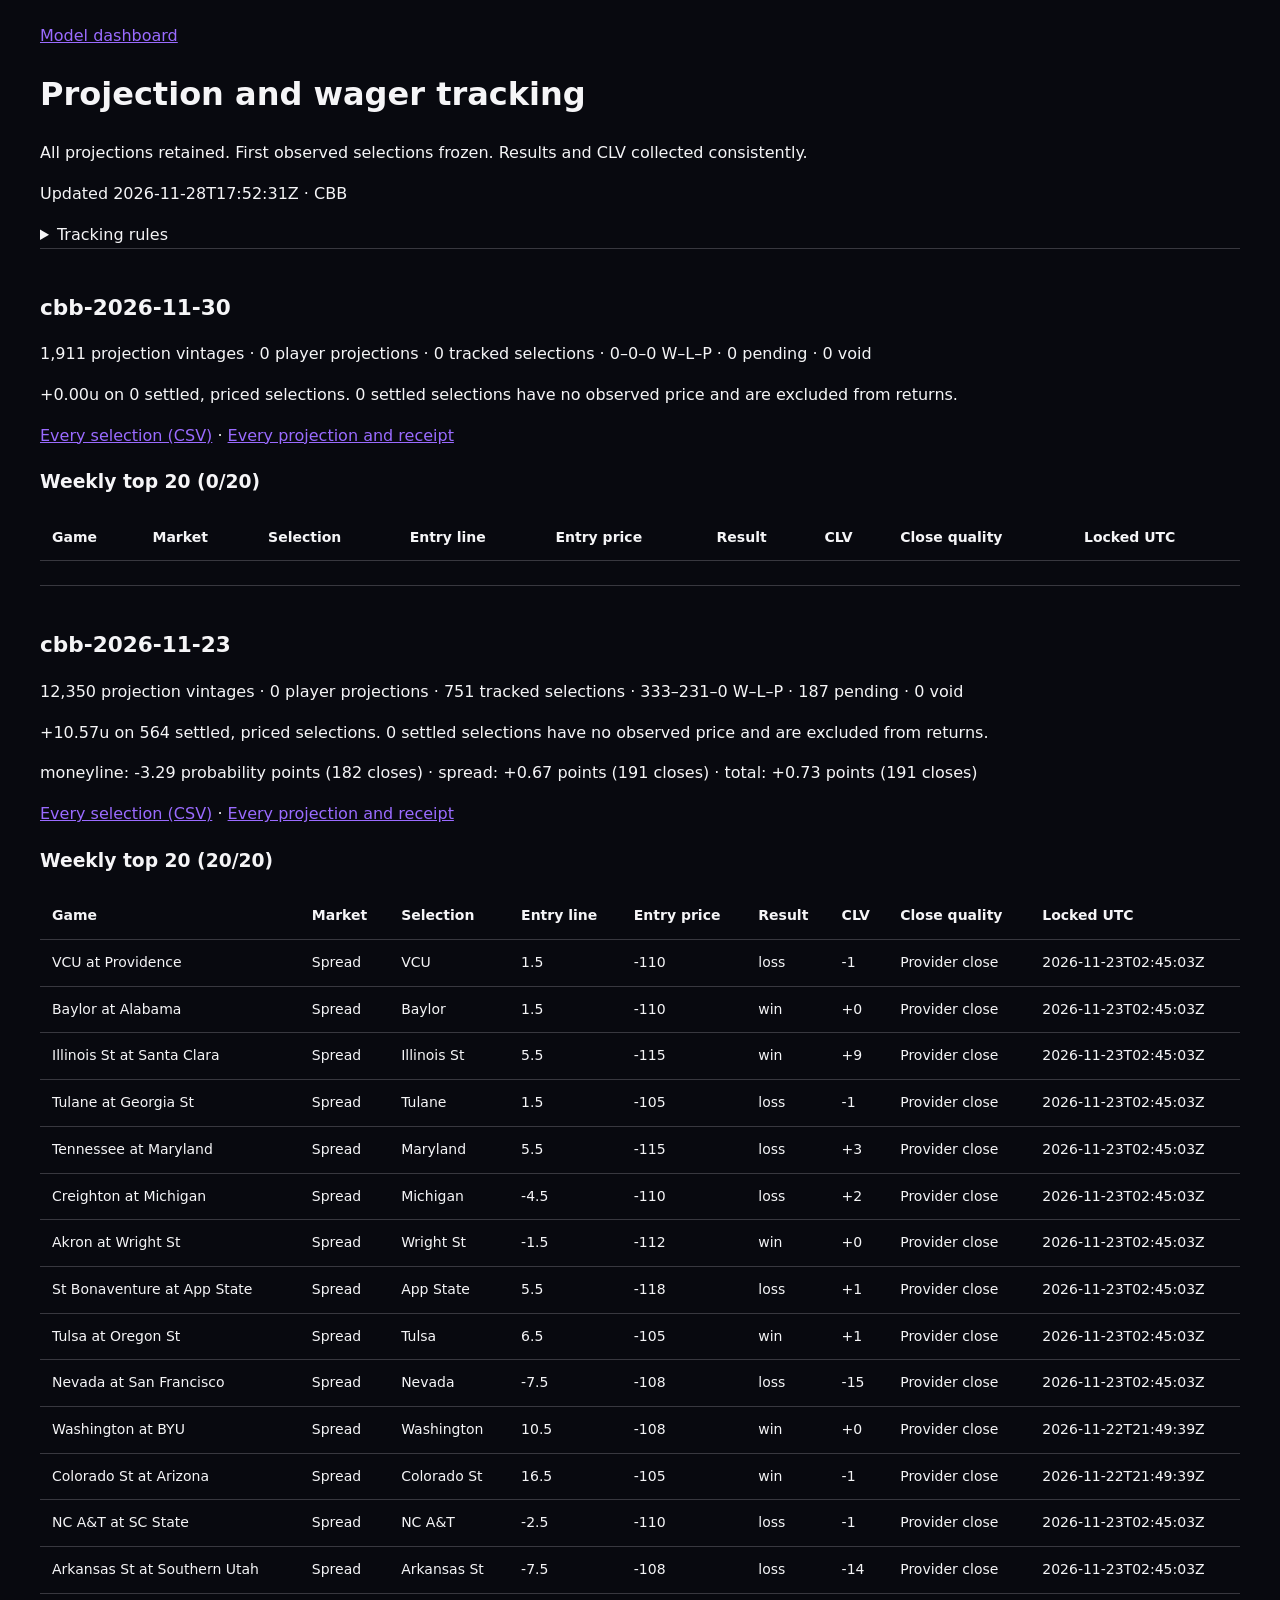
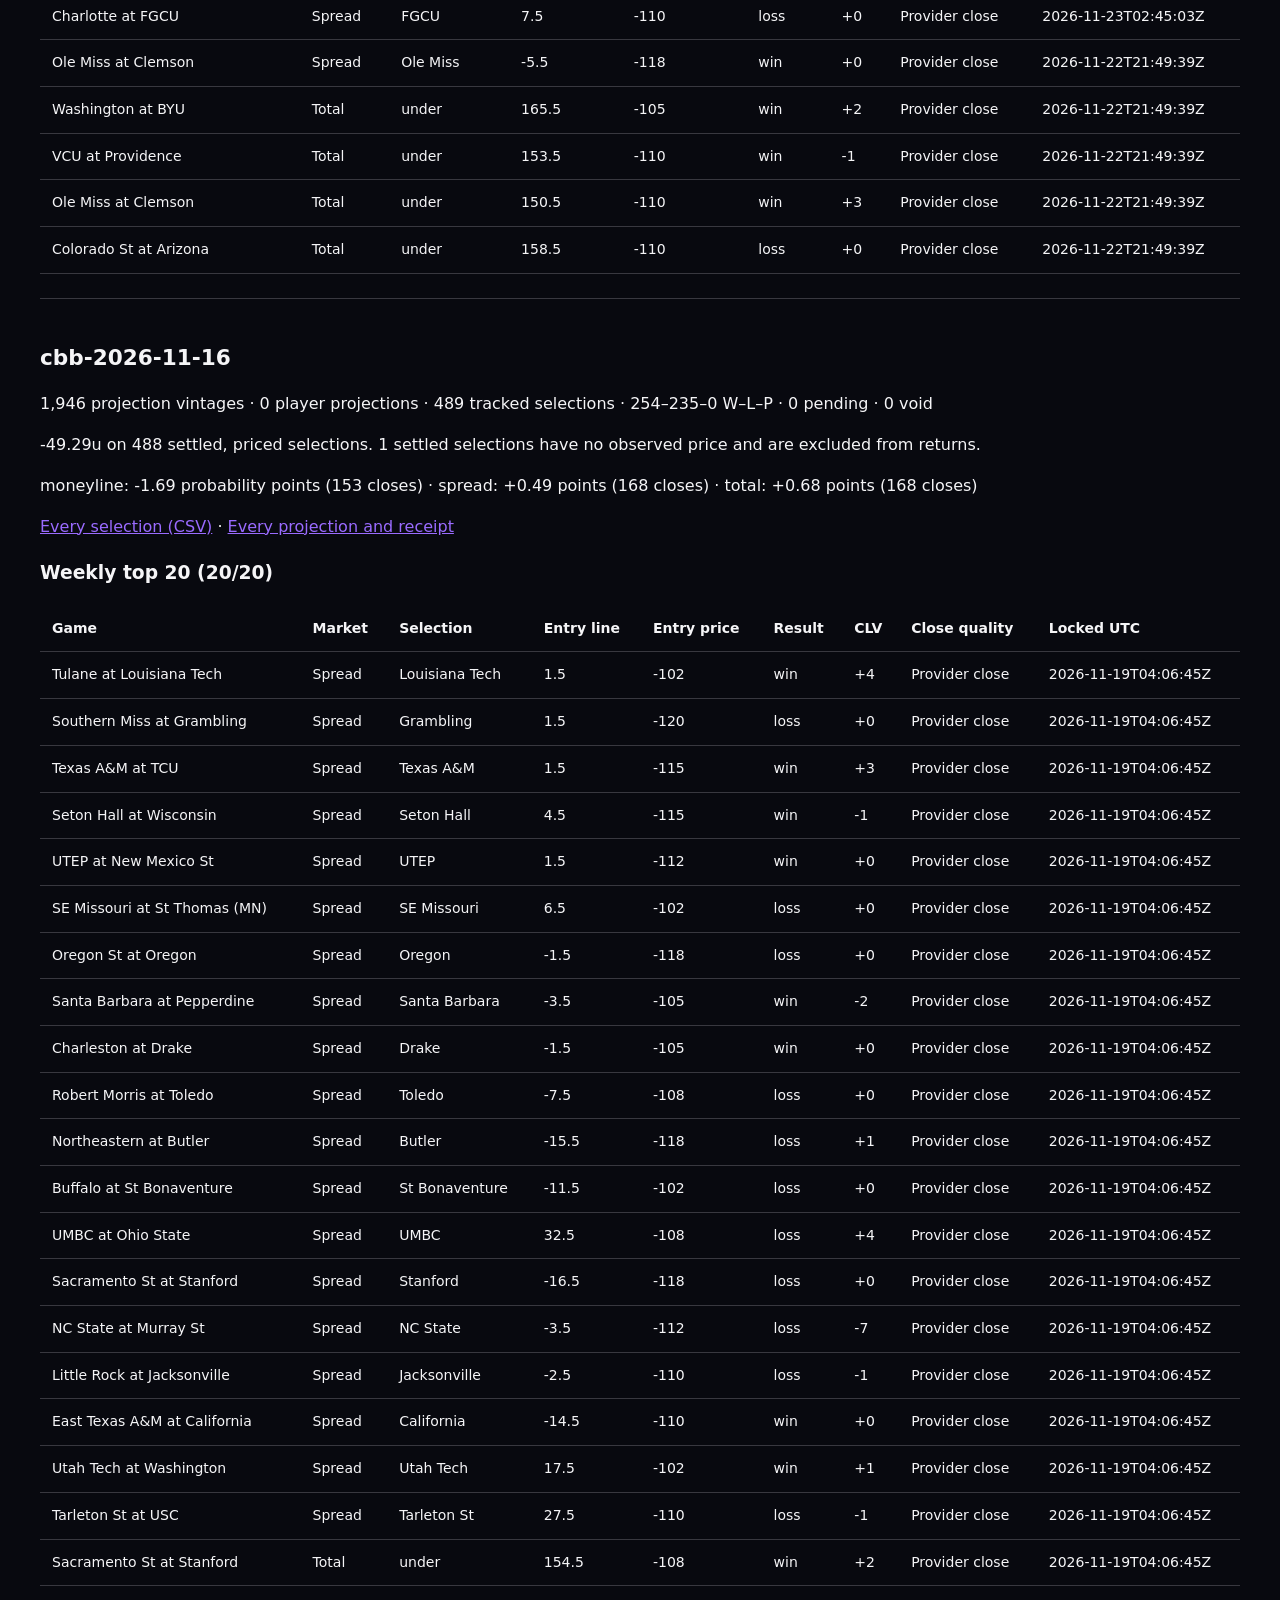
==== commit 33a60af2: "Refresh CBB Model Center scores" ====
--- a/docs/tracking/index.html
+++ b/docs/tracking/index.html
@@ -1 +1 @@
-<!doctype html><html lang="en"><meta charset="utf-8"><meta name="viewport" content="width=device-width,initial-scale=1"><title>Projection and wager tracking · Chase Analytics</title><style>:root{color-scheme:dark}body{background:#08090f;color:#f5f5f7;font:16px/1.55 system-ui;margin:0;padding:24px}main{max-width:1200px;margin:auto}a{color:#9a6bff}section{border-top:1px solid #38383f;padding:24px 0}h1{font-size:2rem}h2{font-size:1.35rem}table{border-collapse:collapse;width:100%;font-size:.875rem}td,th{text-align:left;padding:12px;border-bottom:1px solid #38383f;white-space:nowrap}.scroll{overflow:auto}p{max-width:100ch}small{color:#b6b6c2}</style><main><a href="../">Model dashboard</a><h1>Projection and wager tracking</h1><p>All projections retained. First observed selections frozen. Results and CLV collected consistently.</p><p>Updated 2026-11-28T17:22:21Z · CBB</p><details><summary>Tracking rules</summary><p>Every published game and player projection is archived, including unpriced projections. A tracked wager is a paper selection at its first observed DraftKings number; side, line and price stay frozen. Official football weeks apply to NFL/CFB; NBA/CBB use Monday–Sunday Eastern. The weekly featured cohort has at most 20 entries, locked before kickoff; later candidates fill empty slots. All remaining selections stay in the full record. Ranking uses absolute model-minus-line disagreement divided by the larger of the model number, line magnitude, and one; moneylines use model probability relative to price break-even. This is a tracking rank, not a calibrated edge. CLV uses a named provider close, or an explicitly labeled last observed prestart quote within 60 minutes. Missing close and missing prices stay missing. Moneyline CLV is in implied-probability points; line-market CLV is in points from the selected side. Returns risk one unit and use the actual observed price. No history is truncated, no historical selections are manufactured, and no real wagers are placed.</p></details><section><h2>cbb-2026-11-30</h2><p>1,743 projection vintages · 0 player projections · 0 tracked selections · 0–0–0 W–L–P · 0 pending · 0 void</p><p>+0.00u on 0 settled, priced selections. 0 settled selections have no observed price and are excluded from returns.</p><p></p><p><a href="cbb-2026-11-30.csv">Every selection (CSV)</a> · <a href="cbb-2026-11-30.json.gz">Every projection and receipt</a></p><h3>Weekly top 20 (0/20)</h3><div class="scroll" tabindex="0" role="region" aria-label="Weekly selections"><table><thead><tr><th>Game</th><th>Market</th><th>Selection</th><th>Entry line</th><th>Entry price</th><th>Result</th><th>CLV</th><th>Close quality</th><th>Locked UTC</th></tr></thead><tbody></tbody></table></div></section><section><h2>cbb-2026-11-23</h2><p>12,245 projection vintages · 0 player projections · 751 tracked selections · 333–231–0 W–L–P · 187 pending · 0 void</p><p>+10.57u on 564 settled, priced selections. 0 settled selections have no observed price and are excluded from returns.</p><p>moneyline: -3.29 probability points (182 closes) · spread: +0.67 points (191 closes) · total: +0.73 points (191 closes)</p><p><a href="cbb-2026-11-23.csv">Every selection (CSV)</a> · <a href="cbb-2026-11-23.json.gz">Every projection and receipt</a></p><h3>Weekly top 20 (20/20)</h3><div class="scroll" tabindex="0" role="region" aria-label="Weekly selections"><table><thead><tr><th>Game</th><th>Market</th><th>Selection</th><th>Entry line</th><th>Entry price</th><th>Result</th><th>CLV</th><th>Close quality</th><th>Locked UTC</th></tr></thead><tbody><tr><td>VCU at Providence</td><td>Spread</td><td>VCU</td><td>1.5</td><td>-110</td><td>loss</td><td>-1</td><td>Provider close</td><td>2026-11-23T02:45:03Z</td></tr><tr><td>Baylor at Alabama</td><td>Spread</td><td>Baylor</td><td>1.5</td><td>-110</td><td>win</td><td>+0</td><td>Provider close</td><td>2026-11-23T02:45:03Z</td></tr><tr><td>Illinois St at Santa Clara</td><td>Spread</td><td>Illinois St</td><td>5.5</td><td>-115</td><td>win</td><td>+9</td><td>Provider close</td><td>2026-11-23T02:45:03Z</td></tr><tr><td>Tulane at Georgia St</td><td>Spread</td><td>Tulane</td><td>1.5</td><td>-105</td><td>loss</td><td>-1</td><td>Provider close</td><td>2026-11-23T02:45:03Z</td></tr><tr><td>Tennessee at Maryland</td><td>Spread</td><td>Maryland</td><td>5.5</td><td>-115</td><td>loss</td><td>+3</td><td>Provider close</td><td>2026-11-23T02:45:03Z</td></tr><tr><td>Creighton at Michigan</td><td>Spread</td><td>Michigan</td><td>-4.5</td><td>-110</td><td>loss</td><td>+2</td><td>Provider close</td><td>2026-11-23T02:45:03Z</td></tr><tr><td>Akron at Wright St</td><td>Spread</td><td>Wright St</td><td>-1.5</td><td>-112</td><td>win</td><td>+0</td><td>Provider close</td><td>2026-11-23T02:45:03Z</td></tr><tr><td>St Bonaventure at App State</td><td>Spread</td><td>App State</td><td>5.5</td><td>-118</td><td>loss</td><td>+1</td><td>Provider close</td><td>2026-11-23T02:45:03Z</td></tr><tr><td>Tulsa at Oregon St</td><td>Spread</td><td>Tulsa</td><td>6.5</td><td>-105</td><td>win</td><td>+1</td><td>Provider close</td><td>2026-11-23T02:45:03Z</td></tr><tr><td>Nevada at San Francisco</td><td>Spread</td><td>Nevada</td><td>-7.5</td><td>-108</td><td>loss</td><td>-15</td><td>Provider close</td><td>2026-11-23T02:45:03Z</td></tr><tr><td>Washington at BYU</td><td>Spread</td><td>Washington</td><td>10.5</td><td>-108</td><td>win</td><td>+0</td><td>Provider close</td><td>2026-11-22T21:49:39Z</td></tr><tr><td>Colorado St at Arizona</td><td>Spread</td><td>Colorado St</td><td>16.5</td><td>-105</td><td>win</td><td>-1</td><td>Provider close</td><td>2026-11-22T21:49:39Z</td></tr><tr><td>NC A&amp;T at SC State</td><td>Spread</td><td>NC A&amp;T</td><td>-2.5</td><td>-110</td><td>loss</td><td>-1</td><td>Provider close</td><td>2026-11-23T02:45:03Z</td></tr><tr><td>Arkansas St at Southern Utah</td><td>Spread</td><td>Arkansas St</td><td>-7.5</td><td>-108</td><td>loss</td><td>-14</td><td>Provider close</td><td>2026-11-23T02:45:03Z</td></tr><tr><td>Charlotte at FGCU</td><td>Spread</td><td>FGCU</td><td>7.5</td><td>-110</td><td>loss</td><td>+0</td><td>Provider close</td><td>2026-11-23T02:45:03Z</td></tr><tr><td>Ole Miss at Clemson</td><td>Spread</td><td>Ole Miss</td><td>-5.5</td><td>-118</td><td>win</td><td>+0</td><td>Provider close</td><td>2026-11-22T21:49:39Z</td></tr><tr><td>Washington at BYU</td><td>Total</td><td>under</td><td>165.5</td><td>-105</td><td>win</td><td>+2</td><td>Provider close</td><td>2026-11-22T21:49:39Z</td></tr><tr><td>VCU at Providence</td><td>Total</td><td>under</td><td>153.5</td><td>-110</td><td>win</td><td>-1</td><td>Provider close</td><td>2026-11-22T21:49:39Z</td></tr><tr><td>Ole Miss at Clemson</td><td>Total</td><td>under</td><td>150.5</td><td>-110</td><td>win</td><td>+3</td><td>Provider close</td><td>2026-11-22T21:49:39Z</td></tr><tr><td>Colorado St at Arizona</td><td>Total</td><td>under</td><td>158.5</td><td>-110</td><td>loss</td><td>+0</td><td>Provider close</td><td>2026-11-22T21:49:39Z</td></tr></tbody></table></div></section><section><h2>cbb-2026-11-16</h2><p>1,946 projection vintages · 0 player projections · 489 tracked selections · 254–235–0 W–L–P · 0 pending · 0 void</p><p>-49.29u on 488 settled, priced selections. 1 settled selections have no observed price and are excluded from returns.</p><p>moneyline: -1.69 probability points (153 closes) · spread: +0.49 points (168 closes) · total: +0.68 points (168 closes)</p><p><a href="cbb-2026-11-16.csv">Every selection (CSV)</a> · <a href="cbb-2026-11-16.json.gz">Every projection and receipt</a></p><h3>Weekly top 20 (20/20)</h3><div class="scroll" tabindex="0" role="region" aria-label="Weekly selections"><table><thead><tr><th>Game</th><th>Market</th><th>Selection</th><th>Entry line</th><th>Entry price</th><th>Result</th><th>CLV</th><th>Close quality</th><th>Locked UTC</th></tr></thead><tbody><tr><td>Tulane at Louisiana Tech</td><td>Spread</td><td>Louisiana Tech</td><td>1.5</td><td>-102</td><td>win</td><td>+4</td><td>Provider close</td><td>2026-11-19T04:06:45Z</td></tr><tr><td>Southern Miss at Grambling</td><td>Spread</td><td>Grambling</td><td>1.5</td><td>-120</td><td>loss</td><td>+0</td><td>Provider close</td><td>2026-11-19T04:06:45Z</td></tr><tr><td>Texas A&amp;M at TCU</td><td>Spread</td><td>Texas A&amp;M</td><td>1.5</td><td>-115</td><td>win</td><td>+3</td><td>Provider close</td><td>2026-11-19T04:06:45Z</td></tr><tr><td>Seton Hall at Wisconsin</td><td>Spread</td><td>Seton Hall</td><td>4.5</td><td>-115</td><td>win</td><td>-1</td><td>Provider close</td><td>2026-11-19T04:06:45Z</td></tr><tr><td>UTEP at New Mexico St</td><td>Spread</td><td>UTEP</td><td>1.5</td><td>-112</td><td>win</td><td>+0</td><td>Provider close</td><td>2026-11-19T04:06:45Z</td></tr><tr><td>SE Missouri at St Thomas (MN)</td><td>Spread</td><td>SE Missouri</td><td>6.5</td><td>-102</td><td>loss</td><td>+0</td><td>Provider close</td><td>2026-11-19T04:06:45Z</td></tr><tr><td>Oregon St at Oregon</td><td>Spread</td><td>Oregon</td><td>-1.5</td><td>-118</td><td>loss</td><td>+0</td><td>Provider close</td><td>2026-11-19T04:06:45Z</td></tr><tr><td>Santa Barbara at Pepperdine</td><td>Spread</td><td>Santa Barbara</td><td>-3.5</td><td>-105</td><td>win</td><td>-2</td><td>Provider close</td><td>2026-11-19T04:06:45Z</td></tr><tr><td>Charleston at Drake</td><td>Spread</td><td>Drake</td><td>-1.5</td><td>-105</td><td>win</td><td>+0</td><td>Provider close</td><td>2026-11-19T04:06:45Z</td></tr><tr><td>Robert Morris at Toledo</td><td>Spread</td><td>Toledo</td><td>-7.5</td><td>-108</td><td>loss</td><td>+0</td><td>Provider close</td><td>2026-11-19T04:06:45Z</td></tr><tr><td>Northeastern at Butler</td><td>Spread</td><td>Butler</td><td>-15.5</td><td>-118</td><td>loss</td><td>+1</td><td>Provider close</td><td>2026-11-19T04:06:45Z</td></tr><tr><td>Buffalo at St Bonaventure</td><td>Spread</td><td>St Bonaventure</td><td>-11.5</td><td>-102</td><td>loss</td><td>+0</td><td>Provider close</td><td>2026-11-19T04:06:45Z</td></tr><tr><td>UMBC at Ohio State</td><td>Spread</td><td>UMBC</td><td>32.5</td><td>-108</td><td>loss</td><td>+4</td><td>Provider close</td><td>2026-11-19T04:06:45Z</td></tr><tr><td>Sacramento St at Stanford</td><td>Spread</td><td>Stanford</td><td>-16.5</td><td>-118</td><td>loss</td><td>+0</td><td>Provider close</td><td>2026-11-19T04:06:45Z</td></tr><tr><td>NC State at Murray St</td><td>Spread</td><td>NC State</td><td>-3.5</td><td>-112</td><td>loss</td><td>-7</td><td>Provider close</td><td>2026-11-19T04:06:45Z</td></tr><tr><td>Little Rock at Jacksonville</td><td>Spread</td><td>Jacksonville</td><td>-2.5</td><td>-110</td><td>loss</td><td>-1</td><td>Provider close</td><td>2026-11-19T04:06:45Z</td></tr><tr><td>East Texas A&amp;M at California</td><td>Spread</td><td>California</td><td>-14.5</td><td>-110</td><td>win</td><td>+0</td><td>Provider close</td><td>2026-11-19T04:06:45Z</td></tr><tr><td>Utah Tech at Washington</td><td>Spread</td><td>Utah Tech</td><td>17.5</td><td>-102</td><td>win</td><td>+1</td><td>Provider close</td><td>2026-11-19T04:06:45Z</td></tr><tr><td>Tarleton St at USC</td><td>Spread</td><td>Tarleton St</td><td>27.5</td><td>-110</td><td>loss</td><td>-1</td><td>Provider close</td><td>2026-11-19T04:06:45Z</td></tr><tr><td>Sacramento St at Stanford</td><td>Total</td><td>under</td><td>154.5</td><td>-108</td><td>win</td><td>+2</td><td>Provider close</td><td>2026-11-19T04:06:45Z</td></tr></tbody></table></div></section></main></html>+<!doctype html><html lang="en"><meta charset="utf-8"><meta name="viewport" content="width=device-width,initial-scale=1"><title>Projection and wager tracking · Chase Analytics</title><style>:root{color-scheme:dark}body{background:#08090f;color:#f5f5f7;font:16px/1.55 system-ui;margin:0;padding:24px}main{max-width:1200px;margin:auto}a{color:#9a6bff}section{border-top:1px solid #38383f;padding:24px 0}h1{font-size:2rem}h2{font-size:1.35rem}table{border-collapse:collapse;width:100%;font-size:.875rem}td,th{text-align:left;padding:12px;border-bottom:1px solid #38383f;white-space:nowrap}.scroll{overflow:auto}p{max-width:100ch}small{color:#b6b6c2}</style><main><a href="../">Model dashboard</a><h1>Projection and wager tracking</h1><p>All projections retained. First observed selections frozen. Results and CLV collected consistently.</p><p>Updated 2026-11-28T17:52:31Z · CBB</p><details><summary>Tracking rules</summary><p>Every published game and player projection is archived, including unpriced projections. A tracked wager is a paper selection at its first observed DraftKings number; side, line and price stay frozen. Official football weeks apply to NFL/CFB; NBA/CBB use Monday–Sunday Eastern. The weekly featured cohort has at most 20 entries, locked before kickoff; later candidates fill empty slots. All remaining selections stay in the full record. Ranking uses absolute model-minus-line disagreement divided by the larger of the model number, line magnitude, and one; moneylines use model probability relative to price break-even. This is a tracking rank, not a calibrated edge. CLV uses a named provider close, or an explicitly labeled last observed prestart quote within 60 minutes. Missing close and missing prices stay missing. Moneyline CLV is in implied-probability points; line-market CLV is in points from the selected side. Returns risk one unit and use the actual observed price. No history is truncated, no historical selections are manufactured, and no real wagers are placed.</p></details><section><h2>cbb-2026-11-30</h2><p>1,911 projection vintages · 0 player projections · 0 tracked selections · 0–0–0 W–L–P · 0 pending · 0 void</p><p>+0.00u on 0 settled, priced selections. 0 settled selections have no observed price and are excluded from returns.</p><p></p><p><a href="cbb-2026-11-30.csv">Every selection (CSV)</a> · <a href="cbb-2026-11-30.json.gz">Every projection and receipt</a></p><h3>Weekly top 20 (0/20)</h3><div class="scroll" tabindex="0" role="region" aria-label="Weekly selections"><table><thead><tr><th>Game</th><th>Market</th><th>Selection</th><th>Entry line</th><th>Entry price</th><th>Result</th><th>CLV</th><th>Close quality</th><th>Locked UTC</th></tr></thead><tbody></tbody></table></div></section><section><h2>cbb-2026-11-23</h2><p>12,350 projection vintages · 0 player projections · 751 tracked selections · 333–231–0 W–L–P · 187 pending · 0 void</p><p>+10.57u on 564 settled, priced selections. 0 settled selections have no observed price and are excluded from returns.</p><p>moneyline: -3.29 probability points (182 closes) · spread: +0.67 points (191 closes) · total: +0.73 points (191 closes)</p><p><a href="cbb-2026-11-23.csv">Every selection (CSV)</a> · <a href="cbb-2026-11-23.json.gz">Every projection and receipt</a></p><h3>Weekly top 20 (20/20)</h3><div class="scroll" tabindex="0" role="region" aria-label="Weekly selections"><table><thead><tr><th>Game</th><th>Market</th><th>Selection</th><th>Entry line</th><th>Entry price</th><th>Result</th><th>CLV</th><th>Close quality</th><th>Locked UTC</th></tr></thead><tbody><tr><td>VCU at Providence</td><td>Spread</td><td>VCU</td><td>1.5</td><td>-110</td><td>loss</td><td>-1</td><td>Provider close</td><td>2026-11-23T02:45:03Z</td></tr><tr><td>Baylor at Alabama</td><td>Spread</td><td>Baylor</td><td>1.5</td><td>-110</td><td>win</td><td>+0</td><td>Provider close</td><td>2026-11-23T02:45:03Z</td></tr><tr><td>Illinois St at Santa Clara</td><td>Spread</td><td>Illinois St</td><td>5.5</td><td>-115</td><td>win</td><td>+9</td><td>Provider close</td><td>2026-11-23T02:45:03Z</td></tr><tr><td>Tulane at Georgia St</td><td>Spread</td><td>Tulane</td><td>1.5</td><td>-105</td><td>loss</td><td>-1</td><td>Provider close</td><td>2026-11-23T02:45:03Z</td></tr><tr><td>Tennessee at Maryland</td><td>Spread</td><td>Maryland</td><td>5.5</td><td>-115</td><td>loss</td><td>+3</td><td>Provider close</td><td>2026-11-23T02:45:03Z</td></tr><tr><td>Creighton at Michigan</td><td>Spread</td><td>Michigan</td><td>-4.5</td><td>-110</td><td>loss</td><td>+2</td><td>Provider close</td><td>2026-11-23T02:45:03Z</td></tr><tr><td>Akron at Wright St</td><td>Spread</td><td>Wright St</td><td>-1.5</td><td>-112</td><td>win</td><td>+0</td><td>Provider close</td><td>2026-11-23T02:45:03Z</td></tr><tr><td>St Bonaventure at App State</td><td>Spread</td><td>App State</td><td>5.5</td><td>-118</td><td>loss</td><td>+1</td><td>Provider close</td><td>2026-11-23T02:45:03Z</td></tr><tr><td>Tulsa at Oregon St</td><td>Spread</td><td>Tulsa</td><td>6.5</td><td>-105</td><td>win</td><td>+1</td><td>Provider close</td><td>2026-11-23T02:45:03Z</td></tr><tr><td>Nevada at San Francisco</td><td>Spread</td><td>Nevada</td><td>-7.5</td><td>-108</td><td>loss</td><td>-15</td><td>Provider close</td><td>2026-11-23T02:45:03Z</td></tr><tr><td>Washington at BYU</td><td>Spread</td><td>Washington</td><td>10.5</td><td>-108</td><td>win</td><td>+0</td><td>Provider close</td><td>2026-11-22T21:49:39Z</td></tr><tr><td>Colorado St at Arizona</td><td>Spread</td><td>Colorado St</td><td>16.5</td><td>-105</td><td>win</td><td>-1</td><td>Provider close</td><td>2026-11-22T21:49:39Z</td></tr><tr><td>NC A&amp;T at SC State</td><td>Spread</td><td>NC A&amp;T</td><td>-2.5</td><td>-110</td><td>loss</td><td>-1</td><td>Provider close</td><td>2026-11-23T02:45:03Z</td></tr><tr><td>Arkansas St at Southern Utah</td><td>Spread</td><td>Arkansas St</td><td>-7.5</td><td>-108</td><td>loss</td><td>-14</td><td>Provider close</td><td>2026-11-23T02:45:03Z</td></tr><tr><td>Charlotte at FGCU</td><td>Spread</td><td>FGCU</td><td>7.5</td><td>-110</td><td>loss</td><td>+0</td><td>Provider close</td><td>2026-11-23T02:45:03Z</td></tr><tr><td>Ole Miss at Clemson</td><td>Spread</td><td>Ole Miss</td><td>-5.5</td><td>-118</td><td>win</td><td>+0</td><td>Provider close</td><td>2026-11-22T21:49:39Z</td></tr><tr><td>Washington at BYU</td><td>Total</td><td>under</td><td>165.5</td><td>-105</td><td>win</td><td>+2</td><td>Provider close</td><td>2026-11-22T21:49:39Z</td></tr><tr><td>VCU at Providence</td><td>Total</td><td>under</td><td>153.5</td><td>-110</td><td>win</td><td>-1</td><td>Provider close</td><td>2026-11-22T21:49:39Z</td></tr><tr><td>Ole Miss at Clemson</td><td>Total</td><td>under</td><td>150.5</td><td>-110</td><td>win</td><td>+3</td><td>Provider close</td><td>2026-11-22T21:49:39Z</td></tr><tr><td>Colorado St at Arizona</td><td>Total</td><td>under</td><td>158.5</td><td>-110</td><td>loss</td><td>+0</td><td>Provider close</td><td>2026-11-22T21:49:39Z</td></tr></tbody></table></div></section><section><h2>cbb-2026-11-16</h2><p>1,946 projection vintages · 0 player projections · 489 tracked selections · 254–235–0 W–L–P · 0 pending · 0 void</p><p>-49.29u on 488 settled, priced selections. 1 settled selections have no observed price and are excluded from returns.</p><p>moneyline: -1.69 probability points (153 closes) · spread: +0.49 points (168 closes) · total: +0.68 points (168 closes)</p><p><a href="cbb-2026-11-16.csv">Every selection (CSV)</a> · <a href="cbb-2026-11-16.json.gz">Every projection and receipt</a></p><h3>Weekly top 20 (20/20)</h3><div class="scroll" tabindex="0" role="region" aria-label="Weekly selections"><table><thead><tr><th>Game</th><th>Market</th><th>Selection</th><th>Entry line</th><th>Entry price</th><th>Result</th><th>CLV</th><th>Close quality</th><th>Locked UTC</th></tr></thead><tbody><tr><td>Tulane at Louisiana Tech</td><td>Spread</td><td>Louisiana Tech</td><td>1.5</td><td>-102</td><td>win</td><td>+4</td><td>Provider close</td><td>2026-11-19T04:06:45Z</td></tr><tr><td>Southern Miss at Grambling</td><td>Spread</td><td>Grambling</td><td>1.5</td><td>-120</td><td>loss</td><td>+0</td><td>Provider close</td><td>2026-11-19T04:06:45Z</td></tr><tr><td>Texas A&amp;M at TCU</td><td>Spread</td><td>Texas A&amp;M</td><td>1.5</td><td>-115</td><td>win</td><td>+3</td><td>Provider close</td><td>2026-11-19T04:06:45Z</td></tr><tr><td>Seton Hall at Wisconsin</td><td>Spread</td><td>Seton Hall</td><td>4.5</td><td>-115</td><td>win</td><td>-1</td><td>Provider close</td><td>2026-11-19T04:06:45Z</td></tr><tr><td>UTEP at New Mexico St</td><td>Spread</td><td>UTEP</td><td>1.5</td><td>-112</td><td>win</td><td>+0</td><td>Provider close</td><td>2026-11-19T04:06:45Z</td></tr><tr><td>SE Missouri at St Thomas (MN)</td><td>Spread</td><td>SE Missouri</td><td>6.5</td><td>-102</td><td>loss</td><td>+0</td><td>Provider close</td><td>2026-11-19T04:06:45Z</td></tr><tr><td>Oregon St at Oregon</td><td>Spread</td><td>Oregon</td><td>-1.5</td><td>-118</td><td>loss</td><td>+0</td><td>Provider close</td><td>2026-11-19T04:06:45Z</td></tr><tr><td>Santa Barbara at Pepperdine</td><td>Spread</td><td>Santa Barbara</td><td>-3.5</td><td>-105</td><td>win</td><td>-2</td><td>Provider close</td><td>2026-11-19T04:06:45Z</td></tr><tr><td>Charleston at Drake</td><td>Spread</td><td>Drake</td><td>-1.5</td><td>-105</td><td>win</td><td>+0</td><td>Provider close</td><td>2026-11-19T04:06:45Z</td></tr><tr><td>Robert Morris at Toledo</td><td>Spread</td><td>Toledo</td><td>-7.5</td><td>-108</td><td>loss</td><td>+0</td><td>Provider close</td><td>2026-11-19T04:06:45Z</td></tr><tr><td>Northeastern at Butler</td><td>Spread</td><td>Butler</td><td>-15.5</td><td>-118</td><td>loss</td><td>+1</td><td>Provider close</td><td>2026-11-19T04:06:45Z</td></tr><tr><td>Buffalo at St Bonaventure</td><td>Spread</td><td>St Bonaventure</td><td>-11.5</td><td>-102</td><td>loss</td><td>+0</td><td>Provider close</td><td>2026-11-19T04:06:45Z</td></tr><tr><td>UMBC at Ohio State</td><td>Spread</td><td>UMBC</td><td>32.5</td><td>-108</td><td>loss</td><td>+4</td><td>Provider close</td><td>2026-11-19T04:06:45Z</td></tr><tr><td>Sacramento St at Stanford</td><td>Spread</td><td>Stanford</td><td>-16.5</td><td>-118</td><td>loss</td><td>+0</td><td>Provider close</td><td>2026-11-19T04:06:45Z</td></tr><tr><td>NC State at Murray St</td><td>Spread</td><td>NC State</td><td>-3.5</td><td>-112</td><td>loss</td><td>-7</td><td>Provider close</td><td>2026-11-19T04:06:45Z</td></tr><tr><td>Little Rock at Jacksonville</td><td>Spread</td><td>Jacksonville</td><td>-2.5</td><td>-110</td><td>loss</td><td>-1</td><td>Provider close</td><td>2026-11-19T04:06:45Z</td></tr><tr><td>East Texas A&amp;M at California</td><td>Spread</td><td>California</td><td>-14.5</td><td>-110</td><td>win</td><td>+0</td><td>Provider close</td><td>2026-11-19T04:06:45Z</td></tr><tr><td>Utah Tech at Washington</td><td>Spread</td><td>Utah Tech</td><td>17.5</td><td>-102</td><td>win</td><td>+1</td><td>Provider close</td><td>2026-11-19T04:06:45Z</td></tr><tr><td>Tarleton St at USC</td><td>Spread</td><td>Tarleton St</td><td>27.5</td><td>-110</td><td>loss</td><td>-1</td><td>Provider close</td><td>2026-11-19T04:06:45Z</td></tr><tr><td>Sacramento St at Stanford</td><td>Total</td><td>under</td><td>154.5</td><td>-108</td><td>win</td><td>+2</td><td>Provider close</td><td>2026-11-19T04:06:45Z</td></tr></tbody></table></div></section></main></html>
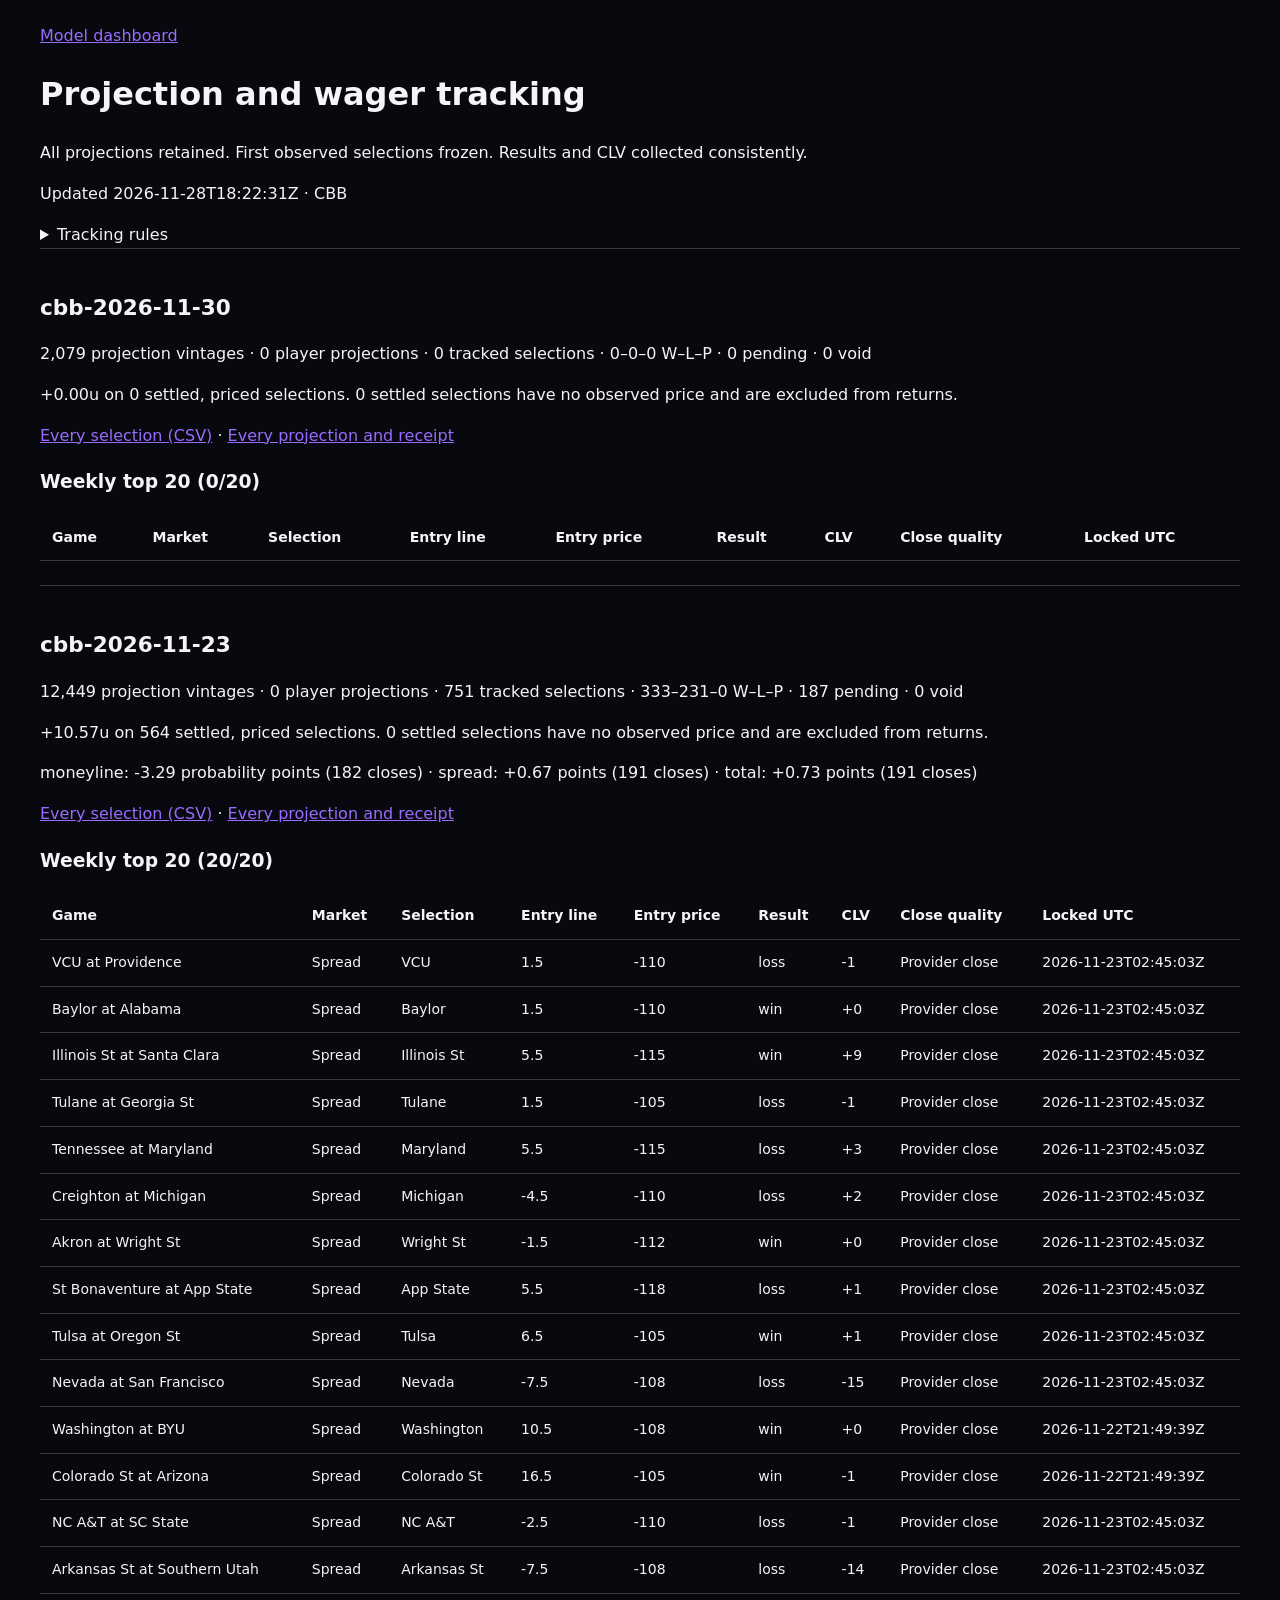
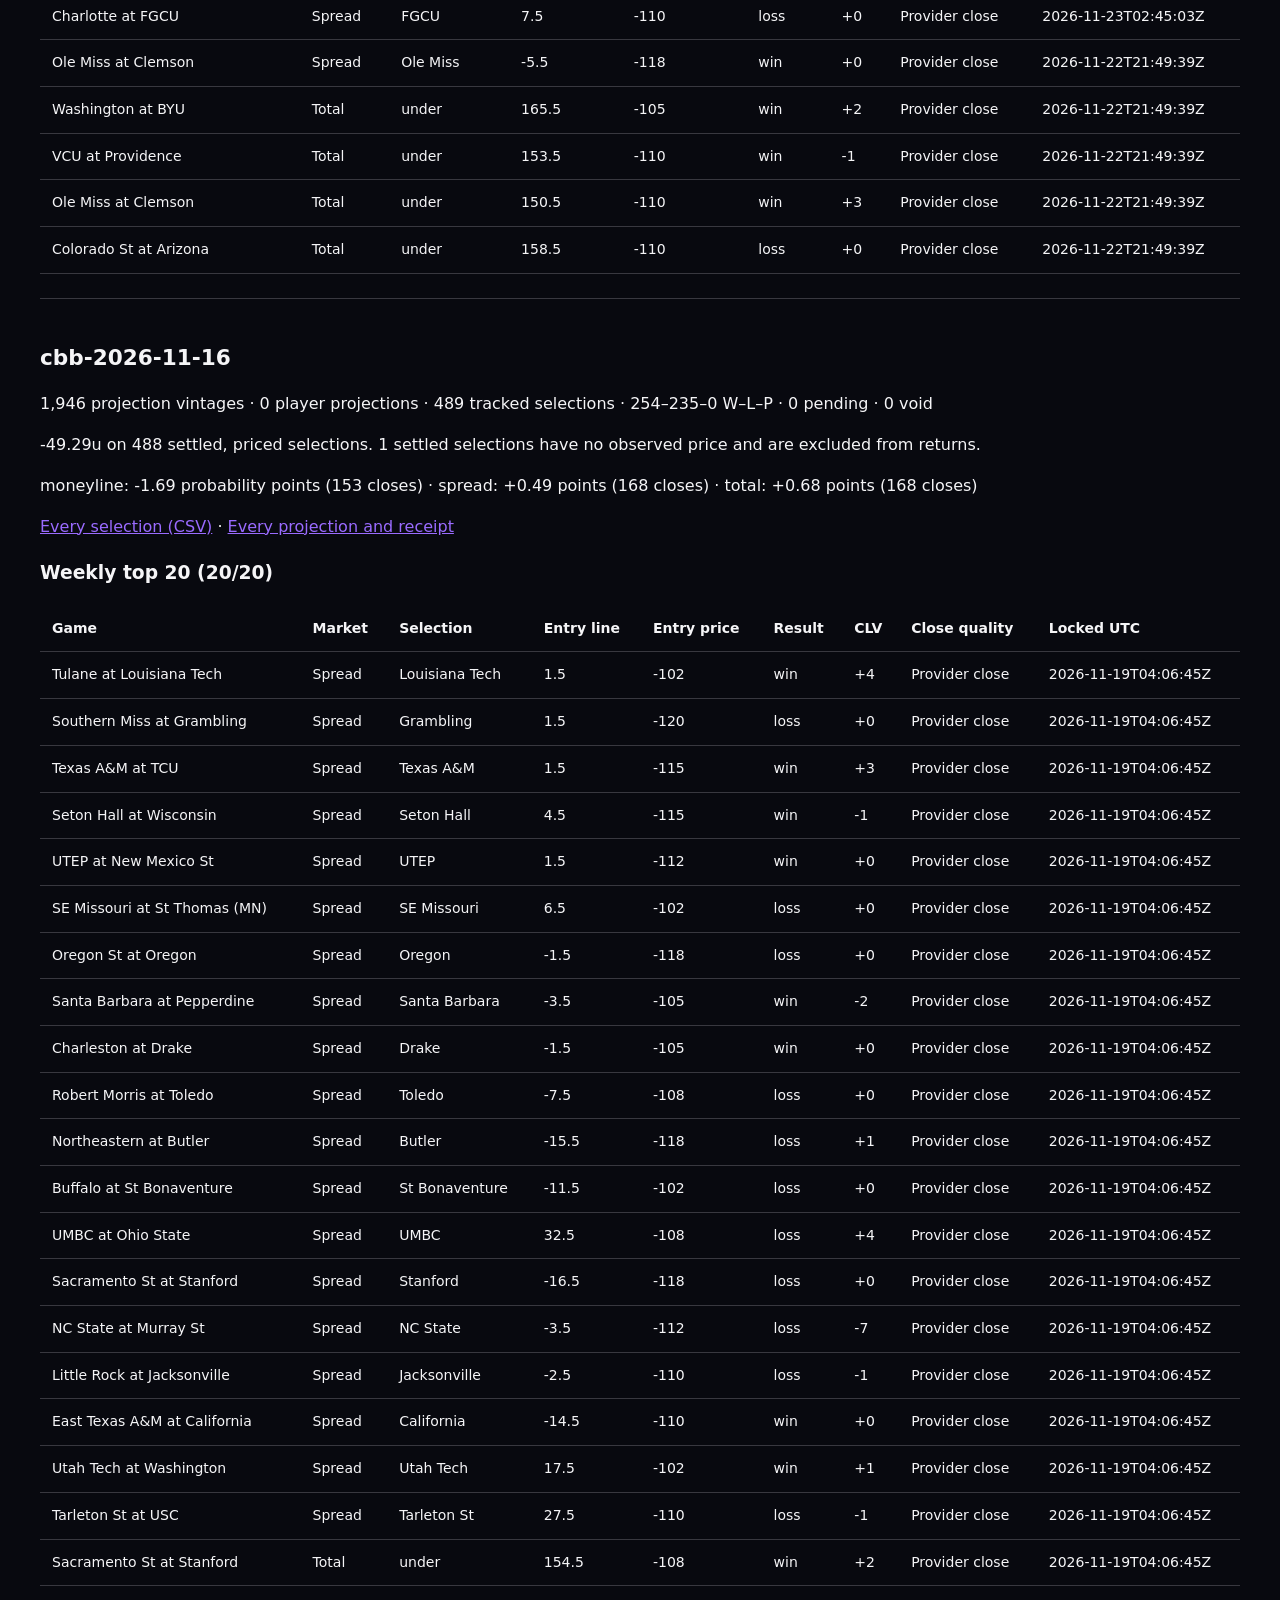
==== commit 31009be9: "Refresh CBB Model Center scores" ====
--- a/docs/tracking/index.html
+++ b/docs/tracking/index.html
@@ -1 +1 @@
-<!doctype html><html lang="en"><meta charset="utf-8"><meta name="viewport" content="width=device-width,initial-scale=1"><title>Projection and wager tracking · Chase Analytics</title><style>:root{color-scheme:dark}body{background:#08090f;color:#f5f5f7;font:16px/1.55 system-ui;margin:0;padding:24px}main{max-width:1200px;margin:auto}a{color:#9a6bff}section{border-top:1px solid #38383f;padding:24px 0}h1{font-size:2rem}h2{font-size:1.35rem}table{border-collapse:collapse;width:100%;font-size:.875rem}td,th{text-align:left;padding:12px;border-bottom:1px solid #38383f;white-space:nowrap}.scroll{overflow:auto}p{max-width:100ch}small{color:#b6b6c2}</style><main><a href="../">Model dashboard</a><h1>Projection and wager tracking</h1><p>All projections retained. First observed selections frozen. Results and CLV collected consistently.</p><p>Updated 2026-11-28T17:52:31Z · CBB</p><details><summary>Tracking rules</summary><p>Every published game and player projection is archived, including unpriced projections. A tracked wager is a paper selection at its first observed DraftKings number; side, line and price stay frozen. Official football weeks apply to NFL/CFB; NBA/CBB use Monday–Sunday Eastern. The weekly featured cohort has at most 20 entries, locked before kickoff; later candidates fill empty slots. All remaining selections stay in the full record. Ranking uses absolute model-minus-line disagreement divided by the larger of the model number, line magnitude, and one; moneylines use model probability relative to price break-even. This is a tracking rank, not a calibrated edge. CLV uses a named provider close, or an explicitly labeled last observed prestart quote within 60 minutes. Missing close and missing prices stay missing. Moneyline CLV is in implied-probability points; line-market CLV is in points from the selected side. Returns risk one unit and use the actual observed price. No history is truncated, no historical selections are manufactured, and no real wagers are placed.</p></details><section><h2>cbb-2026-11-30</h2><p>1,911 projection vintages · 0 player projections · 0 tracked selections · 0–0–0 W–L–P · 0 pending · 0 void</p><p>+0.00u on 0 settled, priced selections. 0 settled selections have no observed price and are excluded from returns.</p><p></p><p><a href="cbb-2026-11-30.csv">Every selection (CSV)</a> · <a href="cbb-2026-11-30.json.gz">Every projection and receipt</a></p><h3>Weekly top 20 (0/20)</h3><div class="scroll" tabindex="0" role="region" aria-label="Weekly selections"><table><thead><tr><th>Game</th><th>Market</th><th>Selection</th><th>Entry line</th><th>Entry price</th><th>Result</th><th>CLV</th><th>Close quality</th><th>Locked UTC</th></tr></thead><tbody></tbody></table></div></section><section><h2>cbb-2026-11-23</h2><p>12,350 projection vintages · 0 player projections · 751 tracked selections · 333–231–0 W–L–P · 187 pending · 0 void</p><p>+10.57u on 564 settled, priced selections. 0 settled selections have no observed price and are excluded from returns.</p><p>moneyline: -3.29 probability points (182 closes) · spread: +0.67 points (191 closes) · total: +0.73 points (191 closes)</p><p><a href="cbb-2026-11-23.csv">Every selection (CSV)</a> · <a href="cbb-2026-11-23.json.gz">Every projection and receipt</a></p><h3>Weekly top 20 (20/20)</h3><div class="scroll" tabindex="0" role="region" aria-label="Weekly selections"><table><thead><tr><th>Game</th><th>Market</th><th>Selection</th><th>Entry line</th><th>Entry price</th><th>Result</th><th>CLV</th><th>Close quality</th><th>Locked UTC</th></tr></thead><tbody><tr><td>VCU at Providence</td><td>Spread</td><td>VCU</td><td>1.5</td><td>-110</td><td>loss</td><td>-1</td><td>Provider close</td><td>2026-11-23T02:45:03Z</td></tr><tr><td>Baylor at Alabama</td><td>Spread</td><td>Baylor</td><td>1.5</td><td>-110</td><td>win</td><td>+0</td><td>Provider close</td><td>2026-11-23T02:45:03Z</td></tr><tr><td>Illinois St at Santa Clara</td><td>Spread</td><td>Illinois St</td><td>5.5</td><td>-115</td><td>win</td><td>+9</td><td>Provider close</td><td>2026-11-23T02:45:03Z</td></tr><tr><td>Tulane at Georgia St</td><td>Spread</td><td>Tulane</td><td>1.5</td><td>-105</td><td>loss</td><td>-1</td><td>Provider close</td><td>2026-11-23T02:45:03Z</td></tr><tr><td>Tennessee at Maryland</td><td>Spread</td><td>Maryland</td><td>5.5</td><td>-115</td><td>loss</td><td>+3</td><td>Provider close</td><td>2026-11-23T02:45:03Z</td></tr><tr><td>Creighton at Michigan</td><td>Spread</td><td>Michigan</td><td>-4.5</td><td>-110</td><td>loss</td><td>+2</td><td>Provider close</td><td>2026-11-23T02:45:03Z</td></tr><tr><td>Akron at Wright St</td><td>Spread</td><td>Wright St</td><td>-1.5</td><td>-112</td><td>win</td><td>+0</td><td>Provider close</td><td>2026-11-23T02:45:03Z</td></tr><tr><td>St Bonaventure at App State</td><td>Spread</td><td>App State</td><td>5.5</td><td>-118</td><td>loss</td><td>+1</td><td>Provider close</td><td>2026-11-23T02:45:03Z</td></tr><tr><td>Tulsa at Oregon St</td><td>Spread</td><td>Tulsa</td><td>6.5</td><td>-105</td><td>win</td><td>+1</td><td>Provider close</td><td>2026-11-23T02:45:03Z</td></tr><tr><td>Nevada at San Francisco</td><td>Spread</td><td>Nevada</td><td>-7.5</td><td>-108</td><td>loss</td><td>-15</td><td>Provider close</td><td>2026-11-23T02:45:03Z</td></tr><tr><td>Washington at BYU</td><td>Spread</td><td>Washington</td><td>10.5</td><td>-108</td><td>win</td><td>+0</td><td>Provider close</td><td>2026-11-22T21:49:39Z</td></tr><tr><td>Colorado St at Arizona</td><td>Spread</td><td>Colorado St</td><td>16.5</td><td>-105</td><td>win</td><td>-1</td><td>Provider close</td><td>2026-11-22T21:49:39Z</td></tr><tr><td>NC A&amp;T at SC State</td><td>Spread</td><td>NC A&amp;T</td><td>-2.5</td><td>-110</td><td>loss</td><td>-1</td><td>Provider close</td><td>2026-11-23T02:45:03Z</td></tr><tr><td>Arkansas St at Southern Utah</td><td>Spread</td><td>Arkansas St</td><td>-7.5</td><td>-108</td><td>loss</td><td>-14</td><td>Provider close</td><td>2026-11-23T02:45:03Z</td></tr><tr><td>Charlotte at FGCU</td><td>Spread</td><td>FGCU</td><td>7.5</td><td>-110</td><td>loss</td><td>+0</td><td>Provider close</td><td>2026-11-23T02:45:03Z</td></tr><tr><td>Ole Miss at Clemson</td><td>Spread</td><td>Ole Miss</td><td>-5.5</td><td>-118</td><td>win</td><td>+0</td><td>Provider close</td><td>2026-11-22T21:49:39Z</td></tr><tr><td>Washington at BYU</td><td>Total</td><td>under</td><td>165.5</td><td>-105</td><td>win</td><td>+2</td><td>Provider close</td><td>2026-11-22T21:49:39Z</td></tr><tr><td>VCU at Providence</td><td>Total</td><td>under</td><td>153.5</td><td>-110</td><td>win</td><td>-1</td><td>Provider close</td><td>2026-11-22T21:49:39Z</td></tr><tr><td>Ole Miss at Clemson</td><td>Total</td><td>under</td><td>150.5</td><td>-110</td><td>win</td><td>+3</td><td>Provider close</td><td>2026-11-22T21:49:39Z</td></tr><tr><td>Colorado St at Arizona</td><td>Total</td><td>under</td><td>158.5</td><td>-110</td><td>loss</td><td>+0</td><td>Provider close</td><td>2026-11-22T21:49:39Z</td></tr></tbody></table></div></section><section><h2>cbb-2026-11-16</h2><p>1,946 projection vintages · 0 player projections · 489 tracked selections · 254–235–0 W–L–P · 0 pending · 0 void</p><p>-49.29u on 488 settled, priced selections. 1 settled selections have no observed price and are excluded from returns.</p><p>moneyline: -1.69 probability points (153 closes) · spread: +0.49 points (168 closes) · total: +0.68 points (168 closes)</p><p><a href="cbb-2026-11-16.csv">Every selection (CSV)</a> · <a href="cbb-2026-11-16.json.gz">Every projection and receipt</a></p><h3>Weekly top 20 (20/20)</h3><div class="scroll" tabindex="0" role="region" aria-label="Weekly selections"><table><thead><tr><th>Game</th><th>Market</th><th>Selection</th><th>Entry line</th><th>Entry price</th><th>Result</th><th>CLV</th><th>Close quality</th><th>Locked UTC</th></tr></thead><tbody><tr><td>Tulane at Louisiana Tech</td><td>Spread</td><td>Louisiana Tech</td><td>1.5</td><td>-102</td><td>win</td><td>+4</td><td>Provider close</td><td>2026-11-19T04:06:45Z</td></tr><tr><td>Southern Miss at Grambling</td><td>Spread</td><td>Grambling</td><td>1.5</td><td>-120</td><td>loss</td><td>+0</td><td>Provider close</td><td>2026-11-19T04:06:45Z</td></tr><tr><td>Texas A&amp;M at TCU</td><td>Spread</td><td>Texas A&amp;M</td><td>1.5</td><td>-115</td><td>win</td><td>+3</td><td>Provider close</td><td>2026-11-19T04:06:45Z</td></tr><tr><td>Seton Hall at Wisconsin</td><td>Spread</td><td>Seton Hall</td><td>4.5</td><td>-115</td><td>win</td><td>-1</td><td>Provider close</td><td>2026-11-19T04:06:45Z</td></tr><tr><td>UTEP at New Mexico St</td><td>Spread</td><td>UTEP</td><td>1.5</td><td>-112</td><td>win</td><td>+0</td><td>Provider close</td><td>2026-11-19T04:06:45Z</td></tr><tr><td>SE Missouri at St Thomas (MN)</td><td>Spread</td><td>SE Missouri</td><td>6.5</td><td>-102</td><td>loss</td><td>+0</td><td>Provider close</td><td>2026-11-19T04:06:45Z</td></tr><tr><td>Oregon St at Oregon</td><td>Spread</td><td>Oregon</td><td>-1.5</td><td>-118</td><td>loss</td><td>+0</td><td>Provider close</td><td>2026-11-19T04:06:45Z</td></tr><tr><td>Santa Barbara at Pepperdine</td><td>Spread</td><td>Santa Barbara</td><td>-3.5</td><td>-105</td><td>win</td><td>-2</td><td>Provider close</td><td>2026-11-19T04:06:45Z</td></tr><tr><td>Charleston at Drake</td><td>Spread</td><td>Drake</td><td>-1.5</td><td>-105</td><td>win</td><td>+0</td><td>Provider close</td><td>2026-11-19T04:06:45Z</td></tr><tr><td>Robert Morris at Toledo</td><td>Spread</td><td>Toledo</td><td>-7.5</td><td>-108</td><td>loss</td><td>+0</td><td>Provider close</td><td>2026-11-19T04:06:45Z</td></tr><tr><td>Northeastern at Butler</td><td>Spread</td><td>Butler</td><td>-15.5</td><td>-118</td><td>loss</td><td>+1</td><td>Provider close</td><td>2026-11-19T04:06:45Z</td></tr><tr><td>Buffalo at St Bonaventure</td><td>Spread</td><td>St Bonaventure</td><td>-11.5</td><td>-102</td><td>loss</td><td>+0</td><td>Provider close</td><td>2026-11-19T04:06:45Z</td></tr><tr><td>UMBC at Ohio State</td><td>Spread</td><td>UMBC</td><td>32.5</td><td>-108</td><td>loss</td><td>+4</td><td>Provider close</td><td>2026-11-19T04:06:45Z</td></tr><tr><td>Sacramento St at Stanford</td><td>Spread</td><td>Stanford</td><td>-16.5</td><td>-118</td><td>loss</td><td>+0</td><td>Provider close</td><td>2026-11-19T04:06:45Z</td></tr><tr><td>NC State at Murray St</td><td>Spread</td><td>NC State</td><td>-3.5</td><td>-112</td><td>loss</td><td>-7</td><td>Provider close</td><td>2026-11-19T04:06:45Z</td></tr><tr><td>Little Rock at Jacksonville</td><td>Spread</td><td>Jacksonville</td><td>-2.5</td><td>-110</td><td>loss</td><td>-1</td><td>Provider close</td><td>2026-11-19T04:06:45Z</td></tr><tr><td>East Texas A&amp;M at California</td><td>Spread</td><td>California</td><td>-14.5</td><td>-110</td><td>win</td><td>+0</td><td>Provider close</td><td>2026-11-19T04:06:45Z</td></tr><tr><td>Utah Tech at Washington</td><td>Spread</td><td>Utah Tech</td><td>17.5</td><td>-102</td><td>win</td><td>+1</td><td>Provider close</td><td>2026-11-19T04:06:45Z</td></tr><tr><td>Tarleton St at USC</td><td>Spread</td><td>Tarleton St</td><td>27.5</td><td>-110</td><td>loss</td><td>-1</td><td>Provider close</td><td>2026-11-19T04:06:45Z</td></tr><tr><td>Sacramento St at Stanford</td><td>Total</td><td>under</td><td>154.5</td><td>-108</td><td>win</td><td>+2</td><td>Provider close</td><td>2026-11-19T04:06:45Z</td></tr></tbody></table></div></section></main></html>+<!doctype html><html lang="en"><meta charset="utf-8"><meta name="viewport" content="width=device-width,initial-scale=1"><title>Projection and wager tracking · Chase Analytics</title><style>:root{color-scheme:dark}body{background:#08090f;color:#f5f5f7;font:16px/1.55 system-ui;margin:0;padding:24px}main{max-width:1200px;margin:auto}a{color:#9a6bff}section{border-top:1px solid #38383f;padding:24px 0}h1{font-size:2rem}h2{font-size:1.35rem}table{border-collapse:collapse;width:100%;font-size:.875rem}td,th{text-align:left;padding:12px;border-bottom:1px solid #38383f;white-space:nowrap}.scroll{overflow:auto}p{max-width:100ch}small{color:#b6b6c2}</style><main><a href="../">Model dashboard</a><h1>Projection and wager tracking</h1><p>All projections retained. First observed selections frozen. Results and CLV collected consistently.</p><p>Updated 2026-11-28T18:22:31Z · CBB</p><details><summary>Tracking rules</summary><p>Every published game and player projection is archived, including unpriced projections. A tracked wager is a paper selection at its first observed DraftKings number; side, line and price stay frozen. Official football weeks apply to NFL/CFB; NBA/CBB use Monday–Sunday Eastern. The weekly featured cohort has at most 20 entries, locked before kickoff; later candidates fill empty slots. All remaining selections stay in the full record. Ranking uses absolute model-minus-line disagreement divided by the larger of the model number, line magnitude, and one; moneylines use model probability relative to price break-even. This is a tracking rank, not a calibrated edge. CLV uses a named provider close, or an explicitly labeled last observed prestart quote within 60 minutes. Missing close and missing prices stay missing. Moneyline CLV is in implied-probability points; line-market CLV is in points from the selected side. Returns risk one unit and use the actual observed price. No history is truncated, no historical selections are manufactured, and no real wagers are placed.</p></details><section><h2>cbb-2026-11-30</h2><p>2,079 projection vintages · 0 player projections · 0 tracked selections · 0–0–0 W–L–P · 0 pending · 0 void</p><p>+0.00u on 0 settled, priced selections. 0 settled selections have no observed price and are excluded from returns.</p><p></p><p><a href="cbb-2026-11-30.csv">Every selection (CSV)</a> · <a href="cbb-2026-11-30.json.gz">Every projection and receipt</a></p><h3>Weekly top 20 (0/20)</h3><div class="scroll" tabindex="0" role="region" aria-label="Weekly selections"><table><thead><tr><th>Game</th><th>Market</th><th>Selection</th><th>Entry line</th><th>Entry price</th><th>Result</th><th>CLV</th><th>Close quality</th><th>Locked UTC</th></tr></thead><tbody></tbody></table></div></section><section><h2>cbb-2026-11-23</h2><p>12,449 projection vintages · 0 player projections · 751 tracked selections · 333–231–0 W–L–P · 187 pending · 0 void</p><p>+10.57u on 564 settled, priced selections. 0 settled selections have no observed price and are excluded from returns.</p><p>moneyline: -3.29 probability points (182 closes) · spread: +0.67 points (191 closes) · total: +0.73 points (191 closes)</p><p><a href="cbb-2026-11-23.csv">Every selection (CSV)</a> · <a href="cbb-2026-11-23.json.gz">Every projection and receipt</a></p><h3>Weekly top 20 (20/20)</h3><div class="scroll" tabindex="0" role="region" aria-label="Weekly selections"><table><thead><tr><th>Game</th><th>Market</th><th>Selection</th><th>Entry line</th><th>Entry price</th><th>Result</th><th>CLV</th><th>Close quality</th><th>Locked UTC</th></tr></thead><tbody><tr><td>VCU at Providence</td><td>Spread</td><td>VCU</td><td>1.5</td><td>-110</td><td>loss</td><td>-1</td><td>Provider close</td><td>2026-11-23T02:45:03Z</td></tr><tr><td>Baylor at Alabama</td><td>Spread</td><td>Baylor</td><td>1.5</td><td>-110</td><td>win</td><td>+0</td><td>Provider close</td><td>2026-11-23T02:45:03Z</td></tr><tr><td>Illinois St at Santa Clara</td><td>Spread</td><td>Illinois St</td><td>5.5</td><td>-115</td><td>win</td><td>+9</td><td>Provider close</td><td>2026-11-23T02:45:03Z</td></tr><tr><td>Tulane at Georgia St</td><td>Spread</td><td>Tulane</td><td>1.5</td><td>-105</td><td>loss</td><td>-1</td><td>Provider close</td><td>2026-11-23T02:45:03Z</td></tr><tr><td>Tennessee at Maryland</td><td>Spread</td><td>Maryland</td><td>5.5</td><td>-115</td><td>loss</td><td>+3</td><td>Provider close</td><td>2026-11-23T02:45:03Z</td></tr><tr><td>Creighton at Michigan</td><td>Spread</td><td>Michigan</td><td>-4.5</td><td>-110</td><td>loss</td><td>+2</td><td>Provider close</td><td>2026-11-23T02:45:03Z</td></tr><tr><td>Akron at Wright St</td><td>Spread</td><td>Wright St</td><td>-1.5</td><td>-112</td><td>win</td><td>+0</td><td>Provider close</td><td>2026-11-23T02:45:03Z</td></tr><tr><td>St Bonaventure at App State</td><td>Spread</td><td>App State</td><td>5.5</td><td>-118</td><td>loss</td><td>+1</td><td>Provider close</td><td>2026-11-23T02:45:03Z</td></tr><tr><td>Tulsa at Oregon St</td><td>Spread</td><td>Tulsa</td><td>6.5</td><td>-105</td><td>win</td><td>+1</td><td>Provider close</td><td>2026-11-23T02:45:03Z</td></tr><tr><td>Nevada at San Francisco</td><td>Spread</td><td>Nevada</td><td>-7.5</td><td>-108</td><td>loss</td><td>-15</td><td>Provider close</td><td>2026-11-23T02:45:03Z</td></tr><tr><td>Washington at BYU</td><td>Spread</td><td>Washington</td><td>10.5</td><td>-108</td><td>win</td><td>+0</td><td>Provider close</td><td>2026-11-22T21:49:39Z</td></tr><tr><td>Colorado St at Arizona</td><td>Spread</td><td>Colorado St</td><td>16.5</td><td>-105</td><td>win</td><td>-1</td><td>Provider close</td><td>2026-11-22T21:49:39Z</td></tr><tr><td>NC A&amp;T at SC State</td><td>Spread</td><td>NC A&amp;T</td><td>-2.5</td><td>-110</td><td>loss</td><td>-1</td><td>Provider close</td><td>2026-11-23T02:45:03Z</td></tr><tr><td>Arkansas St at Southern Utah</td><td>Spread</td><td>Arkansas St</td><td>-7.5</td><td>-108</td><td>loss</td><td>-14</td><td>Provider close</td><td>2026-11-23T02:45:03Z</td></tr><tr><td>Charlotte at FGCU</td><td>Spread</td><td>FGCU</td><td>7.5</td><td>-110</td><td>loss</td><td>+0</td><td>Provider close</td><td>2026-11-23T02:45:03Z</td></tr><tr><td>Ole Miss at Clemson</td><td>Spread</td><td>Ole Miss</td><td>-5.5</td><td>-118</td><td>win</td><td>+0</td><td>Provider close</td><td>2026-11-22T21:49:39Z</td></tr><tr><td>Washington at BYU</td><td>Total</td><td>under</td><td>165.5</td><td>-105</td><td>win</td><td>+2</td><td>Provider close</td><td>2026-11-22T21:49:39Z</td></tr><tr><td>VCU at Providence</td><td>Total</td><td>under</td><td>153.5</td><td>-110</td><td>win</td><td>-1</td><td>Provider close</td><td>2026-11-22T21:49:39Z</td></tr><tr><td>Ole Miss at Clemson</td><td>Total</td><td>under</td><td>150.5</td><td>-110</td><td>win</td><td>+3</td><td>Provider close</td><td>2026-11-22T21:49:39Z</td></tr><tr><td>Colorado St at Arizona</td><td>Total</td><td>under</td><td>158.5</td><td>-110</td><td>loss</td><td>+0</td><td>Provider close</td><td>2026-11-22T21:49:39Z</td></tr></tbody></table></div></section><section><h2>cbb-2026-11-16</h2><p>1,946 projection vintages · 0 player projections · 489 tracked selections · 254–235–0 W–L–P · 0 pending · 0 void</p><p>-49.29u on 488 settled, priced selections. 1 settled selections have no observed price and are excluded from returns.</p><p>moneyline: -1.69 probability points (153 closes) · spread: +0.49 points (168 closes) · total: +0.68 points (168 closes)</p><p><a href="cbb-2026-11-16.csv">Every selection (CSV)</a> · <a href="cbb-2026-11-16.json.gz">Every projection and receipt</a></p><h3>Weekly top 20 (20/20)</h3><div class="scroll" tabindex="0" role="region" aria-label="Weekly selections"><table><thead><tr><th>Game</th><th>Market</th><th>Selection</th><th>Entry line</th><th>Entry price</th><th>Result</th><th>CLV</th><th>Close quality</th><th>Locked UTC</th></tr></thead><tbody><tr><td>Tulane at Louisiana Tech</td><td>Spread</td><td>Louisiana Tech</td><td>1.5</td><td>-102</td><td>win</td><td>+4</td><td>Provider close</td><td>2026-11-19T04:06:45Z</td></tr><tr><td>Southern Miss at Grambling</td><td>Spread</td><td>Grambling</td><td>1.5</td><td>-120</td><td>loss</td><td>+0</td><td>Provider close</td><td>2026-11-19T04:06:45Z</td></tr><tr><td>Texas A&amp;M at TCU</td><td>Spread</td><td>Texas A&amp;M</td><td>1.5</td><td>-115</td><td>win</td><td>+3</td><td>Provider close</td><td>2026-11-19T04:06:45Z</td></tr><tr><td>Seton Hall at Wisconsin</td><td>Spread</td><td>Seton Hall</td><td>4.5</td><td>-115</td><td>win</td><td>-1</td><td>Provider close</td><td>2026-11-19T04:06:45Z</td></tr><tr><td>UTEP at New Mexico St</td><td>Spread</td><td>UTEP</td><td>1.5</td><td>-112</td><td>win</td><td>+0</td><td>Provider close</td><td>2026-11-19T04:06:45Z</td></tr><tr><td>SE Missouri at St Thomas (MN)</td><td>Spread</td><td>SE Missouri</td><td>6.5</td><td>-102</td><td>loss</td><td>+0</td><td>Provider close</td><td>2026-11-19T04:06:45Z</td></tr><tr><td>Oregon St at Oregon</td><td>Spread</td><td>Oregon</td><td>-1.5</td><td>-118</td><td>loss</td><td>+0</td><td>Provider close</td><td>2026-11-19T04:06:45Z</td></tr><tr><td>Santa Barbara at Pepperdine</td><td>Spread</td><td>Santa Barbara</td><td>-3.5</td><td>-105</td><td>win</td><td>-2</td><td>Provider close</td><td>2026-11-19T04:06:45Z</td></tr><tr><td>Charleston at Drake</td><td>Spread</td><td>Drake</td><td>-1.5</td><td>-105</td><td>win</td><td>+0</td><td>Provider close</td><td>2026-11-19T04:06:45Z</td></tr><tr><td>Robert Morris at Toledo</td><td>Spread</td><td>Toledo</td><td>-7.5</td><td>-108</td><td>loss</td><td>+0</td><td>Provider close</td><td>2026-11-19T04:06:45Z</td></tr><tr><td>Northeastern at Butler</td><td>Spread</td><td>Butler</td><td>-15.5</td><td>-118</td><td>loss</td><td>+1</td><td>Provider close</td><td>2026-11-19T04:06:45Z</td></tr><tr><td>Buffalo at St Bonaventure</td><td>Spread</td><td>St Bonaventure</td><td>-11.5</td><td>-102</td><td>loss</td><td>+0</td><td>Provider close</td><td>2026-11-19T04:06:45Z</td></tr><tr><td>UMBC at Ohio State</td><td>Spread</td><td>UMBC</td><td>32.5</td><td>-108</td><td>loss</td><td>+4</td><td>Provider close</td><td>2026-11-19T04:06:45Z</td></tr><tr><td>Sacramento St at Stanford</td><td>Spread</td><td>Stanford</td><td>-16.5</td><td>-118</td><td>loss</td><td>+0</td><td>Provider close</td><td>2026-11-19T04:06:45Z</td></tr><tr><td>NC State at Murray St</td><td>Spread</td><td>NC State</td><td>-3.5</td><td>-112</td><td>loss</td><td>-7</td><td>Provider close</td><td>2026-11-19T04:06:45Z</td></tr><tr><td>Little Rock at Jacksonville</td><td>Spread</td><td>Jacksonville</td><td>-2.5</td><td>-110</td><td>loss</td><td>-1</td><td>Provider close</td><td>2026-11-19T04:06:45Z</td></tr><tr><td>East Texas A&amp;M at California</td><td>Spread</td><td>California</td><td>-14.5</td><td>-110</td><td>win</td><td>+0</td><td>Provider close</td><td>2026-11-19T04:06:45Z</td></tr><tr><td>Utah Tech at Washington</td><td>Spread</td><td>Utah Tech</td><td>17.5</td><td>-102</td><td>win</td><td>+1</td><td>Provider close</td><td>2026-11-19T04:06:45Z</td></tr><tr><td>Tarleton St at USC</td><td>Spread</td><td>Tarleton St</td><td>27.5</td><td>-110</td><td>loss</td><td>-1</td><td>Provider close</td><td>2026-11-19T04:06:45Z</td></tr><tr><td>Sacramento St at Stanford</td><td>Total</td><td>under</td><td>154.5</td><td>-108</td><td>win</td><td>+2</td><td>Provider close</td><td>2026-11-19T04:06:45Z</td></tr></tbody></table></div></section></main></html>
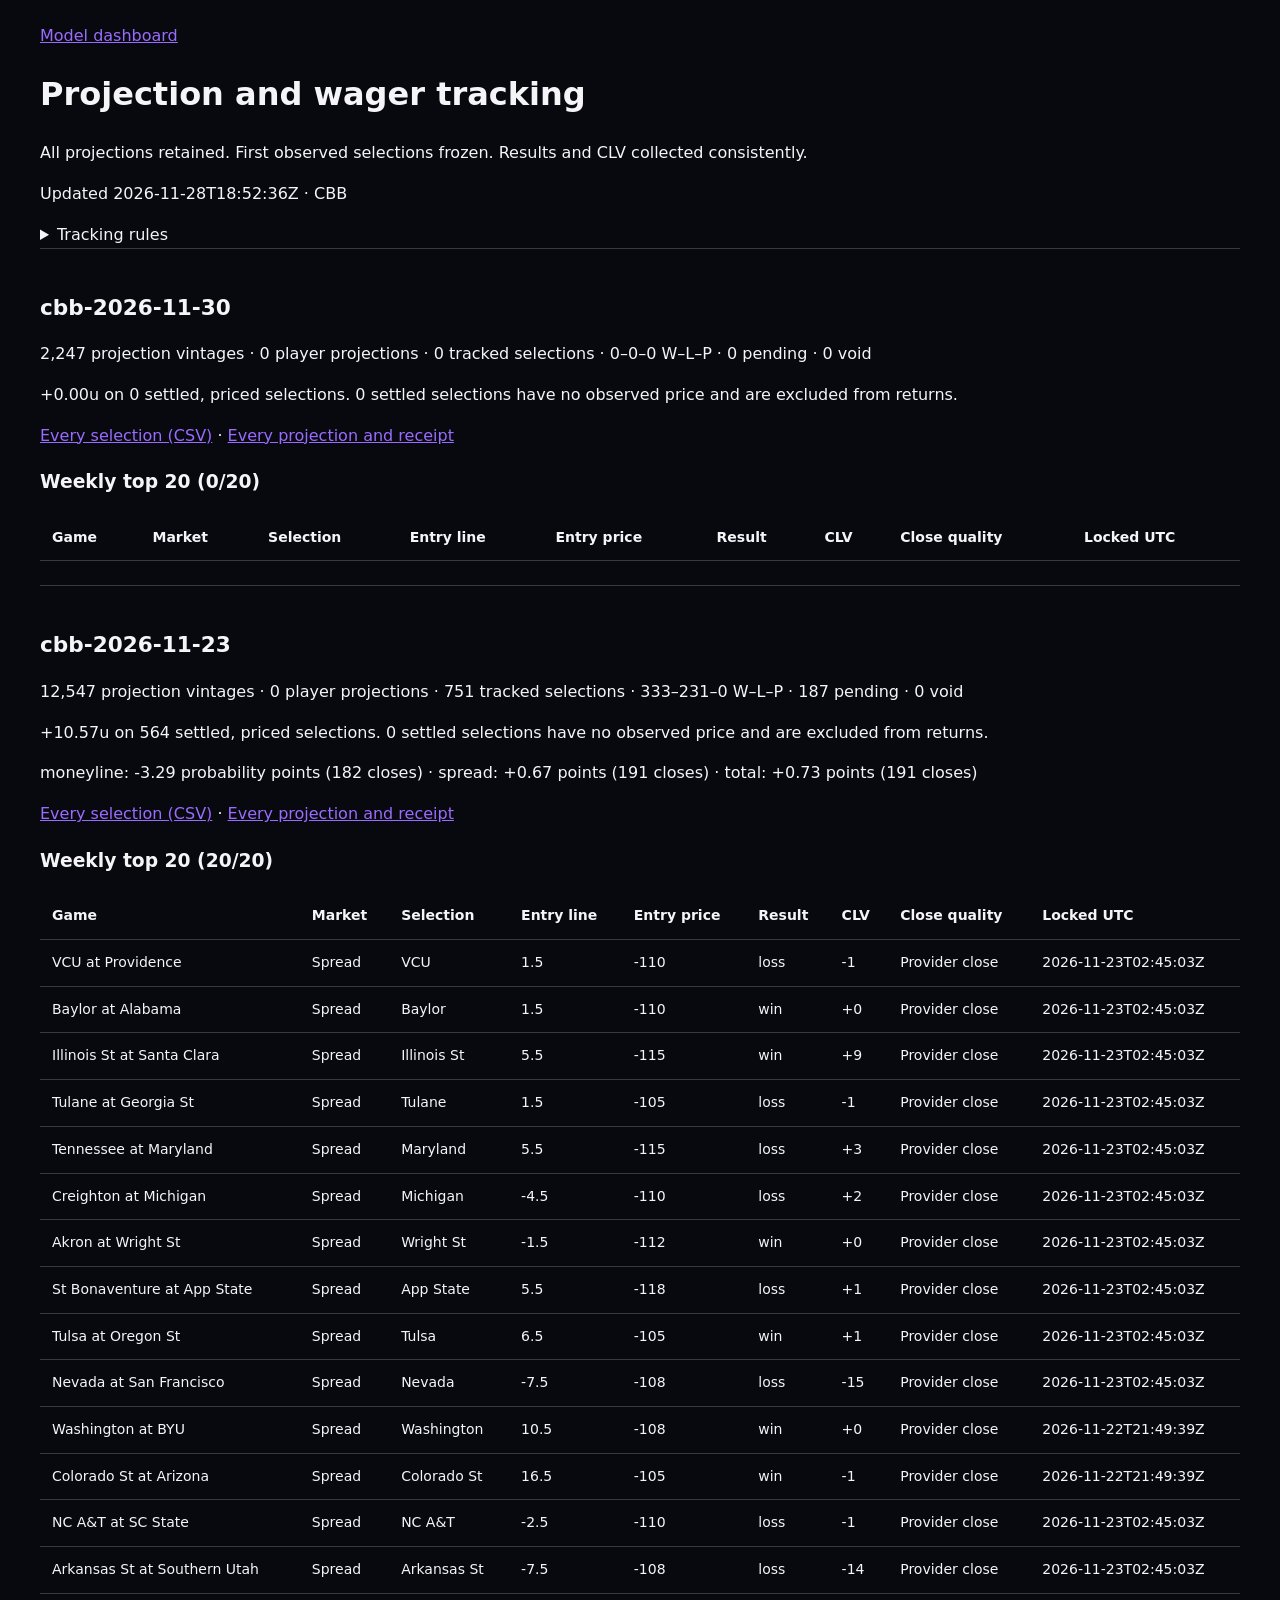
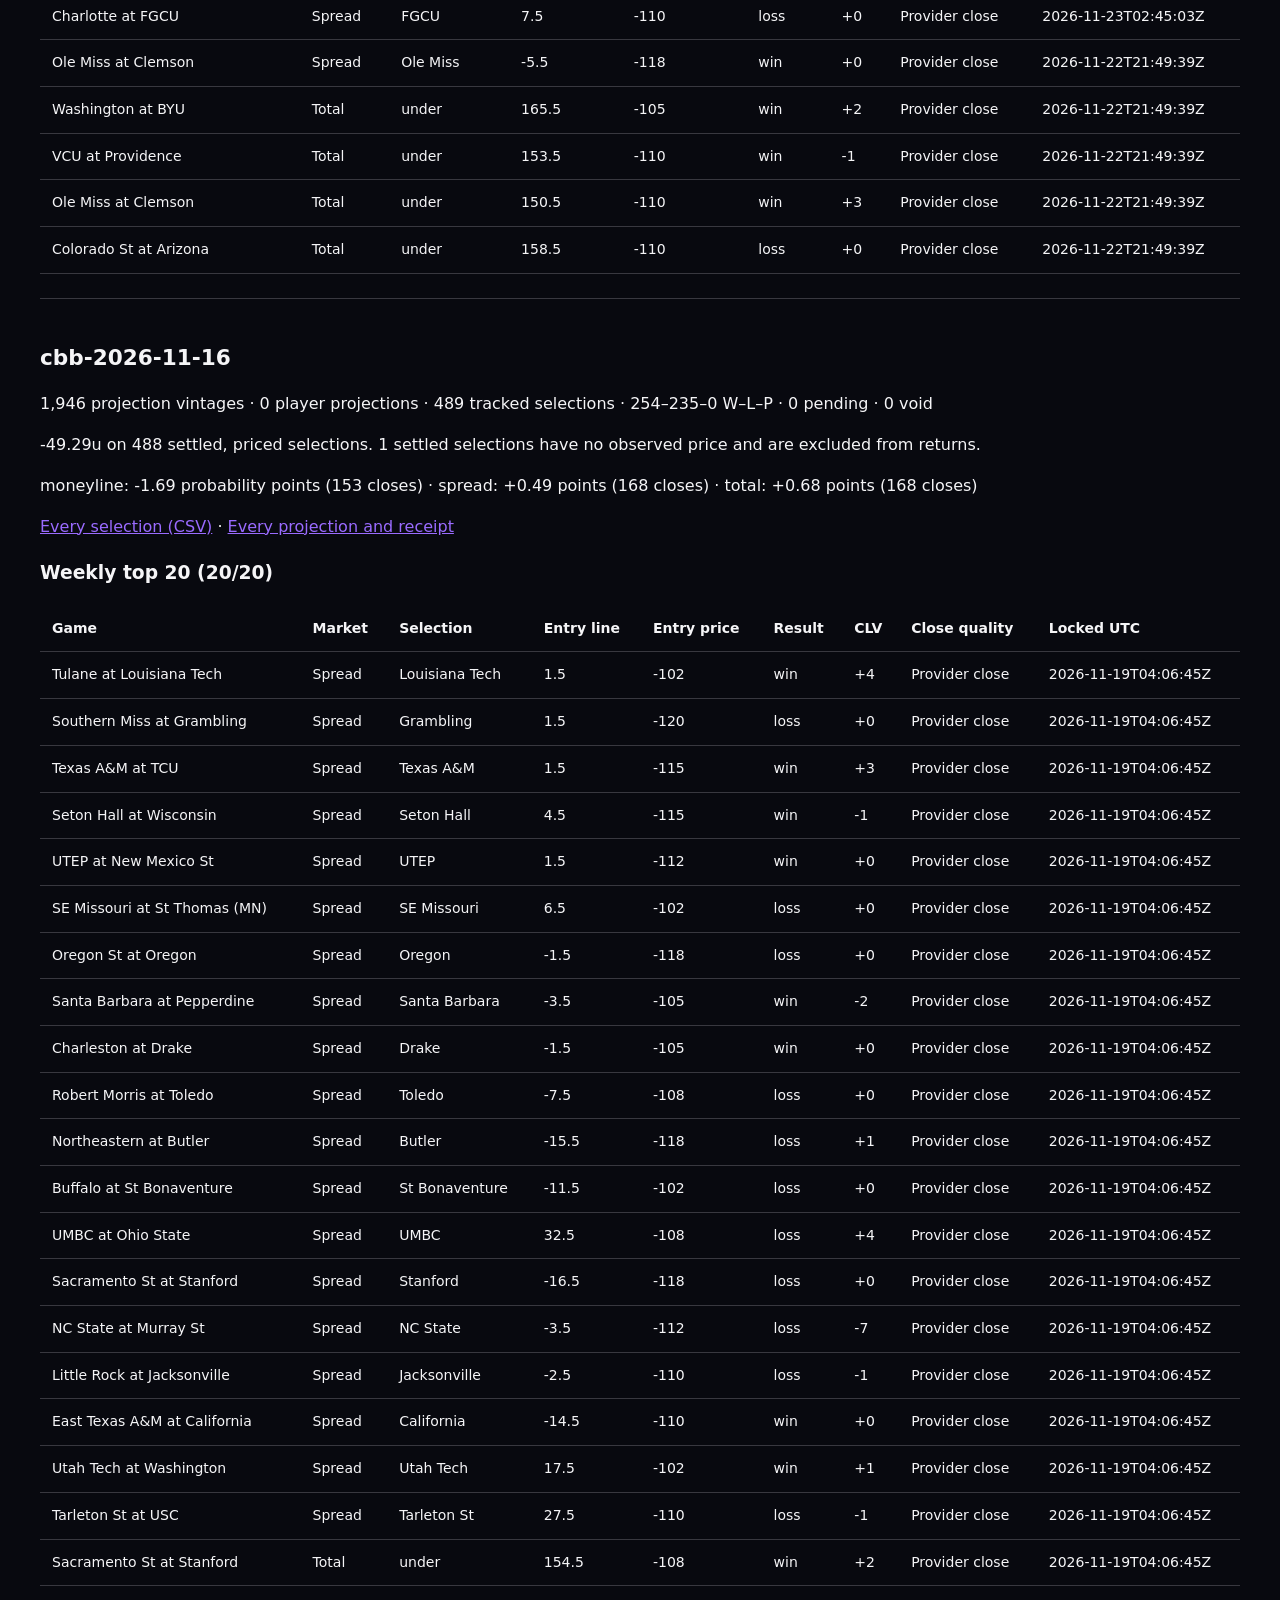
==== commit 0c77282d: "Refresh CBB Model Center scores" ====
--- a/docs/tracking/index.html
+++ b/docs/tracking/index.html
@@ -1 +1 @@
-<!doctype html><html lang="en"><meta charset="utf-8"><meta name="viewport" content="width=device-width,initial-scale=1"><title>Projection and wager tracking · Chase Analytics</title><style>:root{color-scheme:dark}body{background:#08090f;color:#f5f5f7;font:16px/1.55 system-ui;margin:0;padding:24px}main{max-width:1200px;margin:auto}a{color:#9a6bff}section{border-top:1px solid #38383f;padding:24px 0}h1{font-size:2rem}h2{font-size:1.35rem}table{border-collapse:collapse;width:100%;font-size:.875rem}td,th{text-align:left;padding:12px;border-bottom:1px solid #38383f;white-space:nowrap}.scroll{overflow:auto}p{max-width:100ch}small{color:#b6b6c2}</style><main><a href="../">Model dashboard</a><h1>Projection and wager tracking</h1><p>All projections retained. First observed selections frozen. Results and CLV collected consistently.</p><p>Updated 2026-11-28T18:22:31Z · CBB</p><details><summary>Tracking rules</summary><p>Every published game and player projection is archived, including unpriced projections. A tracked wager is a paper selection at its first observed DraftKings number; side, line and price stay frozen. Official football weeks apply to NFL/CFB; NBA/CBB use Monday–Sunday Eastern. The weekly featured cohort has at most 20 entries, locked before kickoff; later candidates fill empty slots. All remaining selections stay in the full record. Ranking uses absolute model-minus-line disagreement divided by the larger of the model number, line magnitude, and one; moneylines use model probability relative to price break-even. This is a tracking rank, not a calibrated edge. CLV uses a named provider close, or an explicitly labeled last observed prestart quote within 60 minutes. Missing close and missing prices stay missing. Moneyline CLV is in implied-probability points; line-market CLV is in points from the selected side. Returns risk one unit and use the actual observed price. No history is truncated, no historical selections are manufactured, and no real wagers are placed.</p></details><section><h2>cbb-2026-11-30</h2><p>2,079 projection vintages · 0 player projections · 0 tracked selections · 0–0–0 W–L–P · 0 pending · 0 void</p><p>+0.00u on 0 settled, priced selections. 0 settled selections have no observed price and are excluded from returns.</p><p></p><p><a href="cbb-2026-11-30.csv">Every selection (CSV)</a> · <a href="cbb-2026-11-30.json.gz">Every projection and receipt</a></p><h3>Weekly top 20 (0/20)</h3><div class="scroll" tabindex="0" role="region" aria-label="Weekly selections"><table><thead><tr><th>Game</th><th>Market</th><th>Selection</th><th>Entry line</th><th>Entry price</th><th>Result</th><th>CLV</th><th>Close quality</th><th>Locked UTC</th></tr></thead><tbody></tbody></table></div></section><section><h2>cbb-2026-11-23</h2><p>12,449 projection vintages · 0 player projections · 751 tracked selections · 333–231–0 W–L–P · 187 pending · 0 void</p><p>+10.57u on 564 settled, priced selections. 0 settled selections have no observed price and are excluded from returns.</p><p>moneyline: -3.29 probability points (182 closes) · spread: +0.67 points (191 closes) · total: +0.73 points (191 closes)</p><p><a href="cbb-2026-11-23.csv">Every selection (CSV)</a> · <a href="cbb-2026-11-23.json.gz">Every projection and receipt</a></p><h3>Weekly top 20 (20/20)</h3><div class="scroll" tabindex="0" role="region" aria-label="Weekly selections"><table><thead><tr><th>Game</th><th>Market</th><th>Selection</th><th>Entry line</th><th>Entry price</th><th>Result</th><th>CLV</th><th>Close quality</th><th>Locked UTC</th></tr></thead><tbody><tr><td>VCU at Providence</td><td>Spread</td><td>VCU</td><td>1.5</td><td>-110</td><td>loss</td><td>-1</td><td>Provider close</td><td>2026-11-23T02:45:03Z</td></tr><tr><td>Baylor at Alabama</td><td>Spread</td><td>Baylor</td><td>1.5</td><td>-110</td><td>win</td><td>+0</td><td>Provider close</td><td>2026-11-23T02:45:03Z</td></tr><tr><td>Illinois St at Santa Clara</td><td>Spread</td><td>Illinois St</td><td>5.5</td><td>-115</td><td>win</td><td>+9</td><td>Provider close</td><td>2026-11-23T02:45:03Z</td></tr><tr><td>Tulane at Georgia St</td><td>Spread</td><td>Tulane</td><td>1.5</td><td>-105</td><td>loss</td><td>-1</td><td>Provider close</td><td>2026-11-23T02:45:03Z</td></tr><tr><td>Tennessee at Maryland</td><td>Spread</td><td>Maryland</td><td>5.5</td><td>-115</td><td>loss</td><td>+3</td><td>Provider close</td><td>2026-11-23T02:45:03Z</td></tr><tr><td>Creighton at Michigan</td><td>Spread</td><td>Michigan</td><td>-4.5</td><td>-110</td><td>loss</td><td>+2</td><td>Provider close</td><td>2026-11-23T02:45:03Z</td></tr><tr><td>Akron at Wright St</td><td>Spread</td><td>Wright St</td><td>-1.5</td><td>-112</td><td>win</td><td>+0</td><td>Provider close</td><td>2026-11-23T02:45:03Z</td></tr><tr><td>St Bonaventure at App State</td><td>Spread</td><td>App State</td><td>5.5</td><td>-118</td><td>loss</td><td>+1</td><td>Provider close</td><td>2026-11-23T02:45:03Z</td></tr><tr><td>Tulsa at Oregon St</td><td>Spread</td><td>Tulsa</td><td>6.5</td><td>-105</td><td>win</td><td>+1</td><td>Provider close</td><td>2026-11-23T02:45:03Z</td></tr><tr><td>Nevada at San Francisco</td><td>Spread</td><td>Nevada</td><td>-7.5</td><td>-108</td><td>loss</td><td>-15</td><td>Provider close</td><td>2026-11-23T02:45:03Z</td></tr><tr><td>Washington at BYU</td><td>Spread</td><td>Washington</td><td>10.5</td><td>-108</td><td>win</td><td>+0</td><td>Provider close</td><td>2026-11-22T21:49:39Z</td></tr><tr><td>Colorado St at Arizona</td><td>Spread</td><td>Colorado St</td><td>16.5</td><td>-105</td><td>win</td><td>-1</td><td>Provider close</td><td>2026-11-22T21:49:39Z</td></tr><tr><td>NC A&amp;T at SC State</td><td>Spread</td><td>NC A&amp;T</td><td>-2.5</td><td>-110</td><td>loss</td><td>-1</td><td>Provider close</td><td>2026-11-23T02:45:03Z</td></tr><tr><td>Arkansas St at Southern Utah</td><td>Spread</td><td>Arkansas St</td><td>-7.5</td><td>-108</td><td>loss</td><td>-14</td><td>Provider close</td><td>2026-11-23T02:45:03Z</td></tr><tr><td>Charlotte at FGCU</td><td>Spread</td><td>FGCU</td><td>7.5</td><td>-110</td><td>loss</td><td>+0</td><td>Provider close</td><td>2026-11-23T02:45:03Z</td></tr><tr><td>Ole Miss at Clemson</td><td>Spread</td><td>Ole Miss</td><td>-5.5</td><td>-118</td><td>win</td><td>+0</td><td>Provider close</td><td>2026-11-22T21:49:39Z</td></tr><tr><td>Washington at BYU</td><td>Total</td><td>under</td><td>165.5</td><td>-105</td><td>win</td><td>+2</td><td>Provider close</td><td>2026-11-22T21:49:39Z</td></tr><tr><td>VCU at Providence</td><td>Total</td><td>under</td><td>153.5</td><td>-110</td><td>win</td><td>-1</td><td>Provider close</td><td>2026-11-22T21:49:39Z</td></tr><tr><td>Ole Miss at Clemson</td><td>Total</td><td>under</td><td>150.5</td><td>-110</td><td>win</td><td>+3</td><td>Provider close</td><td>2026-11-22T21:49:39Z</td></tr><tr><td>Colorado St at Arizona</td><td>Total</td><td>under</td><td>158.5</td><td>-110</td><td>loss</td><td>+0</td><td>Provider close</td><td>2026-11-22T21:49:39Z</td></tr></tbody></table></div></section><section><h2>cbb-2026-11-16</h2><p>1,946 projection vintages · 0 player projections · 489 tracked selections · 254–235–0 W–L–P · 0 pending · 0 void</p><p>-49.29u on 488 settled, priced selections. 1 settled selections have no observed price and are excluded from returns.</p><p>moneyline: -1.69 probability points (153 closes) · spread: +0.49 points (168 closes) · total: +0.68 points (168 closes)</p><p><a href="cbb-2026-11-16.csv">Every selection (CSV)</a> · <a href="cbb-2026-11-16.json.gz">Every projection and receipt</a></p><h3>Weekly top 20 (20/20)</h3><div class="scroll" tabindex="0" role="region" aria-label="Weekly selections"><table><thead><tr><th>Game</th><th>Market</th><th>Selection</th><th>Entry line</th><th>Entry price</th><th>Result</th><th>CLV</th><th>Close quality</th><th>Locked UTC</th></tr></thead><tbody><tr><td>Tulane at Louisiana Tech</td><td>Spread</td><td>Louisiana Tech</td><td>1.5</td><td>-102</td><td>win</td><td>+4</td><td>Provider close</td><td>2026-11-19T04:06:45Z</td></tr><tr><td>Southern Miss at Grambling</td><td>Spread</td><td>Grambling</td><td>1.5</td><td>-120</td><td>loss</td><td>+0</td><td>Provider close</td><td>2026-11-19T04:06:45Z</td></tr><tr><td>Texas A&amp;M at TCU</td><td>Spread</td><td>Texas A&amp;M</td><td>1.5</td><td>-115</td><td>win</td><td>+3</td><td>Provider close</td><td>2026-11-19T04:06:45Z</td></tr><tr><td>Seton Hall at Wisconsin</td><td>Spread</td><td>Seton Hall</td><td>4.5</td><td>-115</td><td>win</td><td>-1</td><td>Provider close</td><td>2026-11-19T04:06:45Z</td></tr><tr><td>UTEP at New Mexico St</td><td>Spread</td><td>UTEP</td><td>1.5</td><td>-112</td><td>win</td><td>+0</td><td>Provider close</td><td>2026-11-19T04:06:45Z</td></tr><tr><td>SE Missouri at St Thomas (MN)</td><td>Spread</td><td>SE Missouri</td><td>6.5</td><td>-102</td><td>loss</td><td>+0</td><td>Provider close</td><td>2026-11-19T04:06:45Z</td></tr><tr><td>Oregon St at Oregon</td><td>Spread</td><td>Oregon</td><td>-1.5</td><td>-118</td><td>loss</td><td>+0</td><td>Provider close</td><td>2026-11-19T04:06:45Z</td></tr><tr><td>Santa Barbara at Pepperdine</td><td>Spread</td><td>Santa Barbara</td><td>-3.5</td><td>-105</td><td>win</td><td>-2</td><td>Provider close</td><td>2026-11-19T04:06:45Z</td></tr><tr><td>Charleston at Drake</td><td>Spread</td><td>Drake</td><td>-1.5</td><td>-105</td><td>win</td><td>+0</td><td>Provider close</td><td>2026-11-19T04:06:45Z</td></tr><tr><td>Robert Morris at Toledo</td><td>Spread</td><td>Toledo</td><td>-7.5</td><td>-108</td><td>loss</td><td>+0</td><td>Provider close</td><td>2026-11-19T04:06:45Z</td></tr><tr><td>Northeastern at Butler</td><td>Spread</td><td>Butler</td><td>-15.5</td><td>-118</td><td>loss</td><td>+1</td><td>Provider close</td><td>2026-11-19T04:06:45Z</td></tr><tr><td>Buffalo at St Bonaventure</td><td>Spread</td><td>St Bonaventure</td><td>-11.5</td><td>-102</td><td>loss</td><td>+0</td><td>Provider close</td><td>2026-11-19T04:06:45Z</td></tr><tr><td>UMBC at Ohio State</td><td>Spread</td><td>UMBC</td><td>32.5</td><td>-108</td><td>loss</td><td>+4</td><td>Provider close</td><td>2026-11-19T04:06:45Z</td></tr><tr><td>Sacramento St at Stanford</td><td>Spread</td><td>Stanford</td><td>-16.5</td><td>-118</td><td>loss</td><td>+0</td><td>Provider close</td><td>2026-11-19T04:06:45Z</td></tr><tr><td>NC State at Murray St</td><td>Spread</td><td>NC State</td><td>-3.5</td><td>-112</td><td>loss</td><td>-7</td><td>Provider close</td><td>2026-11-19T04:06:45Z</td></tr><tr><td>Little Rock at Jacksonville</td><td>Spread</td><td>Jacksonville</td><td>-2.5</td><td>-110</td><td>loss</td><td>-1</td><td>Provider close</td><td>2026-11-19T04:06:45Z</td></tr><tr><td>East Texas A&amp;M at California</td><td>Spread</td><td>California</td><td>-14.5</td><td>-110</td><td>win</td><td>+0</td><td>Provider close</td><td>2026-11-19T04:06:45Z</td></tr><tr><td>Utah Tech at Washington</td><td>Spread</td><td>Utah Tech</td><td>17.5</td><td>-102</td><td>win</td><td>+1</td><td>Provider close</td><td>2026-11-19T04:06:45Z</td></tr><tr><td>Tarleton St at USC</td><td>Spread</td><td>Tarleton St</td><td>27.5</td><td>-110</td><td>loss</td><td>-1</td><td>Provider close</td><td>2026-11-19T04:06:45Z</td></tr><tr><td>Sacramento St at Stanford</td><td>Total</td><td>under</td><td>154.5</td><td>-108</td><td>win</td><td>+2</td><td>Provider close</td><td>2026-11-19T04:06:45Z</td></tr></tbody></table></div></section></main></html>+<!doctype html><html lang="en"><meta charset="utf-8"><meta name="viewport" content="width=device-width,initial-scale=1"><title>Projection and wager tracking · Chase Analytics</title><style>:root{color-scheme:dark}body{background:#08090f;color:#f5f5f7;font:16px/1.55 system-ui;margin:0;padding:24px}main{max-width:1200px;margin:auto}a{color:#9a6bff}section{border-top:1px solid #38383f;padding:24px 0}h1{font-size:2rem}h2{font-size:1.35rem}table{border-collapse:collapse;width:100%;font-size:.875rem}td,th{text-align:left;padding:12px;border-bottom:1px solid #38383f;white-space:nowrap}.scroll{overflow:auto}p{max-width:100ch}small{color:#b6b6c2}</style><main><a href="../">Model dashboard</a><h1>Projection and wager tracking</h1><p>All projections retained. First observed selections frozen. Results and CLV collected consistently.</p><p>Updated 2026-11-28T18:52:36Z · CBB</p><details><summary>Tracking rules</summary><p>Every published game and player projection is archived, including unpriced projections. A tracked wager is a paper selection at its first observed DraftKings number; side, line and price stay frozen. Official football weeks apply to NFL/CFB; NBA/CBB use Monday–Sunday Eastern. The weekly featured cohort has at most 20 entries, locked before kickoff; later candidates fill empty slots. All remaining selections stay in the full record. Ranking uses absolute model-minus-line disagreement divided by the larger of the model number, line magnitude, and one; moneylines use model probability relative to price break-even. This is a tracking rank, not a calibrated edge. CLV uses a named provider close, or an explicitly labeled last observed prestart quote within 60 minutes. Missing close and missing prices stay missing. Moneyline CLV is in implied-probability points; line-market CLV is in points from the selected side. Returns risk one unit and use the actual observed price. No history is truncated, no historical selections are manufactured, and no real wagers are placed.</p></details><section><h2>cbb-2026-11-30</h2><p>2,247 projection vintages · 0 player projections · 0 tracked selections · 0–0–0 W–L–P · 0 pending · 0 void</p><p>+0.00u on 0 settled, priced selections. 0 settled selections have no observed price and are excluded from returns.</p><p></p><p><a href="cbb-2026-11-30.csv">Every selection (CSV)</a> · <a href="cbb-2026-11-30.json.gz">Every projection and receipt</a></p><h3>Weekly top 20 (0/20)</h3><div class="scroll" tabindex="0" role="region" aria-label="Weekly selections"><table><thead><tr><th>Game</th><th>Market</th><th>Selection</th><th>Entry line</th><th>Entry price</th><th>Result</th><th>CLV</th><th>Close quality</th><th>Locked UTC</th></tr></thead><tbody></tbody></table></div></section><section><h2>cbb-2026-11-23</h2><p>12,547 projection vintages · 0 player projections · 751 tracked selections · 333–231–0 W–L–P · 187 pending · 0 void</p><p>+10.57u on 564 settled, priced selections. 0 settled selections have no observed price and are excluded from returns.</p><p>moneyline: -3.29 probability points (182 closes) · spread: +0.67 points (191 closes) · total: +0.73 points (191 closes)</p><p><a href="cbb-2026-11-23.csv">Every selection (CSV)</a> · <a href="cbb-2026-11-23.json.gz">Every projection and receipt</a></p><h3>Weekly top 20 (20/20)</h3><div class="scroll" tabindex="0" role="region" aria-label="Weekly selections"><table><thead><tr><th>Game</th><th>Market</th><th>Selection</th><th>Entry line</th><th>Entry price</th><th>Result</th><th>CLV</th><th>Close quality</th><th>Locked UTC</th></tr></thead><tbody><tr><td>VCU at Providence</td><td>Spread</td><td>VCU</td><td>1.5</td><td>-110</td><td>loss</td><td>-1</td><td>Provider close</td><td>2026-11-23T02:45:03Z</td></tr><tr><td>Baylor at Alabama</td><td>Spread</td><td>Baylor</td><td>1.5</td><td>-110</td><td>win</td><td>+0</td><td>Provider close</td><td>2026-11-23T02:45:03Z</td></tr><tr><td>Illinois St at Santa Clara</td><td>Spread</td><td>Illinois St</td><td>5.5</td><td>-115</td><td>win</td><td>+9</td><td>Provider close</td><td>2026-11-23T02:45:03Z</td></tr><tr><td>Tulane at Georgia St</td><td>Spread</td><td>Tulane</td><td>1.5</td><td>-105</td><td>loss</td><td>-1</td><td>Provider close</td><td>2026-11-23T02:45:03Z</td></tr><tr><td>Tennessee at Maryland</td><td>Spread</td><td>Maryland</td><td>5.5</td><td>-115</td><td>loss</td><td>+3</td><td>Provider close</td><td>2026-11-23T02:45:03Z</td></tr><tr><td>Creighton at Michigan</td><td>Spread</td><td>Michigan</td><td>-4.5</td><td>-110</td><td>loss</td><td>+2</td><td>Provider close</td><td>2026-11-23T02:45:03Z</td></tr><tr><td>Akron at Wright St</td><td>Spread</td><td>Wright St</td><td>-1.5</td><td>-112</td><td>win</td><td>+0</td><td>Provider close</td><td>2026-11-23T02:45:03Z</td></tr><tr><td>St Bonaventure at App State</td><td>Spread</td><td>App State</td><td>5.5</td><td>-118</td><td>loss</td><td>+1</td><td>Provider close</td><td>2026-11-23T02:45:03Z</td></tr><tr><td>Tulsa at Oregon St</td><td>Spread</td><td>Tulsa</td><td>6.5</td><td>-105</td><td>win</td><td>+1</td><td>Provider close</td><td>2026-11-23T02:45:03Z</td></tr><tr><td>Nevada at San Francisco</td><td>Spread</td><td>Nevada</td><td>-7.5</td><td>-108</td><td>loss</td><td>-15</td><td>Provider close</td><td>2026-11-23T02:45:03Z</td></tr><tr><td>Washington at BYU</td><td>Spread</td><td>Washington</td><td>10.5</td><td>-108</td><td>win</td><td>+0</td><td>Provider close</td><td>2026-11-22T21:49:39Z</td></tr><tr><td>Colorado St at Arizona</td><td>Spread</td><td>Colorado St</td><td>16.5</td><td>-105</td><td>win</td><td>-1</td><td>Provider close</td><td>2026-11-22T21:49:39Z</td></tr><tr><td>NC A&amp;T at SC State</td><td>Spread</td><td>NC A&amp;T</td><td>-2.5</td><td>-110</td><td>loss</td><td>-1</td><td>Provider close</td><td>2026-11-23T02:45:03Z</td></tr><tr><td>Arkansas St at Southern Utah</td><td>Spread</td><td>Arkansas St</td><td>-7.5</td><td>-108</td><td>loss</td><td>-14</td><td>Provider close</td><td>2026-11-23T02:45:03Z</td></tr><tr><td>Charlotte at FGCU</td><td>Spread</td><td>FGCU</td><td>7.5</td><td>-110</td><td>loss</td><td>+0</td><td>Provider close</td><td>2026-11-23T02:45:03Z</td></tr><tr><td>Ole Miss at Clemson</td><td>Spread</td><td>Ole Miss</td><td>-5.5</td><td>-118</td><td>win</td><td>+0</td><td>Provider close</td><td>2026-11-22T21:49:39Z</td></tr><tr><td>Washington at BYU</td><td>Total</td><td>under</td><td>165.5</td><td>-105</td><td>win</td><td>+2</td><td>Provider close</td><td>2026-11-22T21:49:39Z</td></tr><tr><td>VCU at Providence</td><td>Total</td><td>under</td><td>153.5</td><td>-110</td><td>win</td><td>-1</td><td>Provider close</td><td>2026-11-22T21:49:39Z</td></tr><tr><td>Ole Miss at Clemson</td><td>Total</td><td>under</td><td>150.5</td><td>-110</td><td>win</td><td>+3</td><td>Provider close</td><td>2026-11-22T21:49:39Z</td></tr><tr><td>Colorado St at Arizona</td><td>Total</td><td>under</td><td>158.5</td><td>-110</td><td>loss</td><td>+0</td><td>Provider close</td><td>2026-11-22T21:49:39Z</td></tr></tbody></table></div></section><section><h2>cbb-2026-11-16</h2><p>1,946 projection vintages · 0 player projections · 489 tracked selections · 254–235–0 W–L–P · 0 pending · 0 void</p><p>-49.29u on 488 settled, priced selections. 1 settled selections have no observed price and are excluded from returns.</p><p>moneyline: -1.69 probability points (153 closes) · spread: +0.49 points (168 closes) · total: +0.68 points (168 closes)</p><p><a href="cbb-2026-11-16.csv">Every selection (CSV)</a> · <a href="cbb-2026-11-16.json.gz">Every projection and receipt</a></p><h3>Weekly top 20 (20/20)</h3><div class="scroll" tabindex="0" role="region" aria-label="Weekly selections"><table><thead><tr><th>Game</th><th>Market</th><th>Selection</th><th>Entry line</th><th>Entry price</th><th>Result</th><th>CLV</th><th>Close quality</th><th>Locked UTC</th></tr></thead><tbody><tr><td>Tulane at Louisiana Tech</td><td>Spread</td><td>Louisiana Tech</td><td>1.5</td><td>-102</td><td>win</td><td>+4</td><td>Provider close</td><td>2026-11-19T04:06:45Z</td></tr><tr><td>Southern Miss at Grambling</td><td>Spread</td><td>Grambling</td><td>1.5</td><td>-120</td><td>loss</td><td>+0</td><td>Provider close</td><td>2026-11-19T04:06:45Z</td></tr><tr><td>Texas A&amp;M at TCU</td><td>Spread</td><td>Texas A&amp;M</td><td>1.5</td><td>-115</td><td>win</td><td>+3</td><td>Provider close</td><td>2026-11-19T04:06:45Z</td></tr><tr><td>Seton Hall at Wisconsin</td><td>Spread</td><td>Seton Hall</td><td>4.5</td><td>-115</td><td>win</td><td>-1</td><td>Provider close</td><td>2026-11-19T04:06:45Z</td></tr><tr><td>UTEP at New Mexico St</td><td>Spread</td><td>UTEP</td><td>1.5</td><td>-112</td><td>win</td><td>+0</td><td>Provider close</td><td>2026-11-19T04:06:45Z</td></tr><tr><td>SE Missouri at St Thomas (MN)</td><td>Spread</td><td>SE Missouri</td><td>6.5</td><td>-102</td><td>loss</td><td>+0</td><td>Provider close</td><td>2026-11-19T04:06:45Z</td></tr><tr><td>Oregon St at Oregon</td><td>Spread</td><td>Oregon</td><td>-1.5</td><td>-118</td><td>loss</td><td>+0</td><td>Provider close</td><td>2026-11-19T04:06:45Z</td></tr><tr><td>Santa Barbara at Pepperdine</td><td>Spread</td><td>Santa Barbara</td><td>-3.5</td><td>-105</td><td>win</td><td>-2</td><td>Provider close</td><td>2026-11-19T04:06:45Z</td></tr><tr><td>Charleston at Drake</td><td>Spread</td><td>Drake</td><td>-1.5</td><td>-105</td><td>win</td><td>+0</td><td>Provider close</td><td>2026-11-19T04:06:45Z</td></tr><tr><td>Robert Morris at Toledo</td><td>Spread</td><td>Toledo</td><td>-7.5</td><td>-108</td><td>loss</td><td>+0</td><td>Provider close</td><td>2026-11-19T04:06:45Z</td></tr><tr><td>Northeastern at Butler</td><td>Spread</td><td>Butler</td><td>-15.5</td><td>-118</td><td>loss</td><td>+1</td><td>Provider close</td><td>2026-11-19T04:06:45Z</td></tr><tr><td>Buffalo at St Bonaventure</td><td>Spread</td><td>St Bonaventure</td><td>-11.5</td><td>-102</td><td>loss</td><td>+0</td><td>Provider close</td><td>2026-11-19T04:06:45Z</td></tr><tr><td>UMBC at Ohio State</td><td>Spread</td><td>UMBC</td><td>32.5</td><td>-108</td><td>loss</td><td>+4</td><td>Provider close</td><td>2026-11-19T04:06:45Z</td></tr><tr><td>Sacramento St at Stanford</td><td>Spread</td><td>Stanford</td><td>-16.5</td><td>-118</td><td>loss</td><td>+0</td><td>Provider close</td><td>2026-11-19T04:06:45Z</td></tr><tr><td>NC State at Murray St</td><td>Spread</td><td>NC State</td><td>-3.5</td><td>-112</td><td>loss</td><td>-7</td><td>Provider close</td><td>2026-11-19T04:06:45Z</td></tr><tr><td>Little Rock at Jacksonville</td><td>Spread</td><td>Jacksonville</td><td>-2.5</td><td>-110</td><td>loss</td><td>-1</td><td>Provider close</td><td>2026-11-19T04:06:45Z</td></tr><tr><td>East Texas A&amp;M at California</td><td>Spread</td><td>California</td><td>-14.5</td><td>-110</td><td>win</td><td>+0</td><td>Provider close</td><td>2026-11-19T04:06:45Z</td></tr><tr><td>Utah Tech at Washington</td><td>Spread</td><td>Utah Tech</td><td>17.5</td><td>-102</td><td>win</td><td>+1</td><td>Provider close</td><td>2026-11-19T04:06:45Z</td></tr><tr><td>Tarleton St at USC</td><td>Spread</td><td>Tarleton St</td><td>27.5</td><td>-110</td><td>loss</td><td>-1</td><td>Provider close</td><td>2026-11-19T04:06:45Z</td></tr><tr><td>Sacramento St at Stanford</td><td>Total</td><td>under</td><td>154.5</td><td>-108</td><td>win</td><td>+2</td><td>Provider close</td><td>2026-11-19T04:06:45Z</td></tr></tbody></table></div></section></main></html>
